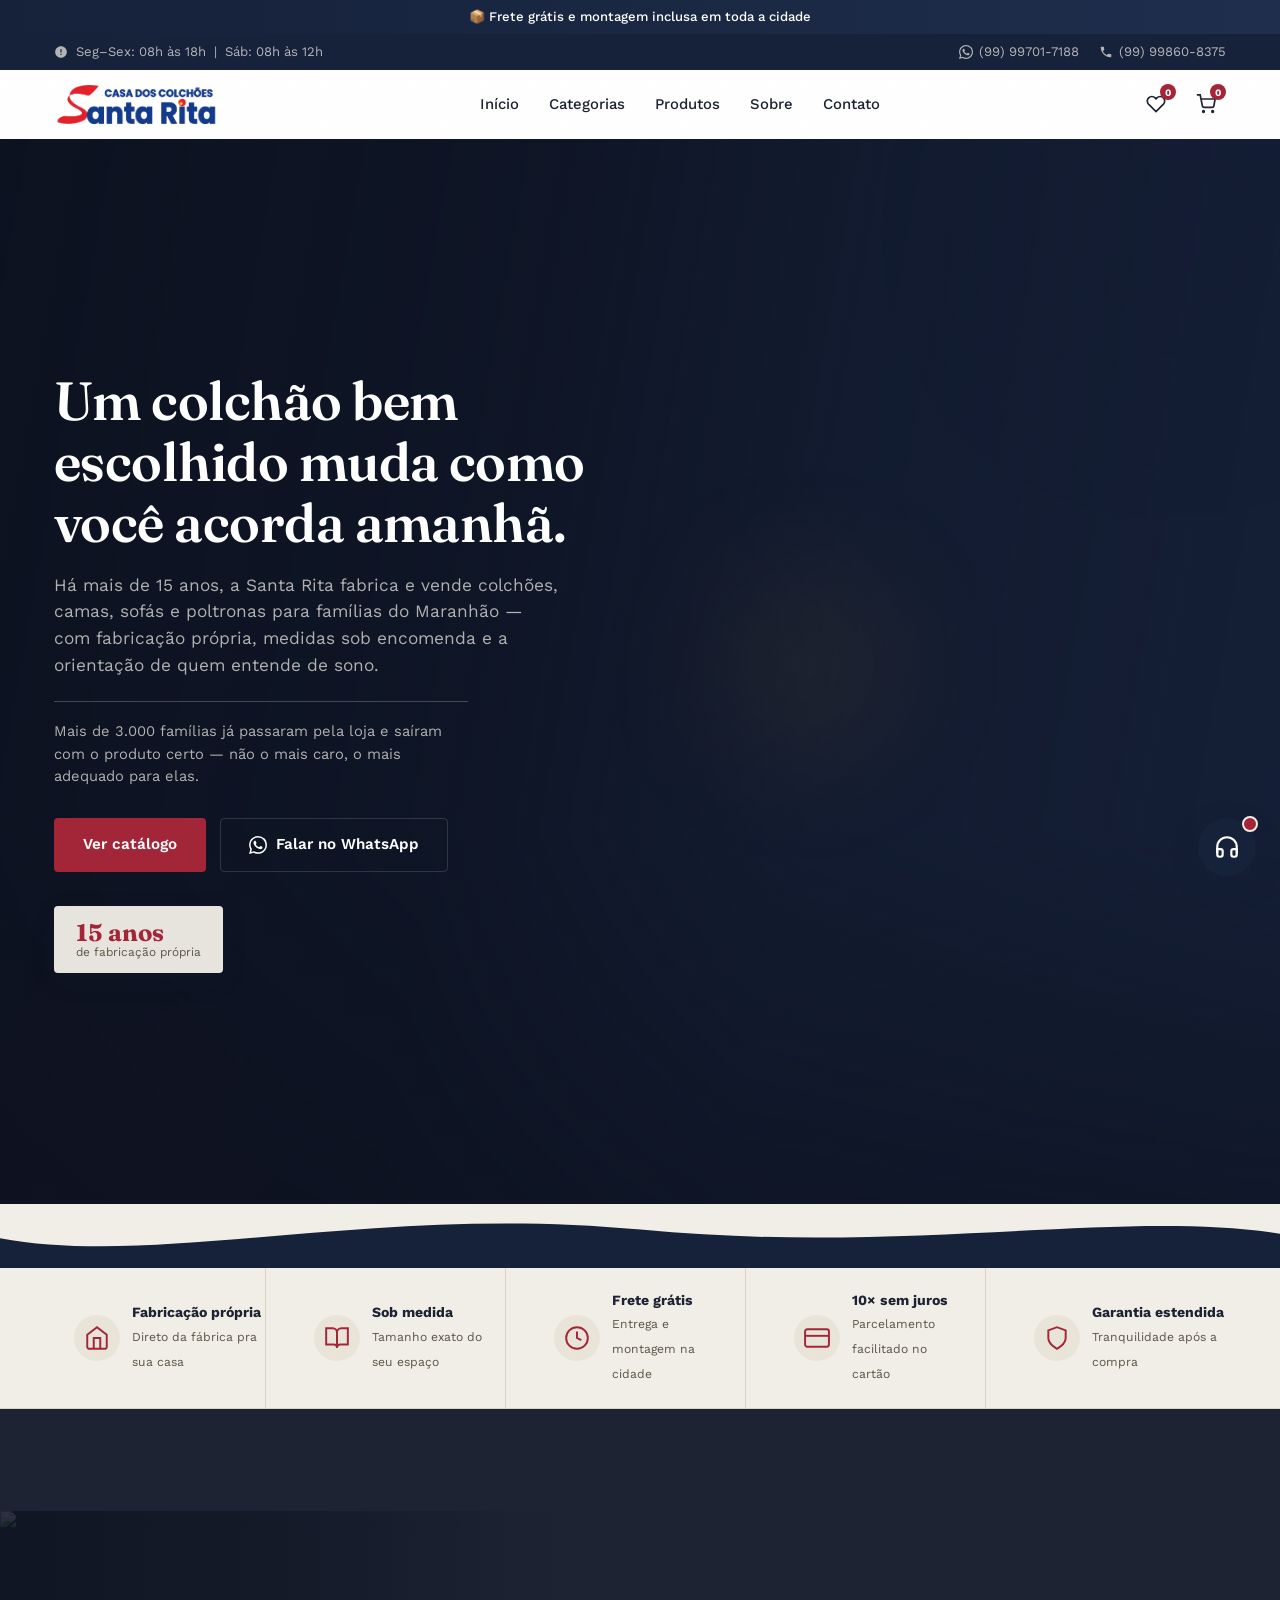
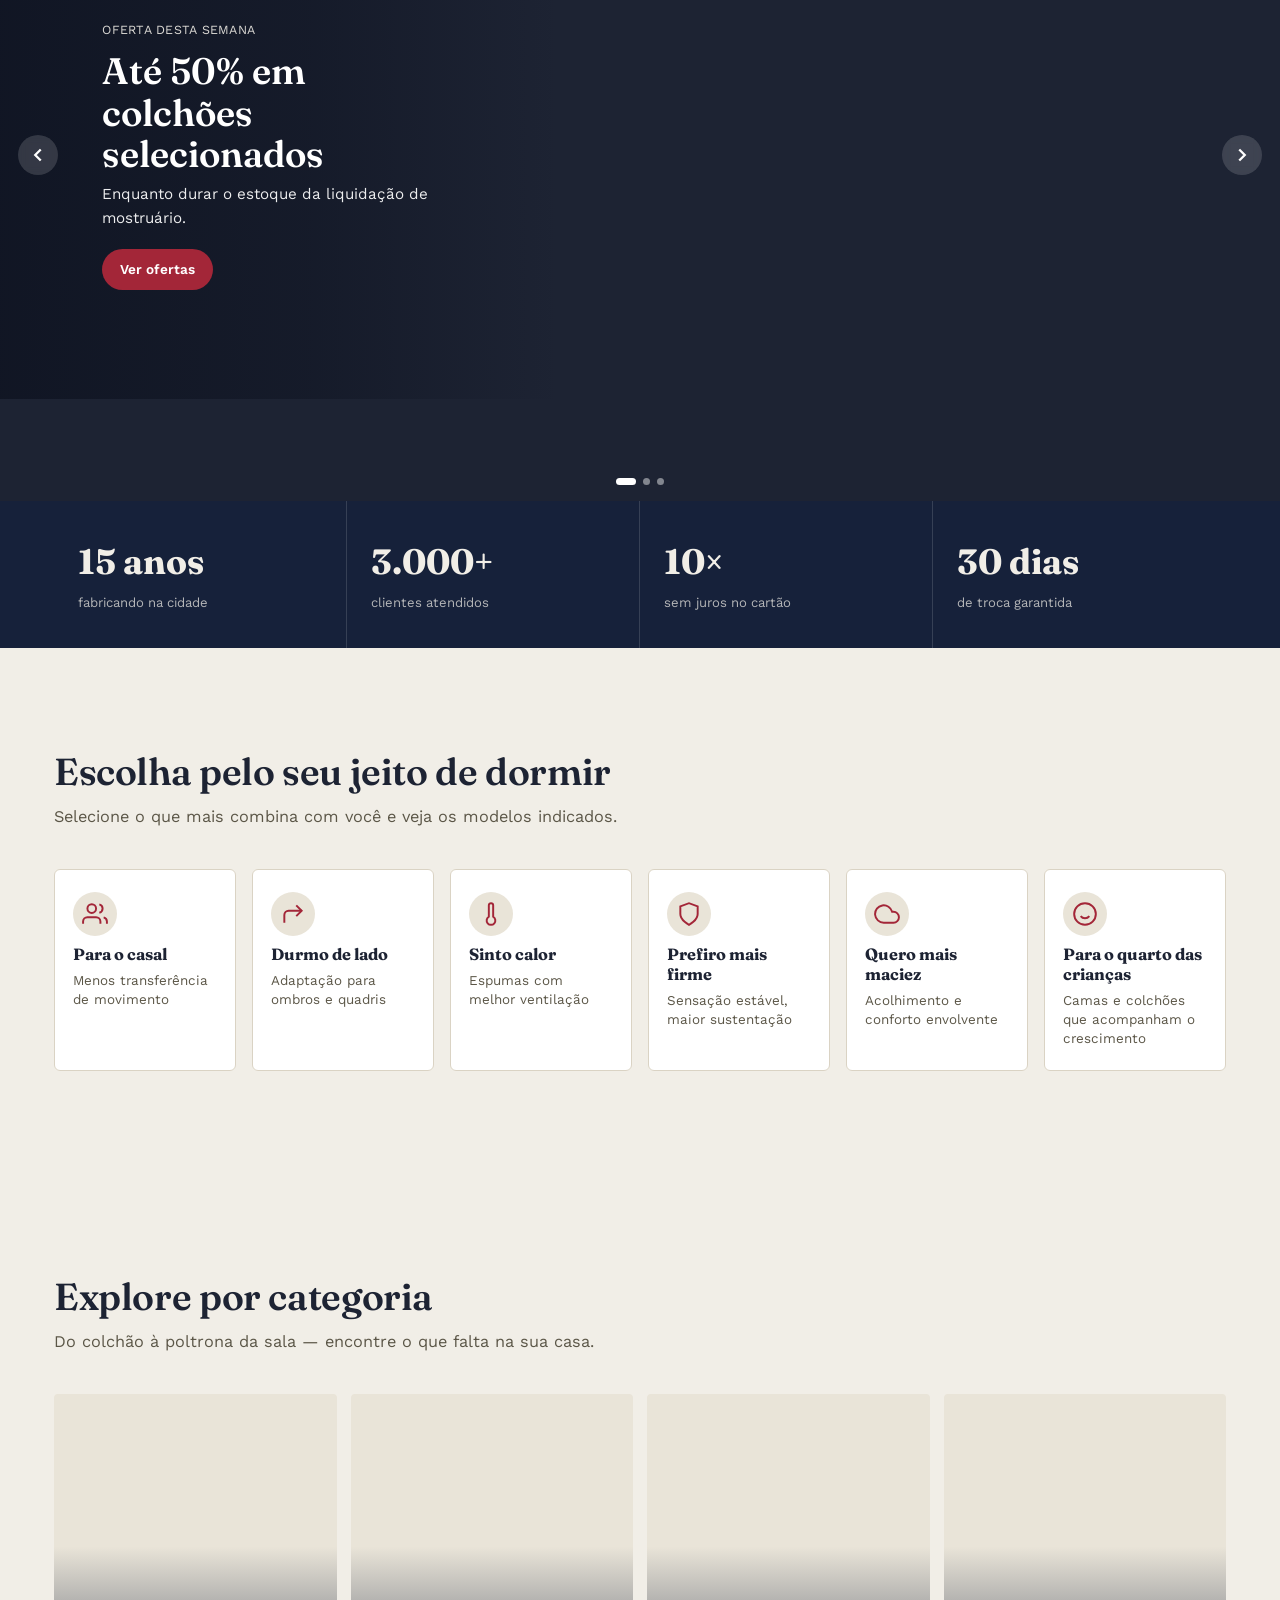
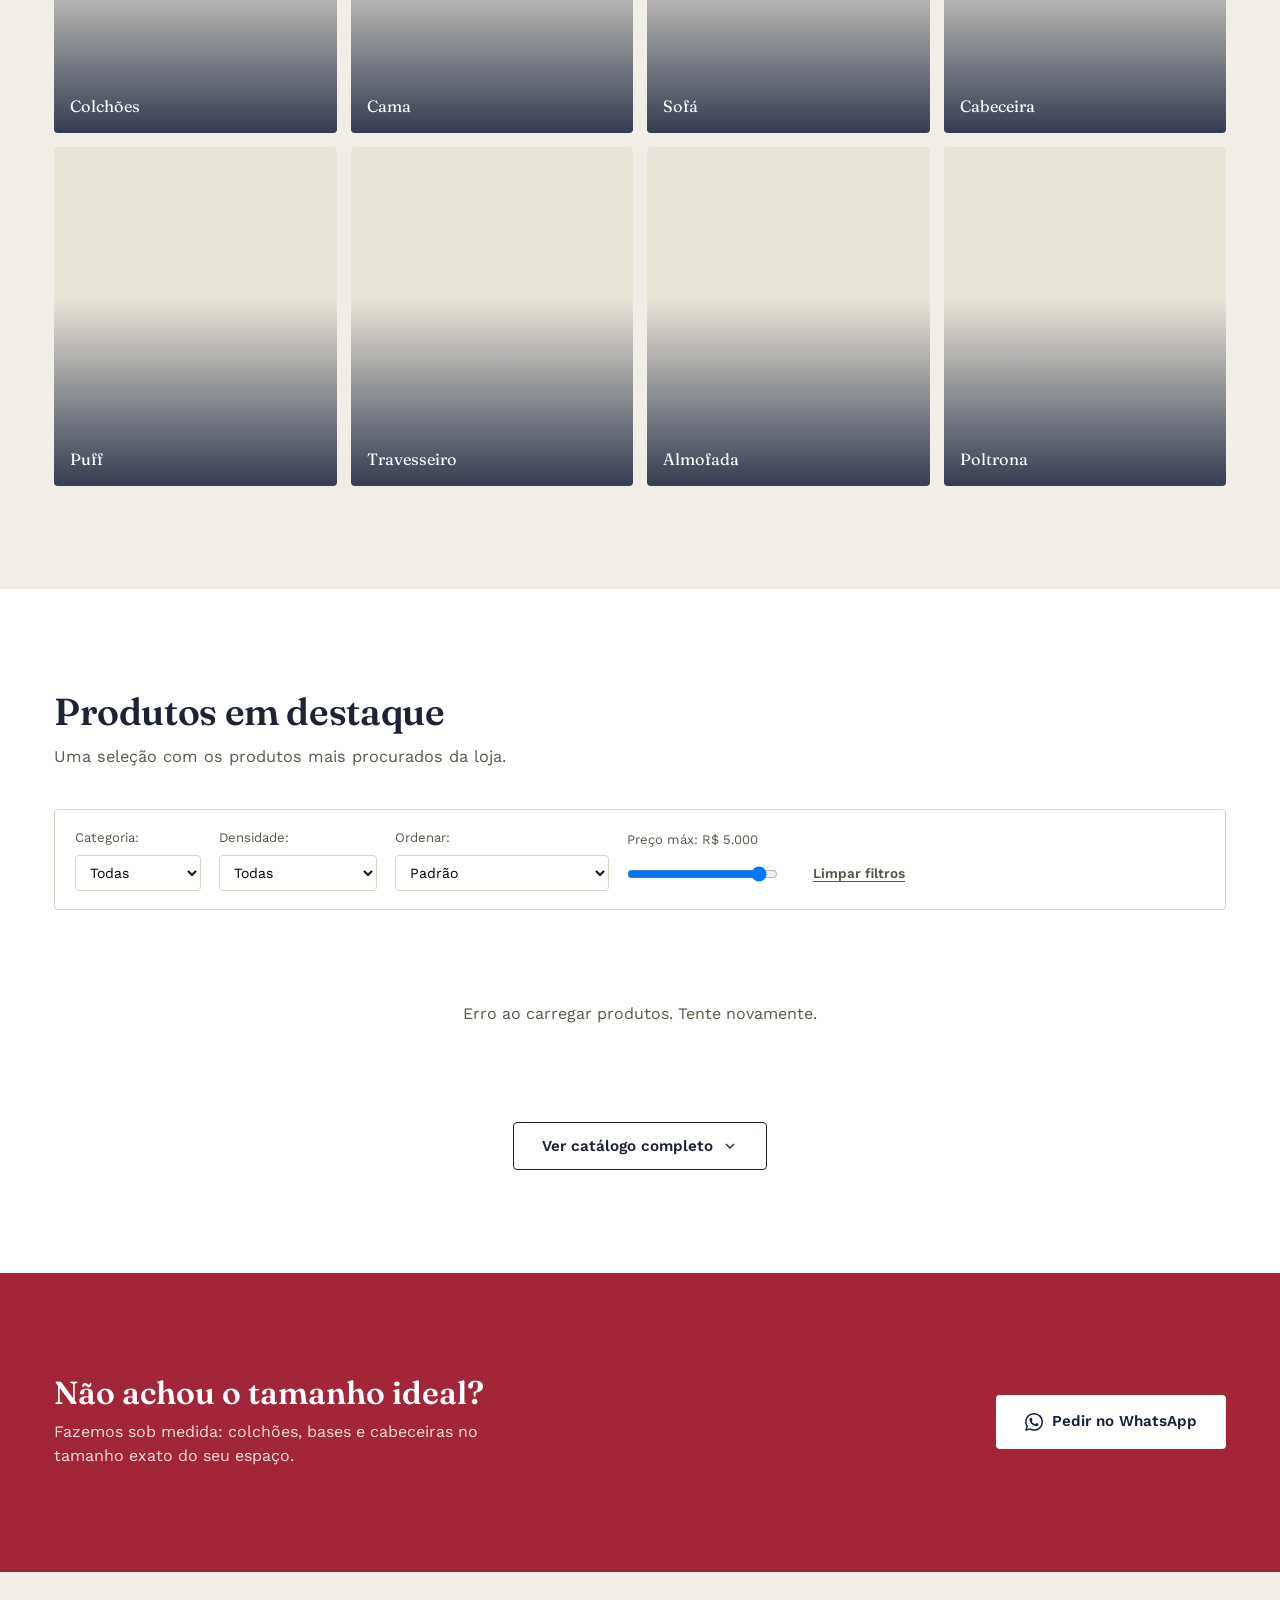
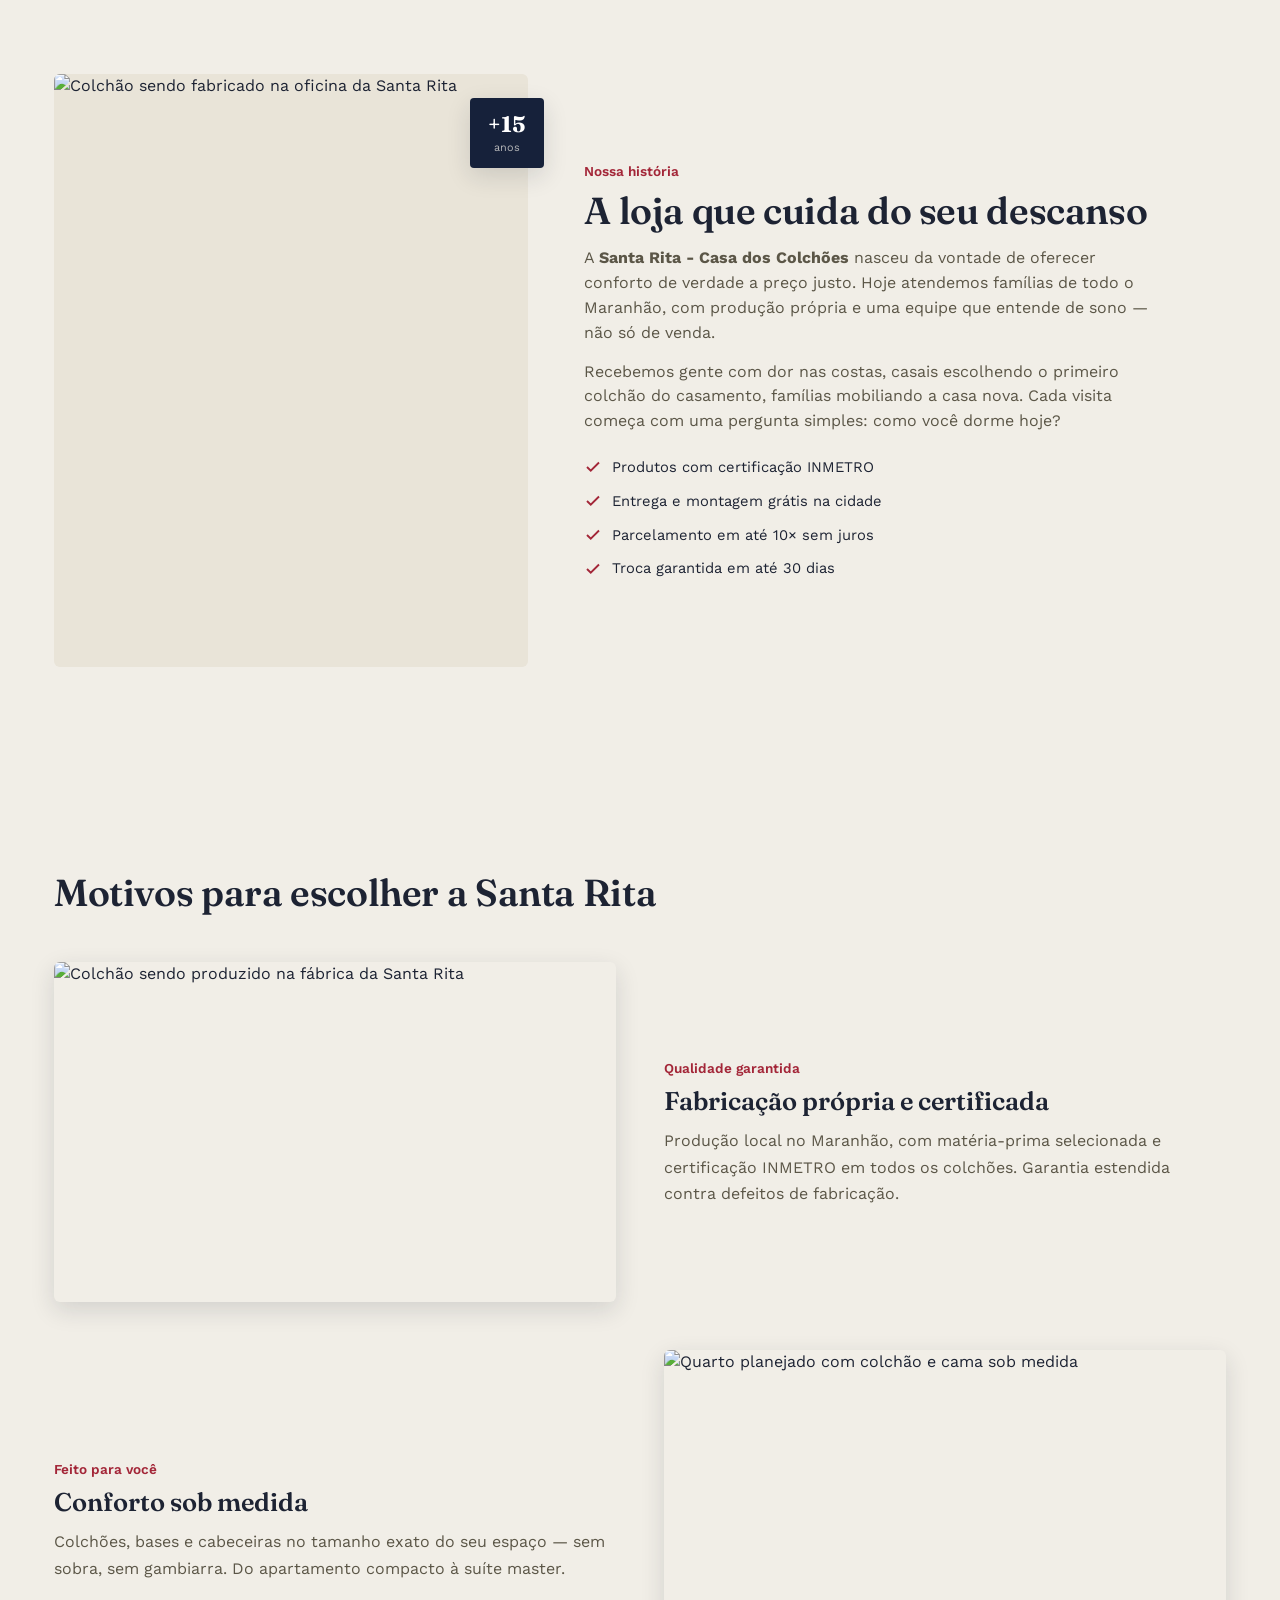
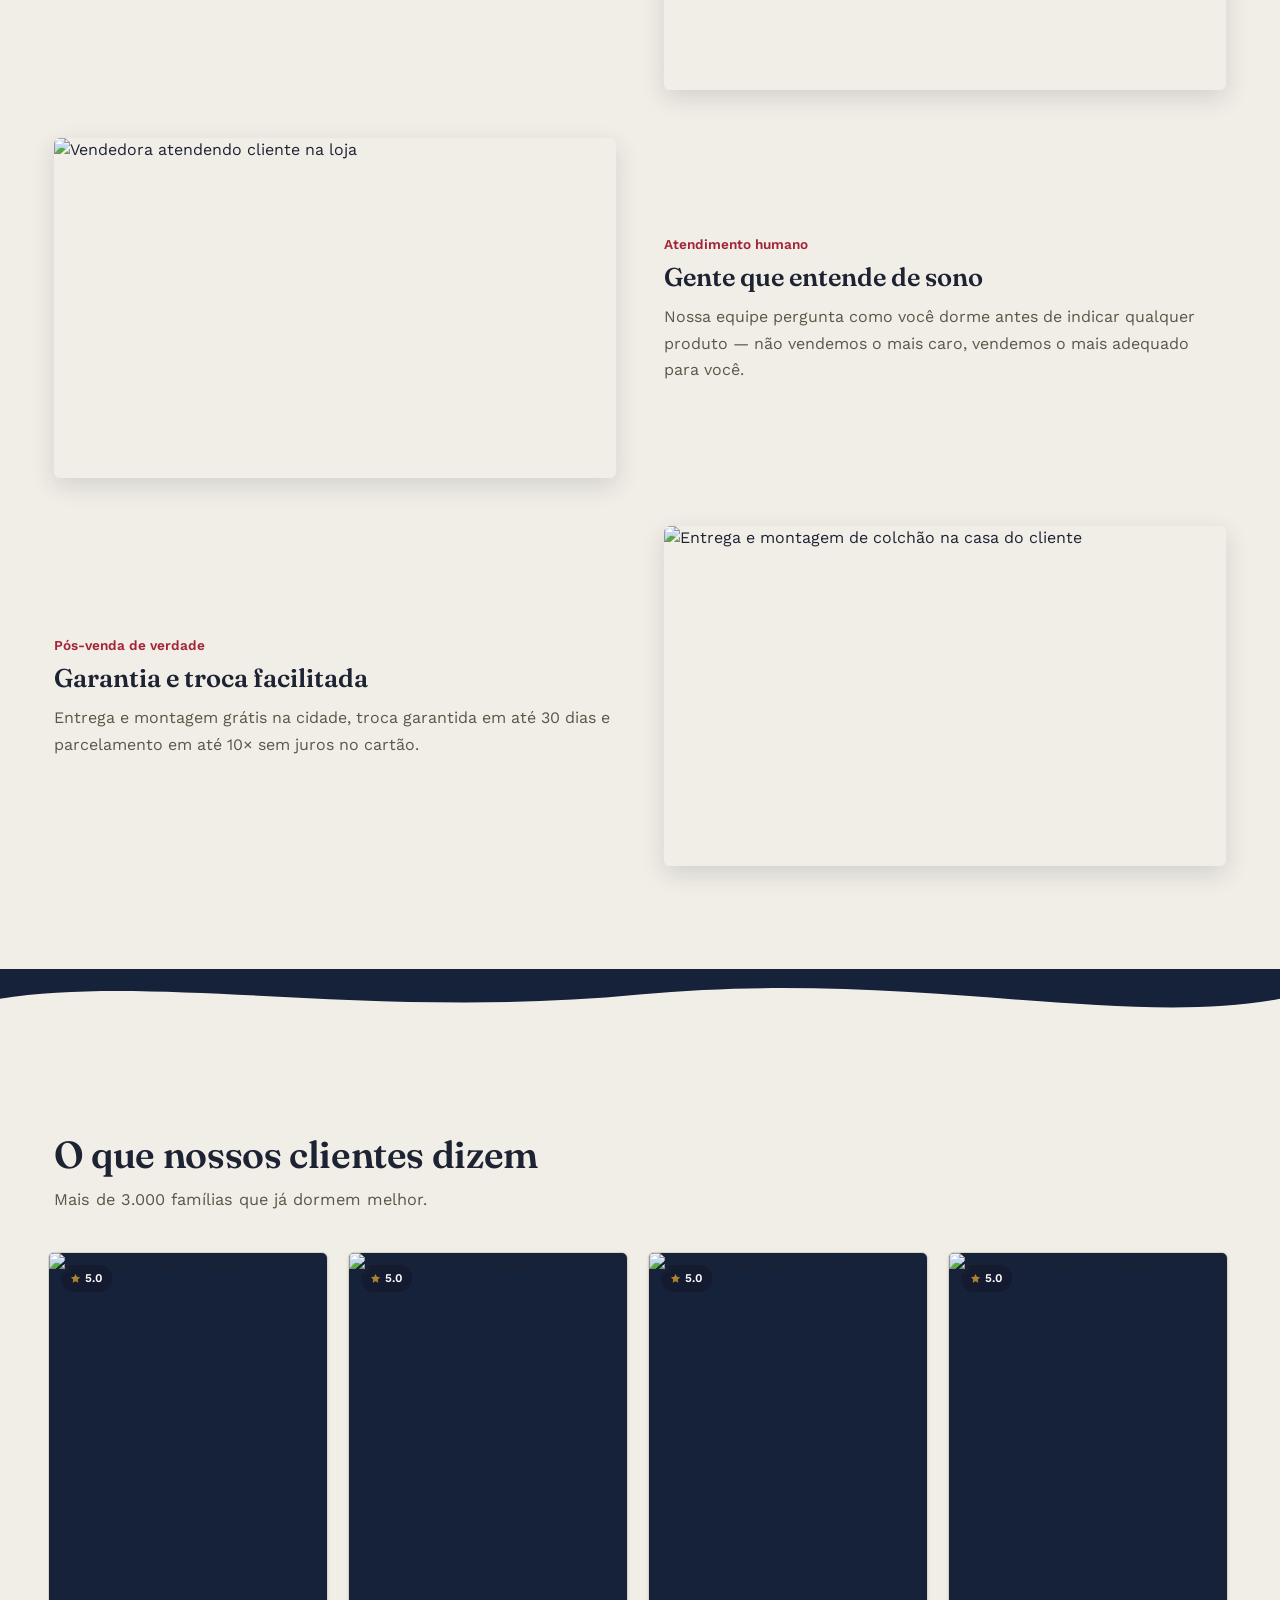
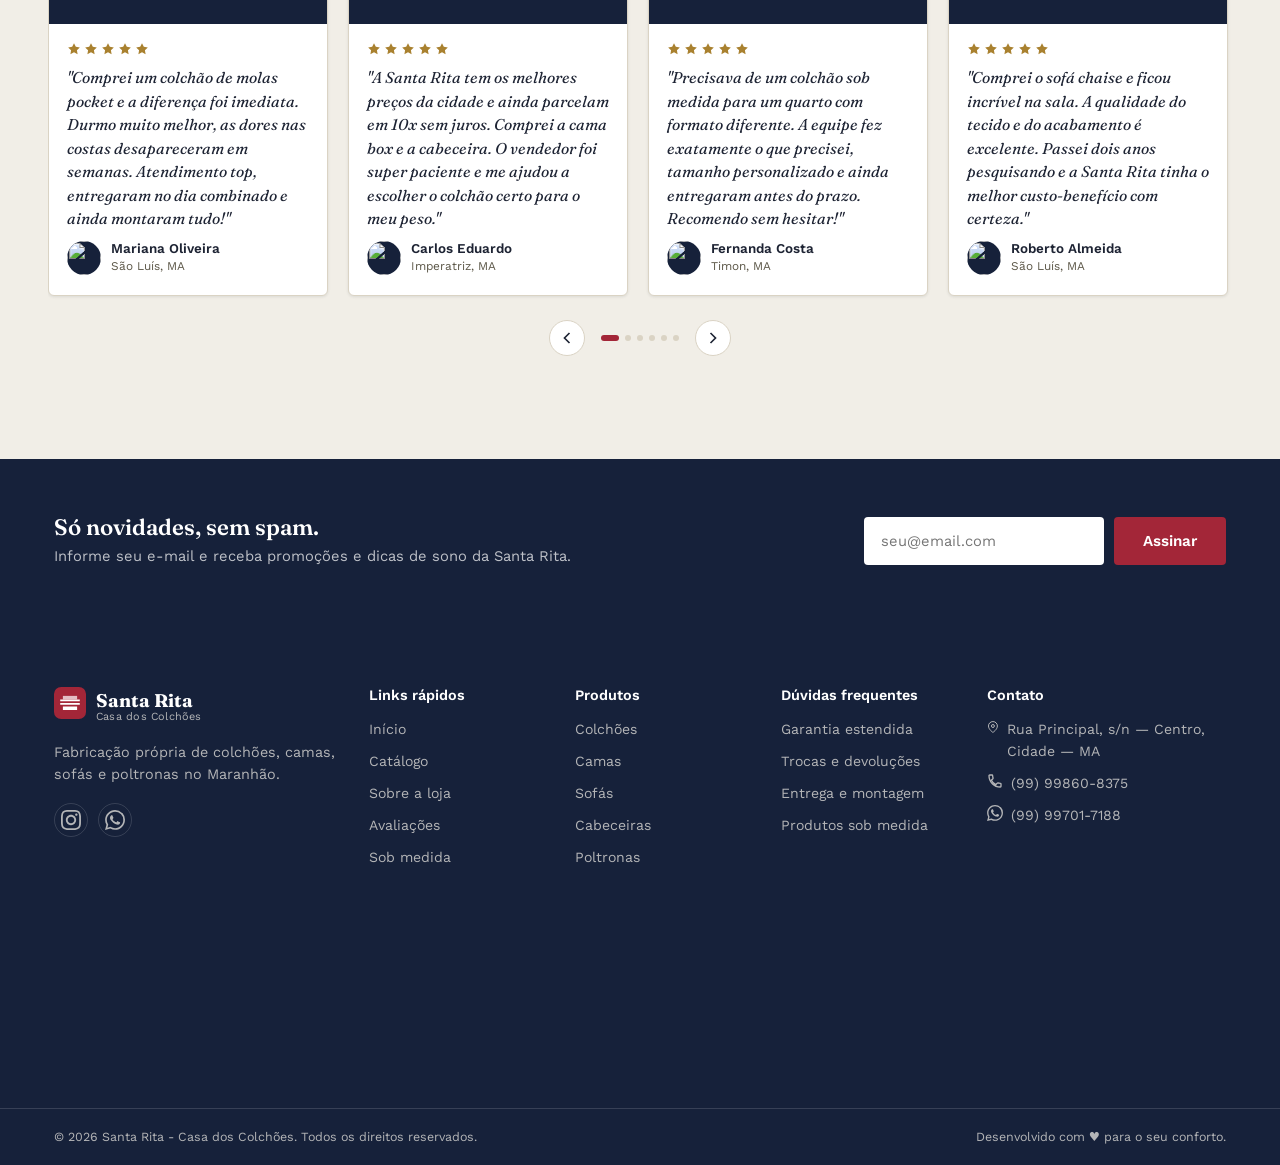
==== index.html @ b7aad2fb "v1.1" ====
<!DOCTYPE html>
<html lang="pt-BR">
<head>
  <meta charset="UTF-8" />
  <meta name="viewport" content="width=device-width, initial-scale=1.0" />
  <meta name="description" content="Santa Rita - Casa dos Colchões. Colchões, camas, sofás e poltronas com fabricação própria, sob medida e parcelamento em até 10x sem juros no Maranhão." />
  <title>Santa Rita - Casa dos Colchões</title>
  <link rel="preconnect" href="https://fonts.googleapis.com" />
  <link rel="preconnect" href="https://fonts.gstatic.com" crossorigin />
  <link href="https://fonts.googleapis.com/css2?family=Fraunces:opsz,wght@9..144,500;9..144,600;9..144,700&family=Work+Sans:wght@400;500;600;700&display=swap" rel="stylesheet" />
  <link rel="stylesheet" href="style.css" />
  <link rel="stylesheet" href="enhancements.css" />
  <link rel="icon" href="logo-aba.png" type="image/png" sizes="32x32">
</head>
<body>

  <!-- ===== FAIXA DE ANÚNCIO ROTATIVA ===== -->
  <div class="anuncio-bar" id="anuncio-bar" role="region" aria-label="Avisos e promoções">
    <div class="anuncio-bar__track" id="anuncio-track">
      <a href="#vitrine" class="anuncio-bar__item is-ativo">🔥 Liquidação de mostruário — até 50% OFF em peças selecionadas</a>
      <a href="#vitrine" class="anuncio-bar__item">📦 Frete grátis e montagem inclusa em toda a cidade</a>
      <a href="#vitrine" class="anuncio-bar__item">💳 Parcelamento em até 10× sem juros no cartão</a>
      <a href="#sobre" class="anuncio-bar__item">🛠️ Fabricação própria — feito sob medida para o seu espaço</a>
    </div>
  </div>

  <!-- ===== TOPBAR ===== -->
  <div class="topbar" role="banner" aria-label="Informações de atendimento">
    <div class="topbar__inner container">
      <span class="topbar__msg">
        <svg aria-hidden="true" width="14" height="14" viewBox="0 0 24 24" fill="currentColor"><path d="M12 2C6.48 2 2 6.48 2 12s4.48 10 10 10 10-4.48 10-10S17.52 2 12 2zm1 15h-2v-2h2v2zm0-4h-2V7h2v6z"/></svg>
        Seg–Sex: 08h às 18h &nbsp;|&nbsp; Sáb: 08h às 12h
      </span>
      <div class="topbar__contacts">
        <a href="https://wa.me/5599701-7188" class="topbar__phone" target="_blank" rel="noopener" aria-label="WhatsApp de vendas">
          <svg aria-hidden="true" width="14" height="14" viewBox="0 0 24 24" fill="currentColor"><path d="M17.472 14.382c-.297-.149-1.758-.867-2.03-.967-.273-.099-.471-.148-.67.15-.197.297-.767.966-.94 1.164-.173.199-.347.223-.644.075-.297-.15-1.255-.463-2.39-1.475-.883-.788-1.48-1.761-1.653-2.059-.173-.297-.018-.458.13-.606.134-.133.298-.347.446-.52.149-.174.198-.298.298-.497.099-.198.05-.371-.025-.52-.075-.149-.669-1.612-.916-2.207-.242-.579-.487-.5-.669-.51-.173-.008-.371-.01-.57-.01-.198 0-.52.074-.792.372-.272.297-1.04 1.016-1.04 2.479 0 1.462 1.065 2.875 1.213 3.074.149.198 2.096 3.2 5.077 4.487.709.306 1.262.489 1.694.625.712.227 1.36.195 1.871.118.571-.085 1.758-.719 2.006-1.413.248-.694.248-1.289.173-1.413-.074-.124-.272-.198-.57-.347m-5.421 7.403h-.004a9.87 9.87 0 01-5.031-1.378l-.361-.214-3.741.982.998-3.648-.235-.374a9.86 9.86 0 01-1.51-5.26c.001-5.45 4.436-9.884 9.888-9.884 2.64 0 5.122 1.03 6.988 2.898a9.825 9.825 0 012.893 6.994c-.003 5.45-4.437 9.884-9.885 9.884m8.413-18.297A11.815 11.815 0 0012.05 0C5.495 0 .16 5.335.157 11.892c0 2.096.547 4.142 1.588 5.945L.057 24l6.305-1.654a11.882 11.882 0 005.683 1.448h.005c6.554 0 11.89-5.335 11.893-11.893A11.821 11.821 0 0020.893 3.488"/></svg>
          (99) 99701-7188
        </a>
        <a href="tel:5599860-8375" class="topbar__phone" aria-label="Telefone da loja">
          <svg aria-hidden="true" width="14" height="14" viewBox="0 0 24 24" fill="currentColor"><path d="M6.62 10.79c1.44 2.83 3.76 5.14 6.59 6.59l2.2-2.2c.27-.27.67-.36 1.02-.24 1.12.37 2.33.57 3.57.57.55 0 1 .45 1 1V20c0 .55-.45 1-1 1-9.39 0-17-7.61-17-17 0-.55.45-1 1-1h3.5c.55 0 1 .45 1 1 0 1.25.2 2.45.57 3.57.11.35.03.74-.25 1.02l-2.2 2.2z"/></svg>
          (99) 99860-8375
        </a>
      </div>
    </div>
  </div>

  <!-- ===== HEADER ===== -->
  <header class="header" id="header" role="banner">
    <div class="header__inner container">
      <a href="#home" class="header__logo" aria-label="Santa Rita - Casa dos Colchões - Página inicial">
        <span class="logo__icon" aria-hidden="true">
          <img src="logo-nav.png" id="logo-nav">
        </span>
      </a>

      <nav class="header__nav" id="main-nav" aria-label="Navegação principal">
        <ul class="nav__list" role="list">
          <li><a href="#home" class="nav__link">Início</a></li>
          <li><a href="#categorias" class="nav__link">Categorias</a></li>
          <li><a href="#vitrine" class="nav__link">Produtos</a></li>
          <li><a href="#sobre" class="nav__link">Sobre</a></li>
          <li><a href="#contato" class="nav__link">Contato</a></li>
          <li id="nav-dashboard-item" style="display:none"><a href="dashboard.html" class="nav__link nav__link--dash">Dashboard</a></li>
        </ul>
      </nav>

      <div class="header__actions" role="toolbar" aria-label="Ações do usuário">
        
        <button class="action-btn" id="btn-favoritos" aria-label="Meus favoritos">
          <svg width="20" height="20" viewBox="0 0 24 24" fill="none" stroke="currentColor" stroke-width="2" aria-hidden="true"><path d="M20.84 4.61a5.5 5.5 0 0 0-7.78 0L12 5.67l-1.06-1.06a5.5 5.5 0 0 0-7.78 7.78l1.06 1.06L12 21.23l7.78-7.78 1.06-1.06a5.5 5.5 0 0 0 0-7.78z"/></svg>
          <span class="badge" id="badge-favoritos" aria-live="polite">0</span>
        </button>
        <button class="action-btn" id="btn-carrinho" aria-label="Carrinho de compras">
          <svg width="20" height="20" viewBox="0 0 24 24" fill="none" stroke="currentColor" stroke-width="2" aria-hidden="true"><circle cx="9" cy="21" r="1"/><circle cx="20" cy="21" r="1"/><path d="M1 1h4l2.68 13.39a2 2 0 0 0 2 1.61h9.72a2 2 0 0 0 2-1.61L23 6H6"/></svg>
          <span class="badge" id="badge-carrinho" aria-live="polite">0</span>
        </button>
        <button class="hamburger" id="hamburger" aria-label="Abrir menu" aria-expanded="false" aria-controls="main-nav">
          <span></span><span></span><span></span>
        </button>
      </div>
    </div>
  </header>

  <main id="main-content">

    <!-- ===== HERO ===== -->
    <section class="hero" id="home" aria-labelledby="hero-titulo">
      <div class="hero__bg" aria-hidden="true"></div>
      <div class="hero__inner">
        <div class="hero__txt">
          <h1 class="hero__titulo" id="hero-titulo">Um colchão bem escolhido muda como você acorda amanhã.</h1>
          <p class="hero__subtitulo">
            Há mais de 15 anos, a Santa Rita fabrica e vende colchões, camas, sofás e poltronas para famílias do Maranhão — com fabricação própria, medidas sob encomenda e a orientação de quem entende de sono.
          </p>
          <p class="hero__linha">
            Mais de 3.000 famílias já passaram pela loja e saíram com o produto certo — não o mais caro, o mais adequado para elas.
          </p>
          <div class="hero__ctas">
            <a href="#vitrine" class="btn btn--primario">Ver catálogo</a>
            <a href="https://wa.me/5599701-7188?text=Olá!%20Gostaria%20de%20saber%20mais%20sobre%20os%20produtos." class="btn btn--outline" target="_blank" rel="noopener">
              <svg width="18" height="18" viewBox="0 0 24 24" fill="currentColor" aria-hidden="true"><path d="M17.472 14.382c-.297-.149-1.758-.867-2.03-.967-.273-.099-.471-.148-.67.15-.197.297-.767.966-.94 1.164-.173.199-.347.223-.644.075-.297-.15-1.255-.463-2.39-1.475-.883-.788-1.48-1.761-1.653-2.059-.173-.297-.018-.458.13-.606.134-.133.298-.347.446-.52.149-.174.198-.298.298-.497.099-.198.05-.371-.025-.52-.075-.149-.669-1.612-.916-2.207-.242-.579-.487-.5-.669-.51-.173-.008-.371-.01-.57-.01-.198 0-.52.074-.792.372-.272.297-1.04 1.016-1.04 2.479 0 1.462 1.065 2.875 1.213 3.074.149.198 2.096 3.2 5.077 4.487.709.306 1.262.489 1.694.625.712.227 1.36.195 1.871.118.571-.085 1.758-.719 2.006-1.413.248-.694.248-1.289.173-1.413-.074-.124-.272-.198-.57-.347m-5.421 7.403h-.004a9.87 9.87 0 01-5.031-1.378l-.361-.214-3.741.982.998-3.648-.235-.374a9.86 9.86 0 01-1.51-5.26c.001-5.45 4.436-9.884 9.888-9.884 2.64 0 5.122 1.03 6.988 2.898a9.825 9.825 0 012.893 6.994c-.003 5.45-4.437 9.884-9.885 9.884m8.413-18.297A11.815 11.815 0 0012.05 0C5.495 0 .16 5.335.157 11.892c0 2.096.547 4.142 1.588 5.945L.057 24l6.305-1.654a11.882 11.882 0 005.683 1.448h.005c6.554 0 11.89-5.335 11.893-11.893A11.821 11.821 0 0020.893 3.488"/></svg>
              Falar no WhatsApp
            </a>
          </div>
          <div class="hero__selo">
            <strong>15 anos</strong>
            <span>de fabricação própria</span>
          </div>
        </div>
      </div>
    </section>

    <!-- Onda decorativa — transição suave para a faixa de selos -->
    <div class="sr-onda" aria-hidden="true">
      <svg viewBox="0 0 1200 60" preserveAspectRatio="none" xmlns="http://www.w3.org/2000/svg">
        <path class="sr-onda__camada2" d="M0,32 C150,60 350,0 600,24 C850,48 1050,4 1200,28 L1200,60 L0,60 Z"></path>
      </svg>
    </div>

    <!-- ===== SELOS DE CONFIANÇA ===== -->
    <div class="diferenciais selos-confianca" aria-label="Nossos diferenciais">
      <div class="container diferenciais__inner">
        <div class="diferencial">
          <span class="diferencial__badge"><svg class="diferencial__icon" width="26" height="26" viewBox="0 0 24 24" fill="none" stroke="currentColor" stroke-width="1.8" aria-hidden="true"><path d="M3 9l9-7 9 7v11a2 2 0 0 1-2 2H5a2 2 0 0 1-2-2z"/><polyline points="9 22 9 12 15 12 15 22"/></svg></span>
          <div class="diferencial__texto"><strong>Fabricação própria</strong><span>Direto da fábrica pra sua casa</span></div>
        </div>
        <div class="diferencial">
          <span class="diferencial__badge"><svg class="diferencial__icon" width="26" height="26" viewBox="0 0 24 24" fill="none" stroke="currentColor" stroke-width="1.8" aria-hidden="true"><path d="M2 3h6a4 4 0 0 1 4 4v14a3 3 0 0 0-3-3H2z"/><path d="M22 3h-6a4 4 0 0 0-4 4v14a3 3 0 0 1 3-3h7z"/></svg></span>
          <div class="diferencial__texto"><strong>Sob medida</strong><span>Tamanho exato do seu espaço</span></div>
        </div>
        <div class="diferencial">
          <span class="diferencial__badge"><svg class="diferencial__icon" width="26" height="26" viewBox="0 0 24 24" fill="none" stroke="currentColor" stroke-width="1.8" aria-hidden="true"><circle cx="12" cy="12" r="10"/><polyline points="12 6 12 12 16 14"/></svg></span>
          <div class="diferencial__texto"><strong>Frete grátis</strong><span>Entrega e montagem na cidade</span></div>
        </div>
        <div class="diferencial">
          <span class="diferencial__badge"><svg class="diferencial__icon" width="26" height="26" viewBox="0 0 24 24" fill="none" stroke="currentColor" stroke-width="1.8" aria-hidden="true"><rect x="1" y="4" width="22" height="16" rx="2"/><line x1="1" y1="10" x2="23" y2="10"/></svg></span>
          <div class="diferencial__texto"><strong>10× sem juros</strong><span>Parcelamento facilitado no cartão</span></div>
        </div>
        <div class="diferencial">
          <span class="diferencial__badge"><svg class="diferencial__icon" width="26" height="26" viewBox="0 0 24 24" fill="none" stroke="currentColor" stroke-width="1.8" aria-hidden="true"><path d="M12 22s8-4 8-10V5l-8-3-8 3v7c0 6 8 10 8 10z"/></svg></span>
          <div class="diferencial__texto"><strong>Garantia estendida</strong><span>Tranquilidade após a compra</span></div>
        </div>
      </div>
    </div>

    <!-- ===== CARROSSEL DE BANNERS PROMOCIONAIS ===== -->
    <section class="banner-promo" id="banner-promo" aria-label="Banners promocionais" aria-roledescription="carrossel">
      <div class="banner-promo__track-wrap">
        <div class="banner-promo__track" id="banner-promo-track">

          <a class="banner-slide"
             href="https://wa.me/5599701-7188?text=Quero%20aproveitar%20a%20promoção!"
             target="_blank" rel="noopener"
             aria-label="Promoção com até 50% off. Clique para falar no WhatsApp.">
            <img src="https://images.unsplash.com/photo-1607082348824-0a96f2a4b9da?w=1440&q=80" alt="Até 50% de desconto em colchões e camas selecionadas" loading="eager" />
            <div class="banner-slide__overlay">
              <span class="banner-slide__tag">Oferta desta semana</span>
              <h2 class="banner-slide__titulo">Até 50% em colchões selecionados</h2>
              <p class="banner-slide__sub">Enquanto durar o estoque da liquidação de mostruário.</p>
              <span class="banner-slide__cta">Ver ofertas</span>
            </div>
          </a>

          <a class="banner-slide" href="#vitrine" aria-label="Parcelamento em 10x sem juros — Clique para ver o catálogo.">
            <img src="https://images.unsplash.com/photo-1555041469-a586c61ea9bc?w=1440&q=80" alt="Parcelamento facilitado em 10x sem juros" loading="lazy" />
            <div class="banner-slide__overlay">
              <span class="banner-slide__tag">Facilita no bolso</span>
              <h2 class="banner-slide__titulo">10× sem juros em todo o catálogo</h2>
              <p class="banner-slide__sub">No cartão, sem entrada e sem acréscimo.</p>
              <span class="banner-slide__cta">Ver catálogo</span>
            </div>
          </a>

          <a class="banner-slide"
             href="https://wa.me/5599701-7188?text=Quero%20um%20produto%20sob%20medida!"
             target="_blank" rel="noopener"
             aria-label="Produtos sob medida — fale no WhatsApp.">
            <img src="https://images.unsplash.com/photo-1631049307264-da0ec9d70304?w=1440&q=80" alt="Produtos sob medida para o seu espaço" loading="lazy" />
            <div class="banner-slide__overlay">
              <span class="banner-slide__tag">Feito na medida</span>
              <h2 class="banner-slide__titulo">Colchões e bases sob encomenda</h2>
              <p class="banner-slide__sub">Mandamos fazer no tamanho exato — sem sobra, sem gambiarra.</p>
              <span class="banner-slide__cta">Pedir orçamento</span>
            </div>
          </a>

        </div>
      </div>

      <button class="banner-promo__arrow banner-promo__arrow--prev" id="banner-prev" aria-label="Banner anterior">
        <svg width="22" height="22" viewBox="0 0 24 24" fill="none" stroke="currentColor" stroke-width="2.5"><polyline points="15 18 9 12 15 6"/></svg>
      </button>
      <button class="banner-promo__arrow banner-promo__arrow--next" id="banner-next" aria-label="Próximo banner">
        <svg width="22" height="22" viewBox="0 0 24 24" fill="none" stroke="currentColor" stroke-width="2.5"><polyline points="9 18 15 12 9 6"/></svg>
      </button>

      <div class="banner-promo__dots" id="banner-dots" role="tablist" aria-label="Navegar pelos banners"></div>
    </section>

    <!-- ===== STATS STRIP ===== -->
    <div class="stats-strip" role="region" aria-label="Nossos números">
      <div class="container stats-strip__inner">
        <div class="stat">
          <strong class="stat__num">15 anos</strong>
          <span class="stat__label">fabricando na cidade</span>
        </div>
        <div class="stat">
          <strong class="stat__num">3.000+</strong>
          <span class="stat__label">clientes atendidos</span>
        </div>
        <div class="stat">
          <strong class="stat__num">10×</strong>
          <span class="stat__label">sem juros no cartão</span>
        </div>
        <div class="stat">
          <strong class="stat__num">30 dias</strong>
          <span class="stat__label">de troca garantida</span>
        </div>
      </div>
    </div>

    <!-- ===== ESCOLHA PELO SEU JEITO DE DORMIR ===== -->
    <section class="jeito-dormir" id="jeito-dormir" aria-labelledby="jeito-titulo">
      <div class="container">
        <header class="section-header">
          <h2 class="section-titulo" id="jeito-titulo">Escolha pelo seu jeito de dormir</h2>
          <p class="section-subtitulo">Selecione o que mais combina com você e veja os modelos indicados.</p>
        </header>
        <div class="jeito-dormir__grid sr-stagger">
          <button class="jeito-card sr-up" data-cat="colchao" data-dens="molas" style="--sr-i:0">
            <span class="jeito-card__icon"><svg width="26" height="26" viewBox="0 0 24 24" fill="none" stroke="currentColor" stroke-width="1.8"><path d="M17 21v-2a4 4 0 0 0-4-4H5a4 4 0 0 0-4 4v2"/><circle cx="9" cy="7" r="4"/><path d="M23 21v-2a4 4 0 0 0-3-3.87"/><path d="M16 3.13a4 4 0 0 1 0 7.75"/></svg></span>
            <strong>Para o casal</strong>
            <span>Menos transferência de movimento</span>
          </button>
          <button class="jeito-card sr-up" data-cat="colchao" data-dens="D33" style="--sr-i:1">
            <span class="jeito-card__icon"><svg width="26" height="26" viewBox="0 0 24 24" fill="none" stroke="currentColor" stroke-width="1.8"><polyline points="15 14 20 9 15 4"/><path d="M4 20v-7a4 4 0 0 1 4-4h12"/></svg></span>
            <strong>Durmo de lado</strong>
            <span>Adaptação para ombros e quadris</span>
          </button>
          <button class="jeito-card sr-up" data-cat="colchao" data-dens="D28" style="--sr-i:2">
            <span class="jeito-card__icon"><svg width="26" height="26" viewBox="0 0 24 24" fill="none" stroke="currentColor" stroke-width="1.8"><path d="M14 4v10.54a4 4 0 1 1-4 0V4a2 2 0 0 1 4 0z"/></svg></span>
            <strong>Sinto calor</strong>
            <span>Espumas com melhor ventilação</span>
          </button>
          <button class="jeito-card sr-up" data-cat="colchao" data-dens="D45" style="--sr-i:3">
            <span class="jeito-card__icon"><svg width="26" height="26" viewBox="0 0 24 24" fill="none" stroke="currentColor" stroke-width="1.8"><path d="M12 22s8-4 8-10V5l-8-3-8 3v7c0 6 8 10 8 10z"/></svg></span>
            <strong>Prefiro mais firme</strong>
            <span>Sensação estável, maior sustentação</span>
          </button>
          <button class="jeito-card sr-up" data-cat="colchao" data-dens="D28" style="--sr-i:4">
            <span class="jeito-card__icon"><svg width="26" height="26" viewBox="0 0 24 24" fill="none" stroke="currentColor" stroke-width="1.8"><path d="M18 10h-1.26A8 8 0 1 0 9 20h9a5 5 0 0 0 0-10z"/></svg></span>
            <strong>Quero mais maciez</strong>
            <span>Acolhimento e conforto envolvente</span>
          </button>
          <button class="jeito-card sr-up" data-cat="cama" style="--sr-i:5">
            <span class="jeito-card__icon"><svg width="26" height="26" viewBox="0 0 24 24" fill="none" stroke="currentColor" stroke-width="1.8"><circle cx="12" cy="12" r="10"/><path d="M8 14s1.5 2 4 2 4-2 4-2"/><line x1="9" y1="9" x2="9.01" y2="9"/><line x1="15" y1="9" x2="15.01" y2="9"/></svg></span>
            <strong>Para o quarto das crianças</strong>
            <span>Camas e colchões que acompanham o crescimento</span>
          </button>
        </div>
      </div>
    </section>

    <!-- ===== CATEGORIAS ===== -->
    <section class="categorias" id="categorias" aria-labelledby="cat-titulo">
      <div class="container">
        <header class="section-header">
          <h2 class="section-titulo" id="cat-titulo">Explore por categoria</h2>
          <p class="section-subtitulo">Do colchão à poltrona da sala — encontre o que falta na sua casa.</p>
        </header>
        <div class="categorias__grid" id="categorias-grid" role="list" aria-label="Categorias de produtos">
          <!-- Renderizado via JS -->
        </div>
      </div>
    </section>

    <!-- ===== VITRINE ===== -->
    <section class="vitrine" id="vitrine" aria-labelledby="vitrine-titulo">
      <div class="container">
        <header class="section-header">
          <h2 class="section-titulo" id="vitrine-titulo">Produtos em destaque</h2>
          <p class="section-subtitulo" id="vitrine-subtitulo">Uma seleção com os produtos mais procurados da loja.</p>
        </header>

        <div class="filtros" id="filtros" aria-label="Filtros de produtos" hidden>
          <div class="filtros__grupo">
            <label for="filtro-categoria" class="filtros__label">Categoria:</label>
            <select id="filtro-categoria" class="filtros__select">
              <option value="todos">Todas</option>
              <option value="colchao">Colchões</option>
              <option value="cama">Cama</option>
              <option value="sofa">Sofá</option>
              <option value="cabeceira">Cabeceiras</option>
              <option value="puff">Puff</option>
              <option value="travesseiro">Travesseiros</option>
              <option value="almofada">Almofadas</option>
              <option value="poltrona">Poltronas</option>
            </select>
          </div>
          <div class="filtros__grupo">
            <label for="filtro-densidade" class="filtros__label">Densidade:</label>
            <select id="filtro-densidade" class="filtros__select">
              <option value="todas">Todas</option>
              <option value="D28">D28</option>
              <option value="D33">D33</option>
              <option value="D45">D45</option>
              <option value="molas">Molas ensacadas</option>
            </select>
          </div>
          <div class="filtros__grupo">
            <label for="filtro-ordenacao" class="filtros__label">Ordenar:</label>
            <select id="filtro-ordenacao" class="filtros__select">
              <option value="padrao">Padrão</option>
              <option value="menor">Preço: menor para maior</option>
              <option value="maior">Preço: maior para menor</option>
            </select>
          </div>
          <div class="filtros__grupo">
            <label for="filtro-preco" class="filtros__label">Preço máx: <span id="filtro-preco-valor">R$ 5.000</span></label>
            <input type="range" id="filtro-preco" class="filtros__range" min="100" max="5000" value="5000" step="50" />
          </div>
          <button class="btn btn--ghost btn--sm" id="filtro-limpar">Limpar filtros</button>
        </div>

        <div class="vitrine__grid" id="vitrine-grid" role="list" aria-label="Grade de produtos">
          <!-- Renderizado via JS -->
        </div>

        <div class="vitrine__footer">
          <button class="btn btn--outline-dark" id="btn-ver-todos">
            Ver catálogo completo
            <svg width="16" height="16" viewBox="0 0 24 24" fill="none" stroke="currentColor" stroke-width="2" aria-hidden="true"><polyline points="6 9 12 15 18 9"/></svg>
          </button>
        </div>
      </div>
    </section>

    <!-- ===== CTA INTERMEDIÁRIO ===== -->
    <section class="cta-band" aria-labelledby="cta-titulo">
      <div class="container cta-band__inner">
        <div class="cta-band__txt">
          <h2 class="cta-band__titulo" id="cta-titulo">Não achou o tamanho ideal?</h2>
          <p class="cta-band__sub">Fazemos sob medida: colchões, bases e cabeceiras no tamanho exato do seu espaço.</p>
        </div>
        <a
          href="https://wa.me/5599701-7188?text=Olá!%20Gostaria%20de%20solicitar%20um%20produto%20sob%20medida."
          class="btn btn--branco"
          target="_blank"
          rel="noopener"
          aria-label="Solicitar produto sob medida via WhatsApp"
        >
          <svg width="18" height="18" viewBox="0 0 24 24" fill="currentColor" aria-hidden="true"><path d="M17.472 14.382c-.297-.149-1.758-.867-2.03-.967-.273-.099-.471-.148-.67.15-.197.297-.767.966-.94 1.164-.173.199-.347.223-.644.075-.297-.15-1.255-.463-2.39-1.475-.883-.788-1.48-1.761-1.653-2.059-.173-.297-.018-.458.13-.606.134-.133.298-.347.446-.52.149-.174.198-.298.298-.497.099-.198.05-.371-.025-.52-.075-.149-.669-1.612-.916-2.207-.242-.579-.487-.5-.669-.51-.173-.008-.371-.01-.57-.01-.198 0-.52.074-.792.372-.272.297-1.04 1.016-1.04 2.479 0 1.462 1.065 2.875 1.213 3.074.149.198 2.096 3.2 5.077 4.487.709.306 1.262.489 1.694.625.712.227 1.36.195 1.871.118.571-.085 1.758-.719 2.006-1.413.248-.694.248-1.289.173-1.413-.074-.124-.272-.198-.57-.347m-5.421 7.403h-.004a9.87 9.87 0 01-5.031-1.378l-.361-.214-3.741.982.998-3.648-.235-.374a9.86 9.86 0 01-1.51-5.26c.001-5.45 4.436-9.884 9.888-9.884 2.64 0 5.122 1.03 6.988 2.898a9.825 9.825 0 012.893 6.994c-.003 5.45-4.437 9.884-9.885 9.884m8.413-18.297A11.815 11.815 0 0012.05 0C5.495 0 .16 5.335.157 11.892c0 2.096.547 4.142 1.588 5.945L.057 24l6.305-1.654a11.882 11.882 0 005.683 1.448h.005c6.554 0 11.89-5.335 11.893-11.893A11.821 11.821 0 0020.893 3.488"/></svg>
          Pedir no WhatsApp
        </a>
      </div>
    </section>

    <!-- ===== SOBRE ===== -->
    <section class="sobre" id="sobre" aria-labelledby="sobre-titulo">
      <div class="container sobre__inner">
        <div class="sobre__img-wrap">
          <div class="sobre__foto">
            <img src="https://images.unsplash.com/photo-1631679706909-1844bbd07221?w=800&q=80" alt="Colchão sendo fabricado na oficina da Santa Rita" loading="lazy" />
          </div>
          <div class="sobre__anos-badge" aria-label="Mais de 15 anos de tradição">
            <strong>+15</strong>
            <span>anos</span>
          </div>
        </div>
        <div class="sobre__txt">
          <span class="sobre__eyebrow">Nossa história</span>
          <h2 class="section-titulo" id="sobre-titulo">A loja que cuida do seu descanso</h2>
          <p>
            A <strong>Santa Rita - Casa dos Colchões</strong> nasceu da vontade de oferecer conforto de verdade a preço justo. Hoje atendemos famílias de todo o Maranhão, com produção própria e uma equipe que entende de sono — não só de venda.
          </p>
          <p>
            Recebemos gente com dor nas costas, casais escolhendo o primeiro colchão do casamento, famílias mobiliando a casa nova. Cada visita começa com uma pergunta simples: como você dorme hoje?
          </p>
          <ul class="sobre__lista" role="list">
            <li>
              <svg width="18" height="18" viewBox="0 0 24 24" fill="none" stroke="currentColor" stroke-width="2.5" aria-hidden="true"><polyline points="20 6 9 17 4 12"/></svg>
              Produtos com certificação INMETRO
            </li>
            <li>
              <svg width="18" height="18" viewBox="0 0 24 24" fill="none" stroke="currentColor" stroke-width="2.5" aria-hidden="true"><polyline points="20 6 9 17 4 12"/></svg>
              Entrega e montagem grátis na cidade
            </li>
            <li>
              <svg width="18" height="18" viewBox="0 0 24 24" fill="none" stroke="currentColor" stroke-width="2.5" aria-hidden="true"><polyline points="20 6 9 17 4 12"/></svg>
              Parcelamento em até 10× sem juros
            </li>
            <li>
              <svg width="18" height="18" viewBox="0 0 24 24" fill="none" stroke="currentColor" stroke-width="2.5" aria-hidden="true"><polyline points="20 6 9 17 4 12"/></svg>
              Troca garantida em até 30 dias
            </li>
          </ul>
        </div>
      </div>
    </section>

    <!-- ===== MOTIVOS PARA ESCOLHER ===== -->
    <section class="motivos" aria-labelledby="motivos-titulo">
      <div class="container">
        <header class="section-header">
          <h2 class="section-titulo" id="motivos-titulo">Motivos para escolher a Santa Rita</h2>
        </header>

        <div class="motivo-bloco">
          <div class="motivo-bloco__img sr-left">
            <img src="https://images.unsplash.com/photo-1631679706909-1844bbd07221?w=900&q=80" alt="Colchão sendo produzido na fábrica da Santa Rita" loading="lazy" />
          </div>
          <div class="motivo-bloco__txt sr-right">
            <span class="sobre__eyebrow">Qualidade garantida</span>
            <h3>Fabricação própria e certificada</h3>
            <p>Produção local no Maranhão, com matéria-prima selecionada e certificação INMETRO em todos os colchões. Garantia estendida contra defeitos de fabricação.</p>
          </div>
        </div>

        <div class="motivo-bloco motivo-bloco--inverso">
          <div class="motivo-bloco__img sr-right">
            <img src="https://images.unsplash.com/photo-1616627561950-9f746e330187?w=900&q=80" alt="Quarto planejado com colchão e cama sob medida" loading="lazy" />
          </div>
          <div class="motivo-bloco__txt sr-left">
            <span class="sobre__eyebrow">Feito para você</span>
            <h3>Conforto sob medida</h3>
            <p>Colchões, bases e cabeceiras no tamanho exato do seu espaço — sem sobra, sem gambiarra. Do apartamento compacto à suíte master.</p>
          </div>
        </div>

        <div class="motivo-bloco">
          <div class="motivo-bloco__img sr-left">
            <img src="https://images.unsplash.com/photo-1600585152220-90363fe7e115?w=900&q=80" alt="Vendedora atendendo cliente na loja" loading="lazy" />
          </div>
          <div class="motivo-bloco__txt sr-right">
            <span class="sobre__eyebrow">Atendimento humano</span>
            <h3>Gente que entende de sono</h3>
            <p>Nossa equipe pergunta como você dorme antes de indicar qualquer produto — não vendemos o mais caro, vendemos o mais adequado para você.</p>
          </div>
        </div>

        <div class="motivo-bloco motivo-bloco--inverso">
          <div class="motivo-bloco__img sr-right">
            <img src="https://images.unsplash.com/photo-1560185127-6ed189bf02f4?w=900&q=80" alt="Entrega e montagem de colchão na casa do cliente" loading="lazy" />
          </div>
          <div class="motivo-bloco__txt sr-left">
            <span class="sobre__eyebrow">Pós-venda de verdade</span>
            <h3>Garantia e troca facilitada</h3>
            <p>Entrega e montagem grátis na cidade, troca garantida em até 30 dias e parcelamento em até 10× sem juros no cartão.</p>
          </div>
        </div>
      </div>
    </section>

    <!-- Onda decorativa — transição para a área de depoimentos -->
    <div class="sr-onda sr-onda--topo" aria-hidden="true">
      <svg viewBox="0 0 1200 60" preserveAspectRatio="none" xmlns="http://www.w3.org/2000/svg">
        <path class="sr-onda__camada2" d="M0,32 C150,4 350,60 600,36 C850,12 1050,56 1200,32 L1200,60 L0,60 Z"></path>
      </svg>
    </div>

    <!-- ===== DEPOIMENTOS ===== -->
    <section class="depoimentos" id="depoimentos" aria-labelledby="dep-titulo">
      <div class="container">
        <header class="section-header">
          <h2 class="section-titulo" id="dep-titulo">O que nossos clientes dizem</h2>
          <p class="section-subtitulo">Mais de 3.000 famílias que já dormem melhor.</p>
        </header>
        <div class="dep__track-wrap">
          <div class="dep__track" id="dep-track" role="list" aria-label="Depoimentos de clientes">
            <!-- Renderizado via JS -->
          </div>
          <div class="dep__controls" role="group" aria-label="Controles do carrossel de depoimentos">
            <button class="dep__btn" id="dep-prev" aria-label="Depoimento anterior">
              <svg width="20" height="20" viewBox="0 0 24 24" fill="none" stroke="currentColor" stroke-width="2"><polyline points="15 18 9 12 15 6"/></svg>
            </button>
            <div class="dep__dots" id="dep-dots" role="tablist" aria-label="Navegar pelos depoimentos"></div>
            <button class="dep__btn" id="dep-next" aria-label="Próximo depoimento">
              <svg width="20" height="20" viewBox="0 0 24 24" fill="none" stroke="currentColor" stroke-width="2"><polyline points="9 18 15 12 9 6"/></svg>
            </button>
          </div>
        </div>
      </div>
    </section>

  </main>

  <!-- ===== NEWSLETTER ===== -->
  <section class="newsletter" aria-labelledby="newsletter-titulo">
    <div class="container newsletter__inner sr-up">
      <div class="newsletter__txt">
        <h2 id="newsletter-titulo">Só novidades, sem spam.</h2>
        <p>Informe seu e-mail e receba promoções e dicas de sono da Santa Rita.</p>
      </div>
      <form class="newsletter__form" id="form-newsletter" novalidate>
        <input type="email" id="newsletter-email" placeholder="seu@email.com" aria-label="Seu e-mail" required />
        <button type="submit" class="btn btn--primario">Assinar</button>
      </form>
    </div>
  </section>

  <!-- ===== FOOTER ===== -->
  <footer class="footer" id="contato" role="contentinfo">
    <div class="container footer__grid">
      <div class="footer__col footer__col--brand">
        <a href="#home" class="footer__logo" aria-label="Santa Rita - Casa dos Colchões">
          <span class="logo__icon" aria-hidden="true">
            <svg width="32" height="32" viewBox="0 0 36 36" fill="none"><rect width="36" height="36" rx="8" fill="#A32638"/><path d="M7 14h22v2H7zM7 18h22v2H7zM10 22h16v4H10z" fill="white"/><path d="M10 10h16v4H10z" fill="white" opacity=".7"/></svg>
          </span>
          <span class="logo__text">
            <strong>Santa Rita</strong>
            <small>Casa dos Colchões</small>
          </span>
        </a>
        <p class="footer__tagline">Fabricação própria de colchões, camas, sofás e poltronas no Maranhão.</p>
        <div class="footer__socials">
          <a href="https://instagram.com/santaritacasadoscolchoes" class="social-link" target="_blank" rel="noopener" aria-label="Instagram da Santa Rita - Casa dos Colchões">
            <svg width="20" height="20" viewBox="0 0 24 24" fill="currentColor" aria-hidden="true"><path d="M12 2.163c3.204 0 3.584.012 4.85.07 3.252.148 4.771 1.691 4.919 4.919.058 1.265.069 1.645.069 4.849 0 3.205-.012 3.584-.069 4.849-.149 3.225-1.664 4.771-4.919 4.919-1.266.058-1.644.07-4.85.07-3.204 0-3.584-.012-4.849-.07-3.26-.149-4.771-1.699-4.919-4.92-.058-1.265-.07-1.644-.07-4.849 0-3.204.013-3.583.07-4.849.149-3.227 1.664-4.771 4.919-4.919 1.266-.057 1.645-.069 4.849-.069zm0-2.163c-3.259 0-3.667.014-4.947.072-4.358.2-6.78 2.618-6.98 6.98-.059 1.281-.073 1.689-.073 4.948 0 3.259.014 3.668.072 4.948.2 4.358 2.618 6.78 6.98 6.98 1.281.058 1.689.072 4.948.072 3.259 0 3.668-.014 4.948-.072 4.354-.2 6.782-2.618 6.979-6.98.059-1.28.073-1.689.073-4.948 0-3.259-.014-3.667-.072-4.947-.196-4.354-2.617-6.78-6.979-6.98-1.281-.059-1.69-.073-4.949-.073zm0 5.838c-3.403 0-6.162 2.759-6.162 6.162s2.759 6.163 6.162 6.163 6.162-2.759 6.162-6.163c0-3.403-2.759-6.162-6.162-6.162zm0 10.162c-2.209 0-4-1.79-4-4 0-2.209 1.791-4 4-4s4 1.791 4 4c0 2.21-1.791 4-4 4zm6.406-11.845c-.796 0-1.441.645-1.441 1.44s.645 1.44 1.441 1.44c.795 0 1.439-.645 1.439-1.44s-.644-1.44-1.439-1.44z"/></svg>
          </a>
          <a href="https://wa.me/5599701-7188" class="social-link" target="_blank" rel="noopener" aria-label="WhatsApp da Santa Rita">
            <svg width="20" height="20" viewBox="0 0 24 24" fill="currentColor" aria-hidden="true"><path d="M17.472 14.382c-.297-.149-1.758-.867-2.03-.967-.273-.099-.471-.148-.67.15-.197.297-.767.966-.94 1.164-.173.199-.347.223-.644.075-.297-.15-1.255-.463-2.39-1.475-.883-.788-1.48-1.761-1.653-2.059-.173-.297-.018-.458.13-.606.134-.133.298-.347.446-.52.149-.174.198-.298.298-.497.099-.198.05-.371-.025-.52-.075-.149-.669-1.612-.916-2.207-.242-.579-.487-.5-.669-.51-.173-.008-.371-.01-.57-.01-.198 0-.52.074-.792.372-.272.297-1.04 1.016-1.04 2.479 0 1.462 1.065 2.875 1.213 3.074.149.198 2.096 3.2 5.077 4.487.709.306 1.262.489 1.694.625.712.227 1.36.195 1.871.118.571-.085 1.758-.719 2.006-1.413.248-.694.248-1.289.173-1.413-.074-.124-.272-.198-.57-.347m-5.421 7.403h-.004a9.87 9.87 0 01-5.031-1.378l-.361-.214-3.741.982.998-3.648-.235-.374a9.86 9.86 0 01-1.51-5.26c.001-5.45 4.436-9.884 9.888-9.884 2.64 0 5.122 1.03 6.988 2.898a9.825 9.825 0 012.893 6.994c-.003 5.45-4.437 9.884-9.885 9.884m8.413-18.297A11.815 11.815 0 0012.05 0C5.495 0 .16 5.335.157 11.892c0 2.096.547 4.142 1.588 5.945L.057 24l6.305-1.654a11.882 11.882 0 005.683 1.448h.005c6.554 0 11.89-5.335 11.893-11.893A11.821 11.821 0 0020.893 3.488"/></svg>
          </a>
        </div>
      </div>

      <nav class="footer__col" aria-label="Links rápidos">
        <h3 class="footer__heading">Links rápidos</h3>
        <ul class="footer__list" role="list">
          <li><a href="#home" class="footer__link">Início</a></li>
          <li><a href="#vitrine" class="footer__link">Catálogo</a></li>
          <li><a href="#sobre" class="footer__link">Sobre a loja</a></li>
          <li><a href="#depoimentos" class="footer__link">Avaliações</a></li>
          <li><a href="https://wa.me/5599701-7188?text=Olá!%20Gostaria%20de%20fazer%20um%20pedido%20sob%20medida." class="footer__link" target="_blank" rel="noopener">Sob medida</a></li>
        </ul>
      </nav>

      <div class="footer__col" aria-label="Categorias de produtos">
        <h3 class="footer__heading">Produtos</h3>
        <ul class="footer__list" role="list">
          <li><a href="#vitrine" class="footer__link" data-cat="colchao">Colchões</a></li>
          <li><a href="#vitrine" class="footer__link" data-cat="cama">Camas</a></li>
          <li><a href="#vitrine" class="footer__link" data-cat="sofa">Sofás</a></li>
          <li><a href="#vitrine" class="footer__link" data-cat="cabeceira">Cabeceiras</a></li>
          <li><a href="#vitrine" class="footer__link" data-cat="poltrona">Poltronas</a></li>
        </ul>
      </div>

      <div class="footer__col" aria-label="Dúvidas frequentes">
        <h3 class="footer__heading">Dúvidas frequentes</h3>
        <ul class="footer__list" role="list">
          <li><a href="#" class="footer__link" data-faq="garantia">Garantia estendida</a></li>
          <li><a href="#" class="footer__link" data-faq="troca">Trocas e devoluções</a></li>
          <li><a href="#" class="footer__link" data-faq="entrega">Entrega e montagem</a></li>
          <li><a href="#" class="footer__link" data-faq="medida">Produtos sob medida</a></li>
        </ul>
      </div>

      <address class="footer__col" aria-label="Contato e localização">
        <h3 class="footer__heading">Contato</h3>
        <ul class="footer__list footer__list--contact" role="list">
          <li>
            <svg width="16" height="16" viewBox="0 0 24 24" fill="none" stroke="currentColor" stroke-width="2" aria-hidden="true"><path d="M21 10c0 7-9 13-9 13s-9-6-9-13a9 9 0 0 1 18 0z"/><circle cx="12" cy="10" r="3"/></svg>
            Rua Principal, s/n — Centro, Cidade — MA
          </li>
          <li>
            <svg width="16" height="16" viewBox="0 0 24 24" fill="none" stroke="currentColor" stroke-width="2" aria-hidden="true"><path d="M6.62 10.79c1.44 2.83 3.76 5.14 6.59 6.59l2.2-2.2c.27-.27.67-.36 1.02-.24 1.12.37 2.33.57 3.57.57.55 0 1 .45 1 1V20c0 .55-.45 1-1 1-9.39 0-17-7.61-17-17 0-.55.45-1 1-1h3.5c.55 0 1 .45 1 1 0 1.25.2 2.45.57 3.57.11.35.03.74-.25 1.02l-2.2 2.2z"/></svg>
            <a href="tel:5599860-8375" class="footer__link">(99) 99860-8375</a>
          </li>
          <li>
            <svg width="16" height="16" viewBox="0 0 24 24" fill="currentColor" aria-hidden="true"><path d="M17.472 14.382c-.297-.149-1.758-.867-2.03-.967-.273-.099-.471-.148-.67.15-.197.297-.767.966-.94 1.164-.173.199-.347.223-.644.075-.297-.15-1.255-.463-2.39-1.475-.883-.788-1.48-1.761-1.653-2.059-.173-.297-.018-.458.13-.606.134-.133.298-.347.446-.52.149-.174.198-.298.298-.497.099-.198.05-.371-.025-.52-.075-.149-.669-1.612-.916-2.207-.242-.579-.487-.5-.669-.51-.173-.008-.371-.01-.57-.01-.198 0-.52.074-.792.372-.272.297-1.04 1.016-1.04 2.479 0 1.462 1.065 2.875 1.213 3.074.149.198 2.096 3.2 5.077 4.487.709.306 1.262.489 1.694.625.712.227 1.36.195 1.871.118.571-.085 1.758-.719 2.006-1.413.248-.694.248-1.289.173-1.413-.074-.124-.272-.198-.57-.347m-5.421 7.403h-.004a9.87 9.87 0 01-5.031-1.378l-.361-.214-3.741.982.998-3.648-.235-.374a9.86 9.86 0 01-1.51-5.26c.001-5.45 4.436-9.884 9.888-9.884 2.64 0 5.122 1.03 6.988 2.898a9.825 9.825 0 012.893 6.994c-.003 5.45-4.437 9.884-9.885 9.884m8.413-18.297A11.815 11.815 0 0012.05 0C5.495 0 .16 5.335.157 11.892c0 2.096.547 4.142 1.588 5.945L.057 24l6.305-1.654a11.882 11.882 0 005.683 1.448h.005c6.554 0 11.89-5.335 11.893-11.893A11.821 11.821 0 0020.893 3.488"/></svg>
            <a href="https://wa.me/5599701-7188" class="footer__link" target="_blank" rel="noopener">(99) 99701-7188</a>
          </li>
        </ul>

        <div class="footer__mapa">
          <iframe
            src="https://www.google.com/maps/embed?pb=!1m18!1m12!1m3!1d3986.0!2d-44.3028!3d-2.5297!2m3!1f0!2f0!3f0!3m2!1i1024!2i768!4f13.1!3m3!1m2!1s0x0%3A0x0!2zMsKwMzEnNDYuOSJTIDQ0wrAxOCcxMC4xIlc!5e0!3m2!1spt-BR!2sbr!4v1700000000000!5m2!1spt-BR!2sbr"
            width="100%"
            height="220"
            style="border:0;border-radius:6px;"
            allowfullscreen=""
            loading="lazy"
            referrerpolicy="no-referrer-when-downgrade"
            title="Localização da Santa Rita - Casa dos Colchões no Google Maps"
            aria-label="Mapa interativo com a localização da loja"
          ></iframe>
        </div>
      </address>
    </div>

    <div class="footer__bottom">
      <div class="container footer__bottom-inner">
        <p>&copy; <span id="ano-footer"></span> Santa Rita - Casa dos Colchões. Todos os direitos reservados.</p>
        <p>Desenvolvido com <span aria-label="amor">♥</span> para o seu conforto.</p>
      </div>
    </div>
  </footer>

  <!-- ===== MODAL LOGIN ===== -->
  <div class="modal-overlay" id="modal-login" role="dialog" aria-modal="true" aria-labelledby="modal-login-titulo" hidden>
    <div class="modal">
      <button class="modal__fechar" data-modal="modal-login" aria-label="Fechar modal de login">
        <svg width="20" height="20" viewBox="0 0 24 24" fill="none" stroke="currentColor" stroke-width="2" aria-hidden="true"><line x1="18" y1="6" x2="6" y2="18"/><line x1="6" y1="6" x2="18" y2="18"/></svg>
      </button>

      <div class="modal__logo" aria-hidden="true">
        <svg width="40" height="40" viewBox="0 0 36 36" fill="none"><rect width="36" height="36" rx="8" fill="#A32638"/><path d="M7 14h22v2H7zM7 18h22v2H7zM10 22h16v4H10z" fill="white"/><path d="M10 10h16v4H10z" fill="white" opacity=".7"/></svg>
      </div>
      <h2 class="modal__titulo" id="modal-login-titulo">Minha conta</h2>

      <div class="modal__tabs" role="tablist" aria-label="Escolher entre entrar e criar conta">
        <button class="modal__tab modal__tab--ativo" id="tab-login" role="tab" aria-selected="true" aria-controls="painel-login">Entrar</button>
        <button class="modal__tab" id="tab-cadastro" role="tab" aria-selected="false" aria-controls="painel-cadastro">Criar conta</button>
      </div>

      <div id="painel-login" class="modal__painel" role="tabpanel" aria-labelledby="tab-login">
        <form class="modal__form" id="form-login" novalidate>
          <div class="field">
            <label for="login-email" class="field__label">E-mail</label>
            <input type="email" id="login-email" class="field__input" placeholder="seu@email.com" autocomplete="email" required />
          </div>
          <div class="field">
            <label for="login-senha" class="field__label">Senha</label>
            <input type="password" id="login-senha" class="field__input" placeholder="••••••••" autocomplete="current-password" required />
          </div>
          <a href="#" class="modal__esqueceu">Esqueceu a senha?</a>
          <button type="submit" class="btn btn--primario btn--full">Entrar</button>
        </form>
      </div>

      <div id="painel-cadastro" class="modal__painel" role="tabpanel" aria-labelledby="tab-cadastro" hidden>
        <form class="modal__form" id="form-cadastro" novalidate>
          <div class="field">
            <label for="cad-nome" class="field__label">Nome completo</label>
            <input type="text" id="cad-nome" class="field__input" placeholder="Seu nome" autocomplete="name" required />
          </div>
          <div class="field">
            <label for="cad-email" class="field__label">E-mail</label>
            <input type="email" id="cad-email" class="field__input" placeholder="seu@email.com" autocomplete="email" required />
          </div>
          <div class="field">
            <label for="cad-telefone" class="field__label">Telefone/WhatsApp</label>
            <input type="tel" id="cad-telefone" class="field__input" placeholder="(99) 99999-9999" autocomplete="tel" />
          </div>
          <div class="field">
            <label for="cad-senha" class="field__label">Senha</label>
            <input type="password" id="cad-senha" class="field__input" placeholder="Mín. 8 caracteres" autocomplete="new-password" required />
          </div>
          <button type="submit" class="btn btn--primario btn--full">Criar conta</button>
        </form>
      </div>
    </div>
  </div>

  <!-- ===== MODAL PRODUTO ===== -->
  <div class="modal-overlay" id="modal-produto" role="dialog" aria-modal="true" aria-labelledby="modal-produto-titulo" hidden>
    <div class="modal modal--produto">
      <button class="modal__fechar" data-modal="modal-produto" aria-label="Fechar detalhes do produto">
        <svg width="20" height="20" viewBox="0 0 24 24" fill="none" stroke="currentColor" stroke-width="2" aria-hidden="true"><line x1="18" y1="6" x2="6" y2="18"/><line x1="6" y1="6" x2="18" y2="18"/></svg>
      </button>
      <div id="modal-produto-conteudo">
        <!-- Preenchido dinamicamente via JS -->
      </div>
    </div>
  </div>

  <!-- ===== TOAST ===== -->
  <div class="toast-container" id="toast-container" aria-live="polite" aria-atomic="true"></div>

  <!-- O botão flutuante de suporte (headset) é injetado automaticamente
       pelo enhancements.js no canto direito da tela, com atalhos para
       perguntas rápidas, WhatsApp e Instagram. -->
  <script src="https://cdn.jsdelivr.net/npm/@supabase/supabase-js@2"></script>
  <script src="supabase.js"></script>
  <script src="script.js"></script>
  <script src="enhancements.js"></script>
</body>
</html>
---- style.css ----
/* ================================================
   SANTA RITA — CASA DOS COLCHÕES
   style.css — sistema de base do site
   Tipografia: Fraunces (display) + Work Sans (corpo)
   ================================================ */

*, *::before, *::after { box-sizing: border-box; margin: 0; padding: 0; }

:root {
  /* ===== PALETA ===== */
  --tinta:          #1D2333;   /* texto principal / profundidade */
  --marinho:        #16213A;   /* faixas escuras */
  --marinho-2:      #1E2E4C;
  --vermelho:       #A32638;   /* vermelho-tijolo da marca */
  --vermelho-escuro:#7E1C2A;
  --papel:          #F1EEE7;   /* fundo neutro quente */
  --papel-2:        #E9E4D8;
  --branco:         #FFFFFF;
  --latao:          #A9812F;   /* detalhe raro */
  --linha:          #DAD3C4;   /* bordas finas sobre papel */
  --linha-escura:   rgba(255,255,255,.14);
  --texto-suave:    #5B5647;
  --texto-claro:    rgba(241,238,231,.72);

  /* aliases usados por outras páginas/JS legado */
  --azul-santa-rita: var(--marinho);
  --primary-red: var(--vermelho);
  --primary-red-hover: var(--vermelho-escuro);
  --primary-red-light: #F6E7E7;
  --branco-puro: var(--branco);
  --fundo-cinza-claro: var(--papel);
  --fundo-page: var(--papel);
  --fundo-stats: var(--marinho);
  --fundo-vitrine: var(--branco);
  --fundo-cta: var(--marinho);
  --texto-principal: var(--tinta);
  --texto-secundario: var(--texto-suave);
  --texto-muted: #8B8574;
  --borda: var(--linha);

  /* ===== TIPOGRAFIA ===== */
  --fonte-display: 'Fraunces', Georgia, serif;
  --fonte-corpo:   'Work Sans', system-ui, -apple-system, sans-serif;

  /* ===== LAYOUT ===== */
  --raio:      4px;
  --raio-lg:   6px;
  --container: 1220px;
  --espaco-secao: clamp(56px, 8vw, 108px);

  /* ===== SOMBRA (uso raro, só em elevação real: modal, drawer) ===== */
  --sombra-sm: 0 1px 3px rgba(29,35,51,.10);
  --sombra-md: 0 8px 24px rgba(29,35,51,.14);
  --sombra-lg: 0 20px 48px rgba(29,35,51,.22);

  --transicao: all .22s cubic-bezier(.4,0,.2,1);
}

html { scroll-behavior: smooth; font-size: 16px; }

@media (prefers-reduced-motion: reduce) {
  html { scroll-behavior: auto; }
  *, *::before, *::after { animation-duration: .01ms !important; animation-iteration-count: 1 !important; transition-duration: .01ms !important; }
}

body {
  font-family: var(--fonte-corpo);
  color: var(--tinta);
  background: var(--papel);
  line-height: 1.55;
  -webkit-font-smoothing: antialiased;
  overflow-x: hidden;
  /* rodapé sempre no fim da tela, mesmo em páginas curtas (login/cadastro) */
  min-height: 100vh;
  min-height: 100dvh;
  display: flex;
  flex-direction: column;
}
body > main, body > .auth-main { flex: 1 0 auto; }
body > .footer { margin-top: auto; }

img { max-width: 100%; display: block; }
a { color: inherit; text-decoration: none; }
button { font-family: inherit; cursor: pointer; background: none; border: none; color: inherit; }
ul[role="list"] { list-style: none; }
address { font-style: normal; }
input, select { font-family: inherit; }

:focus-visible {
  outline: 2px solid var(--vermelho);
  outline-offset: 2px;
}

.container { max-width: var(--container); margin-inline: auto; padding-inline: 24px; }

h1, h2, h3, h4 { font-family: var(--fonte-display); font-weight: 600; line-height: 1.14; color: var(--tinta); }

.section-header { max-width: 620px; margin-bottom: 40px; }
.section-titulo { font-size: clamp(1.65rem, 3vw, 2.35rem); letter-spacing: -.01em; }
.section-subtitulo { margin-top: 10px; color: var(--texto-suave); font-size: 1.02rem; max-width: 60ch; }

section { padding-block: var(--espaco-secao); }

/* ================================================
   BOTÕES
   ================================================ */
.btn {
  display: inline-flex;
  align-items: center;
  justify-content: center;
  gap: 9px;
  padding: 14px 28px;
  font-size: .95rem;
  font-weight: 600;
  border-radius: var(--raio);
  border: 1px solid transparent;
  transition: var(--transicao);
  white-space: nowrap;
}
.btn--primario { background: var(--vermelho); color: var(--branco); }
.btn--primario:hover { background: var(--vermelho-escuro); }
.btn--outline { border-color: var(--linha-escura); color: var(--branco); }
.btn--outline:hover { background: rgba(255,255,255,.1); }
.btn--outline-dark { border-color: var(--tinta); color: var(--tinta); background: transparent; }
.btn--outline-dark:hover { background: var(--tinta); color: var(--branco); }
.btn--branco { background: var(--branco); color: var(--marinho); }
.btn--branco:hover { background: var(--papel); }
.btn--ghost { color: var(--texto-suave); text-decoration: underline; text-underline-offset: 3px; padding: 8px 4px; }
.btn--full { width: 100%; }
.btn--sm { padding: 9px 16px; font-size: .85rem; }
.btn:disabled { opacity: .6; cursor: not-allowed; }

/* ================================================
   TOPBAR
   ================================================ */
.topbar { background: var(--marinho); color: var(--texto-claro); font-size: .82rem; }
.topbar__inner { display: flex; align-items: center; justify-content: space-between; gap: 16px; padding-block: 8px; flex-wrap: wrap; }
.topbar__msg { display: flex; align-items: center; gap: 8px; }
.topbar__contacts { display: flex; gap: 20px; }
.topbar__phone { display: flex; align-items: center; gap: 6px; color: var(--texto-claro); transition: var(--transicao); }
.topbar__phone:hover { color: var(--branco); }

/* ================================================
   HEADER
   ================================================ */
.header { background: var(--branco); position: sticky; top: 0; z-index: 60; border-bottom: 1px solid transparent; transition: var(--transicao); }
.header--scrolled { border-bottom-color: var(--linha); box-shadow: var(--sombra-sm); }
.header__inner { display: flex; align-items: center; justify-content: space-between; gap: 24px; padding-block: 14px; }

.header__logo { display: flex; align-items: center; gap: 10px; flex-shrink: 0; width: 170px;}
.logo__text { display: flex; flex-direction: column; line-height: 1.1; }
.logo__text strong { font-family: var(--fonte-display); font-size: 1.15rem; }
.logo__text small { font-size: .68rem; color: var(--texto-suave); letter-spacing: .02em; }

.nav__list { display: flex; align-items: center; gap: 30px; }
.nav__link { font-size: .93rem; font-weight: 500; padding-block: 4px; border-bottom: 2px solid transparent; transition: var(--transicao); }
.nav__link:hover { border-color: var(--vermelho); }
.nav__link--dash { color: var(--vermelho); }

.header__actions { display: flex; align-items: center; gap: 10px; }
.action-btn { position: relative; width: 40px; height: 40px; display: flex; align-items: center; justify-content: center; border-radius: 50%; color: var(--tinta); transition: var(--transicao); }
.action-btn:hover { background: var(--papel); }
.badge { position: absolute; top: 0; right: 0; min-width: 16px; height: 16px; padding: 0 3px; background: var(--vermelho); color: var(--branco); font-size: .62rem; font-weight: 700; border-radius: 8px; display: flex; align-items: center; justify-content: center; }

.header-user { display: flex; align-items: center; gap: 10px; }
.header-user__avatar { width: 34px; height: 34px; border-radius: 50%; background: var(--marinho); color: var(--branco); display: flex; align-items: center; justify-content: center; font-weight: 700; font-size: .85rem; flex-shrink: 0; }
.header-user__nome { display: flex; flex-direction: column; line-height: 1.15; }
.header-user__nome strong { font-size: .84rem; }
.header-user__nome small { font-size: .68rem; color: var(--texto-suave); }
.btn--logout { font-size: .74rem; color: var(--vermelho); text-decoration: underline; text-underline-offset: 2px; margin-left: 4px; }

.hamburger { display: none; flex-direction: column; gap: 5px; width: 26px; }
.hamburger span { height: 2px; background: var(--tinta); border-radius: 2px; transition: var(--transicao); }
.hamburger.ativo span:nth-child(1) { transform: translateY(7px) rotate(45deg); }
.hamburger.ativo span:nth-child(2) { opacity: 0; }
.hamburger.ativo span:nth-child(3) { transform: translateY(-7px) rotate(-45deg); }

@media (max-width: 900px) {
  .hamburger { display: flex; }
  .header__nav { position: fixed; inset: 0 0 0 30%; background: var(--branco); transform: translateX(100%); transition: transform .3s ease; z-index: 70; padding: 90px 28px 28px; box-shadow: var(--sombra-lg); }
  .header__nav.aberto { transform: translateX(0); }
  .nav__list { flex-direction: column; align-items: flex-start; gap: 22px; }
  .nav__link { font-size: 1.1rem; }
}

/* ================================================
   HERO — imagem cheia de fundo, texto sobreposto
   ================================================ */
.hero {
  position: relative; overflow: hidden; background: var(--marinho);
  min-height: min(88vh, 780px); display: flex; align-items: center;
}
.hero__bg {
  position: absolute; inset: 0; z-index: 0;
  background-image: url("https://images.unsplash.com/photo-1616486338812-3dadae4b4ace?w=2000&q=85");
  background-size: cover; background-position: center 35%;
}
.hero__bg::after {
  /* Camada escura em degradê — garante contraste do texto sobre qualquer foto */
  content: ''; position: absolute; inset: 0;
  background:
    linear-gradient(100deg, rgba(12,17,30,.92) 0%, rgba(12,17,30,.72) 38%, rgba(12,17,30,.34) 62%, rgba(12,17,30,.12) 100%),
    linear-gradient(0deg, rgba(12,17,30,.55) 0%, transparent 35%);
}
.hero__inner {
  position: relative; z-index: 1;
  max-width: var(--container); margin-inline: auto; padding: clamp(64px, 11vw, 128px) 24px;
  width: 100%;
}
.hero__txt { max-width: 640px; }
.hero__foto { display: none; } /* substituída pelo fundo cheio (.hero__bg) */
.hero__selo {
  position: relative; display: inline-flex; flex-direction: column; margin-top: 34px;
  background: rgba(241,238,231,.96); color: var(--tinta); backdrop-filter: blur(6px);
  padding: 14px 22px; border-radius: var(--raio); box-shadow: var(--sombra-md);
  font-family: var(--fonte-display); line-height: 1.1;
}
.hero__selo strong { display: block; font-size: 1.5rem; color: var(--vermelho); }
.hero__selo span { font-family: var(--fonte-corpo); font-size: .74rem; color: var(--texto-suave); }

.hero__titulo { font-size: clamp(2.1rem, 4.2vw, 3.4rem); color: var(--branco); letter-spacing: -.01em; }
.hero__subtitulo { margin-top: 18px; color: var(--texto-claro); font-size: 1.08rem; max-width: 46ch; }
.hero__linha { margin-top: 22px; padding-top: 18px; border-top: 1px solid rgba(255,255,255,.22); color: var(--texto-claro); font-size: .92rem; max-width: 46ch; }
.hero__ctas { margin-top: 30px; display: flex; gap: 14px; flex-wrap: wrap; }

@media (max-width: 860px) {
  .hero { min-height: auto; }
  .hero__bg { background-position: center 30%; }
  .hero__selo { margin-top: 24px; }
}

/* ================================================
   DIFERENCIAIS — grade única, sempre alinhada
   ================================================ */
.diferenciais { background: var(--papel); border-bottom: 1px solid var(--linha); }
.diferenciais__inner {
  display: grid;
  grid-template-columns: repeat(5, 1fr);
}
.diferencial {
  display: flex; align-items: center; gap: 12px; padding: 22px 20px;
  border-right: 1px solid var(--linha); min-width: 0;
}
.diferencial:last-child { border-right: none; }
.diferencial__icon { color: var(--vermelho); flex-shrink: 0; }
.diferencial__texto strong { display: block; font-size: .88rem; white-space: nowrap; }
.diferencial__texto span { font-size: .76rem; color: var(--texto-suave); }

@media (max-width: 980px) {
  .diferenciais__inner { grid-template-columns: repeat(3, 1fr); }
  .diferencial { border-bottom: 1px solid var(--linha); }
  .diferencial:nth-child(3n) { border-right: none; }
}
@media (max-width: 620px) {
  .diferenciais__inner { grid-template-columns: repeat(2, 1fr); }
  .diferencial:nth-child(3n) { border-right: 1px solid var(--linha); }
  .diferencial:nth-child(2n) { border-right: none; }
  .diferencial__texto strong { white-space: normal; }
}

/* ================================================
   BANNER PROMOCIONAL
   ================================================ */
.banner-promo { position: relative; background: var(--tinta); }
.banner-promo__track-wrap { overflow: hidden; }
.banner-promo__track { display: flex; transition: transform .5s cubic-bezier(.4,0,.2,1); }
.banner-slide { position: relative; flex: 0 0 100%; aspect-ratio: 21/8; min-height: 220px; }
.banner-slide img { width: 100%; height: 100%; object-fit: cover; filter: saturate(1.02); }
.banner-slide__overlay {
  position: absolute; inset: 0; display: flex; flex-direction: column; justify-content: center; gap: 8px;
  padding: 0 8%; max-width: 560px;
  background: linear-gradient(90deg, rgba(15,20,34,.88) 0%, rgba(15,20,34,.55) 55%, transparent 100%);
}
/* Especificidade explícita: evita que a cor padrão de h1-h4 (var(--tinta))
   sobrescreva o branco herdado do overlay — era essa a causa do título
   aparecer escuro e ilegível em cima da foto. */
.banner-slide__tag { font-size: .78rem; color: var(--papel) !important; opacity: .9; letter-spacing: .02em; text-transform: uppercase; }
.banner-slide__titulo { font-family: var(--fonte-display); font-size: clamp(1.5rem, 3vw, 2.3rem); color: var(--branco) !important; margin-top: 2px; }
.banner-slide__sub { font-size: .95rem; opacity: .92; max-width: 38ch; color: var(--branco) !important; }
.banner-slide__cta {
  margin-top: 10px; font-size: .85rem; font-weight: 600; color: var(--branco) !important;
  display: inline-flex; align-items: center; gap: 6px; width: fit-content;
  padding: 10px 18px; border-radius: 999px; background: var(--vermelho);
  transition: var(--transicao);
}
.banner-slide:hover .banner-slide__cta { background: var(--vermelho-escuro, #7c1c29); transform: translateX(2px); }

.banner-promo__arrow {
  position: absolute; top: 50%; translate: 0 -50%; width: 40px; height: 40px; border-radius: 50%;
  background: rgba(255,255,255,.15); color: var(--branco); display: flex; align-items: center; justify-content: center;
  backdrop-filter: blur(4px); transition: var(--transicao);
}
.banner-promo__arrow:hover { background: rgba(255,255,255,.28); }
.banner-promo__arrow--prev { left: 18px; }
.banner-promo__arrow--next { right: 18px; }
.banner-promo__dots { position: absolute; bottom: 16px; left: 50%; translate: -50% 0; display: flex; gap: 7px; }
.banner-promo__dots button { width: 7px; height: 7px; border-radius: 50%; background: rgba(255,255,255,.45); }
.banner-promo__dots button.ativo { background: var(--branco); width: 20px; border-radius: 4px; }

@media (max-width: 700px) {
  .banner-slide { aspect-ratio: 4/5; }
  .banner-slide__overlay { background: linear-gradient(0deg, rgba(20,25,40,.88) 30%, rgba(20,25,40,.1) 100%); align-items: flex-start; justify-content: flex-end; padding: 0 24px 32px; max-width: none; }
}

/* ================================================
   ESTATÍSTICAS — faixa marinho
   ================================================ */
.stats-strip { background: var(--marinho); color: var(--branco); }
.stats-strip__inner { display: flex; flex-wrap: wrap; }
.stat { flex: 1 1 200px; padding: 34px 24px; border-right: 1px solid var(--linha-escura); }
.stat:last-child { border-right: none; }
.stat__num { display: block; font-family: var(--fonte-display); font-size: clamp(1.6rem, 3vw, 2.2rem); color: var(--papel); }
.stat__label { font-size: .82rem; color: var(--texto-claro); }

@media (max-width: 700px) {
  .stat { flex: 1 1 50%; border-right: none; border-bottom: 1px solid var(--linha-escura); }
}

/* ================================================
   CATEGORIAS — faixa de fotos com rótulo
   ================================================ */
.categorias { background: var(--papel); }
.categorias__grid {
  display: grid; grid-template-columns: repeat(4, 1fr); gap: 14px;
}
.cat-card {
  position: relative; aspect-ratio: 3/3.6; border-radius: var(--raio);
  background-color: var(--papel-2); background-size: cover; background-position: center;
  cursor: pointer; overflow: hidden; transition: var(--transicao);
}
.cat-card::after {
  content: ''; position: absolute; inset: 0;
  background: linear-gradient(180deg, transparent 45%, rgba(22,33,58,.86) 100%);
}
.cat-card__nome {
  position: absolute; left: 16px; right: 16px; bottom: 14px; z-index: 1;
  color: var(--branco); font-family: var(--fonte-display); font-size: 1.02rem;
}
.cat-card:hover { transform: translateY(-4px); box-shadow: var(--sombra-md); }
.cat-card.ativa { outline: 2px solid var(--vermelho); outline-offset: 2px; }

@media (max-width: 900px) { .categorias__grid { grid-template-columns: repeat(3, 1fr); } }
@media (max-width: 640px) {
  .categorias__grid { display: flex; overflow-x: auto; scroll-snap-type: x mandatory; gap: 12px; margin-inline: -24px; padding-inline: 24px; }
  .cat-card { flex: 0 0 46%; scroll-snap-align: start; aspect-ratio: 3/3.8; }
}

/* ================================================
   VITRINE / PRODUTOS
   ================================================ */
.vitrine { background: var(--branco); }

.filtros { display: flex; flex-wrap: wrap; gap: 18px; align-items: flex-end; margin-bottom: 32px; padding: 18px 20px; border: 1px solid var(--linha); border-radius: var(--raio); }
.filtros__grupo { display: flex; flex-direction: column; gap: 6px; font-size: .82rem; }
.filtros__label { color: var(--texto-suave); }
.filtros__select, .filtros__range { font-size: .88rem; padding: 8px 10px; border: 1px solid var(--linha); border-radius: 4px; background: var(--branco); }

.vitrine__grid { display: grid; grid-template-columns: repeat(4, 1fr); gap: 20px 22px; }

.produto-card { border: 1px solid var(--linha); border-radius: var(--raio); overflow: hidden; cursor: pointer; transition: var(--transicao); background: var(--branco); }
.produto-card:hover { border-color: var(--tinta); transform: translateY(-3px); box-shadow: var(--sombra-md); }
.produto-card__img-wrap { position: relative; aspect-ratio: 4/3; overflow: hidden; background: var(--papel); }
.produto-card__img-wrap img { width: 100%; height: 100%; object-fit: cover; transition: transform .4s ease; }
.produto-card:hover .produto-card__img-wrap img { transform: scale(1.045); }
.produto-card__tag { position: absolute; top: 10px; left: 10px; background: var(--vermelho); color: var(--branco); font-size: .68rem; font-weight: 700; padding: 4px 9px; border-radius: 3px; }
.produto-card__fav { position: absolute; top: 8px; right: 8px; width: 32px; height: 32px; border-radius: 50%; background: rgba(255,255,255,.92); color: var(--tinta); display: flex; align-items: center; justify-content: center; transition: var(--transicao); }
.produto-card__fav.ativo, .produto-card__fav:hover { color: var(--vermelho); }

.produto-card__corpo { padding: 16px 16px 18px; }
.produto-card__cat { font-size: .72rem; color: var(--texto-suave); text-transform: none; letter-spacing: 0; }
.produto-card__titulo { font-family: var(--fonte-display); font-size: 1.05rem; margin-top: 3px; font-weight: 600; }
.produto-card__precos { margin-top: 10px; }
.produto-card__avista { font-family: var(--fonte-display); font-size: 1.2rem; color: var(--vermelho); }
.produto-card__parcelado { font-size: .76rem; color: var(--texto-suave); margin-top: 2px; }
.produto-card__ver { margin-top: 10px; display: flex; align-items: center; gap: 5px; font-size: .78rem; color: var(--tinta); opacity: 0; transform: translateX(-4px); transition: var(--transicao); }
.produto-card:hover .produto-card__ver { opacity: 1; transform: translateX(0); }

.vitrine-vazia { grid-column: 1/-1; text-align: center; padding: 60px 20px; color: var(--texto-suave); }
.vitrine-vazia svg { margin-bottom: 14px; color: var(--linha); }
.vitrine__footer { text-align: center; margin-top: 36px; }
.skeleton { background: linear-gradient(90deg, var(--papel) 25%, var(--papel-2) 37%, var(--papel) 63%); background-size: 400% 100%; animation: skeleton-loading 1.4s ease infinite; }
@keyframes skeleton-loading { 0% { background-position: 100% 50%; } 100% { background-position: 0 50%; } }

@media (max-width: 980px) { .vitrine__grid { grid-template-columns: repeat(3, 1fr); } }
@media (max-width: 700px) { .vitrine__grid { grid-template-columns: repeat(2, 1fr); gap: 14px; } .produto-card__corpo { padding: 12px; } }

/* ================================================
   CTA BAND
   ================================================ */
.cta-band { background: var(--vermelho); color: var(--branco); }
.cta-band__inner { display: flex; align-items: center; justify-content: space-between; gap: 30px; flex-wrap: wrap; }
.cta-band__titulo { color: var(--branco); font-size: clamp(1.5rem, 2.6vw, 2rem); }
.cta-band__sub { margin-top: 8px; color: rgba(255,255,255,.85); max-width: 48ch; }

/* ================================================
   SOBRE
   ================================================ */
.sobre { background: var(--papel); }
.sobre__inner { display: grid; grid-template-columns: .85fr 1.15fr; gap: 56px; align-items: center; }
.sobre__img-wrap { position: relative; }
.sobre__img-placeholder, .sobre__foto { aspect-ratio: 4/5; border-radius: var(--raio-lg); overflow: hidden; background: var(--papel-2); display: flex; align-items: center; justify-content: center; }
.sobre__foto img { width: 100%; height: 100%; object-fit: cover; }
.sobre__anos-badge { position: absolute; right: -16px; top: 24px; background: var(--marinho); color: var(--branco); padding: 14px 18px; border-radius: var(--raio); text-align: center; line-height: 1.1; box-shadow: var(--sombra-md); }
.sobre__anos-badge strong { display: block; font-family: var(--fonte-display); font-size: 1.4rem; }
.sobre__anos-badge span { font-size: .68rem; color: var(--texto-claro); }
.sobre__eyebrow { display: block; margin-bottom: 8px; font-size: .85rem; color: var(--vermelho); font-weight: 600; }
.sobre__txt p { margin-top: 14px; color: var(--texto-suave); max-width: 58ch; }
.sobre__lista { margin-top: 22px; display: grid; gap: 11px; }
.sobre__lista li { display: flex; align-items: center; gap: 10px; font-size: .92rem; }
.sobre__lista svg { color: var(--vermelho); flex-shrink: 0; }

@media (max-width: 860px) {
  .sobre__inner { grid-template-columns: 1fr; }
  .sobre__anos-badge { right: 12px; }
}

/* ================================================
   DEPOIMENTOS — carrossel de fotos/vídeos de clientes
   (scroll nativo com snap — substitui o cálculo manual de
   translateX, que ficava dessincronizado com o breakpoint
   do CSS e fazia cards "sumirem" no meio do carrossel)
   ================================================ */
.depoimentos { background: var(--papel); }
.dep__track-wrap { position: relative; }
.dep__track {
  display: flex; gap: 20px; overflow-x: auto; scroll-snap-type: x mandatory;
  padding: 6px 6px 18px; margin: -6px -6px 0; scrollbar-width: none;
}
.dep__track::-webkit-scrollbar { display: none; }

.dep-card {
  flex: 0 0 260px; scroll-snap-align: start; display: flex; flex-direction: column;
  border-radius: var(--raio-lg); background: var(--branco); border: 1px solid var(--linha);
  overflow: hidden; box-shadow: var(--sombra-sm, 0 2px 10px rgba(29,35,51,.05));
}
.dep-card__midia {
  position: relative; aspect-ratio: 3/4; background: var(--marinho); overflow: hidden;
}
.dep-card__midia img, .dep-card__midia video {
  width: 100%; height: 100%; object-fit: cover; display: block;
}
.dep-card__play {
  position: absolute; inset: 0; display: flex; align-items: center; justify-content: center;
  background: linear-gradient(0deg, rgba(12,17,30,.55) 0%, transparent 45%);
}
.dep-card__play svg {
  width: 46px; height: 46px; padding: 12px; border-radius: 50%;
  background: rgba(255,255,255,.92); color: var(--vermelho); box-shadow: 0 6px 18px rgba(0,0,0,.25);
  transition: transform .25s ease;
}
.dep-card:hover .dep-card__play svg { transform: scale(1.08); }
.dep-card__nota {
  position: absolute; top: 12px; left: 12px; display: flex; align-items: center; gap: 4px;
  background: rgba(20,25,40,.55); backdrop-filter: blur(3px); color: var(--branco);
  font-size: .74rem; font-weight: 600; padding: 4px 9px; border-radius: 999px;
}
.dep-card__nota svg { width: 11px; height: 11px; fill: var(--latao); }

.dep-card__corpo { padding: 18px 18px 20px; display: flex; flex-direction: column; gap: 10px; flex: 1; }
.dep-card__estrelas { display: flex; gap: 3px; color: var(--latao); }
.dep-card__estrela { width: 14px; height: 14px; fill: currentColor; }
.dep-card__texto { font-family: var(--fonte-display); font-size: .98rem; font-style: italic; color: var(--tinta); line-height: 1.5; flex: 1; }
.dep-card__autor { display: flex; align-items: center; gap: 10px; margin-top: auto; }
.dep-card__avatar { width: 34px; height: 34px; border-radius: 50%; background: var(--marinho); color: var(--branco); display: flex; align-items: center; justify-content: center; font-family: var(--fonte-display); font-size: .85rem; flex-shrink: 0; overflow: hidden; }
.dep-card__nome { font-weight: 600; font-size: .84rem; line-height: 1.2; }
.dep-card__cidade { font-size: .74rem; color: var(--texto-suave); }

.dep__controls { display: flex; align-items: center; justify-content: center; gap: 16px; margin-top: 6px; }
.dep__btn { width: 36px; height: 36px; border-radius: 50%; border: 1px solid var(--linha); display: flex; align-items: center; justify-content: center; transition: var(--transicao); background: var(--branco); }
.dep__btn:hover { background: var(--tinta); color: var(--branco); border-color: var(--tinta); }
.dep__dots { display: flex; gap: 6px; }
.dep__dot { width: 6px; height: 6px; border-radius: 50%; background: var(--linha); border: 0; padding: 0; }
.dep__dot.ativo { background: var(--vermelho); width: 18px; border-radius: 3px; }

@media (min-width: 620px) { .dep-card { flex: 0 0 280px; } }

/* ================================================
   FOOTER
   ================================================ */
.footer { background: var(--marinho); color: var(--texto-claro); }
.footer__grid { display: grid; grid-template-columns: 1.3fr .8fr .8fr .8fr 1.1fr; gap: 32px; padding-block: 64px 40px; }
.footer__logo { display: flex; align-items: center; gap: 10px; }
.footer__logo .logo__text strong { color: var(--branco); }
.footer__logo .logo__text small { color: var(--texto-claro); }
.footer__tagline { margin-top: 14px; font-size: .9rem; max-width: 32ch; }
.footer__socials { display: flex; gap: 10px; margin-top: 18px; }
.social-link { width: 34px; height: 34px; border-radius: 50%; border: 1px solid var(--linha-escura); display: flex; align-items: center; justify-content: center; transition: var(--transicao); }
.social-link:hover { background: var(--branco); color: var(--marinho); }
.footer__heading { color: var(--branco); font-size: .9rem; margin-bottom: 16px; font-family: var(--fonte-corpo); font-weight: 600; }
.footer__list { display: grid; gap: 10px; font-size: .88rem; }
.footer__link { color: var(--texto-claro); transition: var(--transicao); }
.footer__link:hover { color: var(--branco); }
.footer__list--contact li { display: flex; align-items: flex-start; gap: 8px; }
.footer__mapa { margin-top: 14px; }
.footer__bottom { border-top: 1px solid var(--linha-escura); }
.footer__bottom-inner { display: flex; justify-content: space-between; flex-wrap: wrap; gap: 8px; padding-block: 18px; font-size: .78rem; color: var(--texto-claro); }
.footer--compact .footer__bottom-inner {  text-align: center; flex-direction: column; }

@media (max-width: 900px) { .footer__grid { grid-template-columns: 1fr 1fr; } }
@media (max-width: 560px) { .footer__grid { grid-template-columns: 1fr; padding-block: 44px 24px; } }

/* ================================================
   MODAIS
   ================================================ */
.modal-overlay { position: fixed; inset: 0; background: rgba(22,33,58,.55); backdrop-filter: blur(2px); display: flex; align-items: center; justify-content: center; padding: 20px; z-index: 200; }
.modal-overlay[hidden] { display: none; }
.modal { position: relative; background: var(--branco); border-radius: var(--raio-lg); padding: 36px 32px; width: 100%; max-width: 420px; max-height: 90vh; overflow-y: auto; box-shadow: var(--sombra-lg); }
.modal--produto { max-width: 880px; padding: 0; }
.modal__fechar { position: absolute; top: 14px; right: 14px; width: 32px; height: 32px; border-radius: 50%; display: flex; align-items: center; justify-content: center; color: var(--texto-suave); z-index: 2; }
.modal__fechar:hover { background: var(--papel); color: var(--tinta); }
.modal__logo { text-align: center; margin-bottom: 10px; }
.modal__titulo { text-align: center; font-size: 1.35rem; margin-bottom: 22px; }
.modal__tabs { display: flex; border-bottom: 1px solid var(--linha); margin-bottom: 22px; }
.modal__tab { flex: 1; padding: 10px; font-size: .88rem; font-weight: 600; color: var(--texto-suave); border-bottom: 2px solid transparent; margin-bottom: -1px; }
.modal__tab--ativo { color: var(--vermelho); border-color: var(--vermelho); }
.modal__form { display: grid; gap: 16px; }
.modal__esqueceu { font-size: .82rem; color: var(--texto-suave); text-align: right; margin-top: -8px; text-decoration: underline; text-underline-offset: 2px; }

/* ================================================
   CAMPOS DE FORMULÁRIO (compartilhado com login/cadastro)
   ================================================ */
.field { display: flex; flex-direction: column; gap: 7px; }
.field__label-row { display: flex; justify-content: space-between; align-items: center; }
.field__label { font-size: .84rem; font-weight: 600; color: var(--tinta); }
.field__link { font-size: .78rem; color: var(--vermelho); text-decoration: underline; text-underline-offset: 2px; }
.field__wrap { position: relative; }
.field__input {
  width: 100%; padding: 12px 14px; font-size: .94rem; border: 1px solid var(--linha); border-radius: var(--raio);
  background: var(--branco); transition: var(--transicao);
}
.field__input:focus { border-color: var(--tinta); }
.field__input--icon { padding-left: 40px; }
.field__icon { position: absolute; left: 13px; top: 50%; translate: 0 -50%; color: var(--texto-suave); }
.field__toggle-pw { position: absolute; right: 12px; top: 50%; translate: 0 -50%; color: var(--texto-suave); }
.field__hint { font-size: .76rem; color: var(--texto-suave); }
.field__erro { font-size: .76rem; color: var(--vermelho); }

/* ================================================
   TOASTS
   ================================================ */
.toast-container { position: fixed; bottom: 24px; right: 24px; display: flex; flex-direction: column; gap: 10px; z-index: 300; max-width: 340px; }
.toast { background: var(--tinta); color: var(--branco); padding: 14px 18px; border-radius: var(--raio); font-size: .88rem; box-shadow: var(--sombra-md); animation: toast-in .25s ease; }
.toast--sucesso { background: #1F6B45; }
.toast--erro { background: var(--vermelho-escuro); }
.toast--info { background: var(--marinho); }
@keyframes toast-in { from { opacity: 0; transform: translateY(10px); } to { opacity: 1; transform: translateY(0); } }

@media (max-width: 500px) { .toast-container { left: 16px; right: 16px; bottom: 16px; max-width: none; } }

/* ================================================
   SUPORTE FLUTUANTE (widget de atendimento)
   Fica no lado direito da tela — o WhatsApp isolado do
   lado esquerdo foi substituído por esse ícone de suporte,
   que abre um mini-chat com atalhos.
   Marcação e comportamento em enhancements.css/.js
   ================================================ */

/* ================================================
   REVEAL / ANIMAÇÃO DE ENTRADA (sutil, uma vez)
   ================================================ */
.reveal { opacity: 0; transform: translateY(14px); transition: opacity .5s ease, transform .5s ease; }
.reveal.visivel { opacity: 1; transform: translateY(0); }

/* ================================================
   AUTH (login / cadastro) — base
   ================================================ */
.auth-page { background: var(--papel); }
.auth-main { padding-block: 40px; }
.auth-split {
  max-width: 1080px; margin-inline: auto; border-radius: 20px; display: grid; grid-template-columns: 1fr 1.05fr;
  border: 1px solid var(--linha); border-radius: 20px; overflow: hidden; background: var(--branco); min-height: 560px;
}
.auth-split__visual { background: var(--marinho); color: var(--branco); padding: 52px 44px; display: flex; flex-direction: column; justify-content: center; }
.auth-visual__badge { margin-bottom: 22px; padding-bottom: 60px;}
.auth-visual__titulo { font-size: 1.7rem; color: var(--branco); }
.auth-visual__sub { margin-top: 12px; color: var(--texto-claro); max-width: 34ch; }
.auth-visual__lista { margin-top: 26px; display: grid; gap: 12px; }
.auth-visual__lista li { display: flex; align-items: center; gap: 10px; font-size: .88rem; color: var(--texto-claro); }
.auth-visual__lista svg { color: var(--latao); flex-shrink: 0; }

.auth-split__form { padding: 52px 44px; display: flex; align-items: center; background-color: #DAD3C4; }
.auth-form-wrap { width: 100%; max-width: 360px; margin-inline: auto; }
.auth-form__header { margin-bottom: 26px; }
.auth-form__logo { margin-bottom: 14px; width: 200px; }
.auth-form__titulo { font-size: 1.5rem; }
.auth-form__sub { margin-top: 6px; color: var(--texto-suave); font-size: .92rem; }
.auth-form { display: grid; gap: 18px; }
.auth-form__msg { font-size: .84rem; padding: 10px 12px; border-radius: var(--raio); }
.auth-form__msg--erro { background: #FBEAEA; color: var(--vermelho-escuro); }
.auth-form__msg--sucesso { background: #E7F3EC; color: #1F6B45; }
.auth-form__redirecionar { text-align: center; margin-top: 22px; font-size: .88rem; color: var(--texto-suave); }
.auth-form__link { color: var(--vermelho); font-weight: 600; }

.auth-demo { margin-top: 4px; }
.auth-demo__titulo { font-size: .78rem; color: var(--texto-suave); margin-bottom: 8px; }
.auth-demo__chips { display: flex; gap: 8px; flex-wrap: wrap; }
.demo-chip { font-size: .78rem; padding: 6px 12px; border: 1px solid var(--linha); border-radius: 20px; transition: var(--transicao); }
.demo-chip:hover { border-color: var(--tinta); }

@media (max-width: 860px) {
  .auth-split { grid-template-columns: 1fr; }
  .auth-split__visual { display: none; }
  .auth-split__form { padding: 40px 24px; }
}

/* ================================================
   RESPONSIVO GERAL
   ================================================ */
@media (max-width: 900px) {
  .header__nav:not(.aberto) { display: none; }
}
---- enhancements.css ----
/* ================================================
   SANTA RITA — ENHANCEMENTS
   Camada de refinamento visual: scrollbar, profundidade,
   animações de scroll e microinterações.
   Não substitui style.css — apenas complementa.
   ================================================ */

/* ===== 1. BARRA DE ROLAGEM AZUL ===== */
html { scrollbar-width: thin; scrollbar-color: var(--marinho, #16213A) var(--papel, #F1EEE7); }
::-webkit-scrollbar { width: 11px; height: 11px; }
::-webkit-scrollbar-track { background: var(--papel, #F1EEE7); }
::-webkit-scrollbar-thumb {
  background: linear-gradient(180deg, var(--marinho-2, #1E2E4C), var(--marinho, #16213A));
  border-radius: 20px;
  border: 2px solid var(--papel, #F1EEE7);
}
::-webkit-scrollbar-thumb:hover { background: var(--vermelho, #A32638); }

/* Seleção de texto na cor da marca */
::selection { background: var(--marinho, #16213A); color: #fff; }

/* Barra de progresso de leitura, no topo */
#sr-progress {
  position: fixed; top: 0; left: 0; height: 3px; width: 0%;
  background: linear-gradient(90deg, var(--marinho, #16213A), var(--vermelho, #A32638));
  z-index: 9999; transition: width .12s ease-out;
}

/* ===== 2. PROFUNDIDADE DE FUNDO (hero / topo) ===== */
.hero, .auth-split__visual, .prod-hero, .banner-topo {
  position: relative;
  overflow: hidden;
}
.sr-blob {
  position: absolute;
  border-radius: 50%;
  filter: blur(60px);
  opacity: .35;
  pointer-events: none;
  z-index: 0;
  will-change: transform;
}
.sr-blob--1 { width: 340px; height: 340px; background: var(--marinho, #16213A); top: -80px; right: -60px; }
.sr-blob--2 { width: 260px; height: 260px; background: var(--vermelho, #A32638); bottom: -80px; left: -40px; opacity: .18; }
.sr-blob--3 { width: 200px; height: 200px; background: var(--latao, #A9812F); top: 40%; left: 55%; opacity: .14; }

@keyframes sr-float {
  0%, 100% { transform: translate(0, 0) scale(1); }
  50% { transform: translate(18px, -22px) scale(1.06); }
}
.sr-blob--1 { animation: sr-float 14s ease-in-out infinite; }
.sr-blob--2 { animation: sr-float 18s ease-in-out infinite reverse; }
.sr-blob--3 { animation: sr-float 11s ease-in-out infinite; }

@media (prefers-reduced-motion: reduce) {
  .sr-blob { animation: none !important; }
}

/* Garante que o conteúdo real fique acima dos blobs */
.hero__inner, .auth-split__visual-inner, .prod-hero__conteudo { position: relative; z-index: 1; }

/* Textura sutil de grão para tirar a "cara de IA" chapada */
body::before {
  content: "";
  position: fixed; inset: 0; z-index: 2147483000; pointer-events: none;
  opacity: .025; mix-blend-mode: multiply;
  background-image: url("data:image/svg+xml,%3Csvg xmlns='http://www.w3.org/2000/svg' width='120' height='120'%3E%3Cfilter id='n'%3E%3CfeTurbulence type='fractalNoise' baseFrequency='0.9' numOctaves='2' stitchTiles='stitch'/%3E%3C/filter%3E%3Crect width='100%25' height='100%25' filter='url(%23n)'/%3E%3C/svg%3E");
}

/* ===== 3. ANIMAÇÕES DE ENTRADA AO ROLAR ===== */
.sr-up, .sr-fade, .sr-left, .sr-right, .sr-scale {
  opacity: 0;
  transition: opacity .7s cubic-bezier(.16,1,.3,1), transform .7s cubic-bezier(.16,1,.3,1);
  will-change: transform, opacity;
}
.sr-up    { transform: translateY(28px); }
.sr-left  { transform: translateX(-32px); }
.sr-right { transform: translateX(32px); }
.sr-scale { transform: scale(.94); }
.sr-fade  { }

.sr-up.sr-visivel, .sr-fade.sr-visivel, .sr-left.sr-visivel,
.sr-right.sr-visivel, .sr-scale.sr-visivel {
  opacity: 1; transform: none;
}

/* Atraso em cascata para grupos de cards/itens */
.sr-stagger > * { transition-delay: calc(var(--sr-i, 0) * 90ms); }

@media (prefers-reduced-motion: reduce) {
  .sr-up, .sr-fade, .sr-left, .sr-right, .sr-scale { opacity: 1 !important; transform: none !important; transition: none !important; }
}

/* ===== 4. MICROINTERAÇÕES — cards, botões, imagens ===== */
.produto-card, .cat-card, .card, .dash-card, .stat-card {
  transition: transform .35s cubic-bezier(.22,1,.36,1), box-shadow .35s ease;
}
.produto-card:hover, .cat-card:hover, .card:hover {
  transform: translateY(-6px);
  box-shadow: 0 18px 34px rgba(29,35,51,.16);
}

.btn { position: relative; overflow: hidden; }
.btn::after {
  content: "";
  position: absolute; top: 50%; left: 50%; width: 0; height: 0;
  background: rgba(255,255,255,.35); border-radius: 50%;
  transform: translate(-50%, -50%);
  transition: width .5s ease, height .5s ease, opacity .5s ease;
  opacity: 0; pointer-events: none;
}
.btn:active::after { width: 260px; height: 260px; opacity: 1; transition: 0s; }

img { transition: filter .4s ease; }

/* Header ganha sombra suave só depois de rolar (mais "vivo") */
.header.sr-scrolled { box-shadow: 0 6px 20px rgba(29,35,51,.08); }

/* Números/estatísticas contando — leve destaque ao entrar em tela */
.sr-count.sr-visivel { animation: sr-pop .5s ease; }
@keyframes sr-pop { 0% { transform: scale(.85); } 60% { transform: scale(1.04); } 100% { transform: scale(1); } }

/* ===== 5. FAIXA DE ANÚNCIO ROTATIVA ===== */
.anuncio-bar {
  background: linear-gradient(90deg, var(--marinho, #16213A), var(--marinho-2, #1E2E4C));
  color: #fff; text-align: center; font-size: .82rem; font-weight: 500;
  height: 34px; position: relative; overflow: hidden;
}
.anuncio-bar__track { position: relative; height: 100%; }
.anuncio-bar__item {
  position: absolute; inset: 0; display: flex; align-items: center; justify-content: center;
  color: #fff; text-decoration: none; opacity: 0; transform: translateY(8px);
  transition: opacity .5s ease, transform .5s ease; padding-inline: 12px;
}
.anuncio-bar__item.is-ativo { opacity: 1; transform: translateY(0); }
.anuncio-bar__item:hover { text-decoration: underline; }

/* ===== 6. SELOS DE CONFIANÇA (badges circulares) ===== */
.selos-confianca .diferenciais__inner { gap: 28px; }
.diferencial__badge {
  display: flex; align-items: center; justify-content: center;
  width: 46px; height: 46px; border-radius: 50%;
  background: var(--papel-2, #E9E4D8); color: var(--marinho, #16213A);
  flex-shrink: 0; transition: transform .3s ease, background .3s ease;
}
.diferencial:hover .diferencial__badge { background: var(--marinho, #16213A); color: #fff; transform: scale(1.08); }

/* ===== 7. ESCOLHA PELO SEU JEITO DE DORMIR ===== */
.jeito-dormir { padding-block: var(--espaco-secao); background: var(--papel, #F1EEE7); }
.jeito-dormir__grid {
  display: grid; grid-template-columns: repeat(auto-fit, minmax(180px, 1fr)); gap: 16px; margin-top: 32px;
}
.jeito-card {
  display: flex; flex-direction: column; align-items: flex-start; gap: 8px;
  background: var(--branco, #fff); border: 1px solid var(--linha, #DAD3C4); border-radius: var(--raio-lg, 6px);
  padding: 22px 18px; text-align: left; cursor: pointer; font-family: inherit;
  transition: transform .3s cubic-bezier(.22,1,.36,1), box-shadow .3s ease, border-color .3s ease;
}
.jeito-card:hover, .jeito-card:focus-visible {
  transform: translateY(-5px); border-color: var(--marinho, #16213A);
  box-shadow: 0 16px 30px rgba(29,35,51,.14); outline: none;
}
.jeito-card__icon {
  width: 44px; height: 44px; border-radius: 50%; display: flex; align-items: center; justify-content: center;
  background: var(--papel-2, #E9E4D8); color: var(--vermelho, #A32638);
}
.jeito-card strong { font-family: var(--fonte-display); font-size: 1.02rem; color: var(--tinta, #1D2333); }
.jeito-card > span:last-child { font-size: .84rem; color: var(--texto-suave, #5B5647); line-height: 1.4; }
.jeito-card.jeito-card--ativo { border-color: var(--vermelho, #A32638); box-shadow: 0 10px 24px rgba(163,38,56,.18); }

/* ===== 8. MOTIVOS PARA ESCOLHER (zig-zag) ===== */
.motivos { padding-block: var(--espaco-secao); }
.motivo-bloco {
  display: grid; grid-template-columns: 1fr 1fr; gap: 48px; align-items: center;
  margin-top: 48px;
}
.motivo-bloco--inverso .motivo-bloco__img { order: 2; }
.motivo-bloco--inverso .motivo-bloco__txt { order: 1; }
.motivo-bloco__img { border-radius: var(--raio-lg, 6px); overflow: hidden; box-shadow: var(--sombra-md); }
.motivo-bloco__img img { width: 100%; height: 340px; object-fit: cover; display: block; }
.motivo-bloco__txt h3 { font-family: var(--fonte-display); font-size: clamp(1.3rem, 2vw, 1.7rem); margin: 8px 0 12px; color: var(--tinta); }
.motivo-bloco__txt p { color: var(--texto-suave); line-height: 1.65; }
@media (max-width: 760px) {
  .motivo-bloco, .motivo-bloco--inverso { grid-template-columns: 1fr; }
  .motivo-bloco--inverso .motivo-bloco__img, .motivo-bloco--inverso .motivo-bloco__txt { order: initial; }
  .motivo-bloco__img img { height: 220px; }
}

/* ===== 9. NEWSLETTER ===== */
.newsletter { background: var(--marinho, #16213A); padding-block: 56px; }
.newsletter__inner {
  display: flex; flex-wrap: wrap; align-items: center; justify-content: space-between; gap: 24px;
}
.newsletter__txt h2 { font-family: var(--fonte-display); color: #fff; font-size: 1.4rem; margin-bottom: 4px; }
.newsletter__txt p { color: rgba(255,255,255,.72); font-size: .92rem; }
.newsletter__form { display: flex; gap: 10px; flex-wrap: wrap; }
.newsletter__form input {
  min-width: 240px; padding: 12px 16px; border-radius: var(--raio, 4px); border: 1px solid transparent;
  font-family: inherit; font-size: .92rem;
}
.newsletter__form input:focus { outline: 2px solid var(--vermelho, #A32638); }

/* ===== 10. AVATAR COM FOTO NOS DEPOIMENTOS ===== */
.dep-card__avatar { overflow: hidden; }
.dep-card__avatar img { width: 100%; height: 100%; object-fit: cover; border-radius: 50%; }

/* ================================================
   11. WIDGET DE SUPORTE (substitui o botão isolado de WhatsApp)
   Botão flutuante no canto direito com ícone de headset.
   Ao clicar, abre um mini-chat com perguntas prontas e
   atalhos para WhatsApp/Instagram.
   ================================================ */
.suporte-fab {
  position: fixed; right: 24px; bottom: 24px; z-index: 200;
  width: 58px; height: 58px; border-radius: 50%;
  background: var(--marinho, #16213A); color: #fff;
  display: flex; align-items: center; justify-content: center;
  box-shadow: 0 10px 26px rgba(22,33,58,.35); border: 0; cursor: pointer;
  transition: transform .25s ease, background .25s ease;
}
.suporte-fab:hover { transform: scale(1.06); background: var(--vermelho, #A32638); }
.suporte-fab::before {
  /* pulso suave para chamar atenção sem ser irritante */
  content: ''; position: absolute; inset: 0; border-radius: 50%;
  border: 2px solid var(--vermelho, #A32638); opacity: 0;
  animation: suporte-pulso 2.8s ease-out infinite;
}
@keyframes suporte-pulso {
  0% { transform: scale(1); opacity: .55; }
  100% { transform: scale(1.55); opacity: 0; }
}
.suporte-fab__badge {
  position: absolute; top: -2px; right: -2px; width: 16px; height: 16px; border-radius: 50%;
  background: var(--vermelho, #A32638); border: 2px solid var(--papel, #F1EEE7);
}

.suporte-painel {
  position: fixed; right: 24px; bottom: 92px; z-index: 200;
  width: min(340px, calc(100vw - 32px)); max-height: min(480px, calc(100vh - 140px));
  background: #fff; border-radius: 16px; box-shadow: 0 24px 60px rgba(20,25,40,.28);
  display: flex; flex-direction: column; overflow: hidden;
  opacity: 0; transform: translateY(16px) scale(.97); pointer-events: none;
  transition: opacity .22s ease, transform .22s ease;
}
.suporte-painel.aberto { opacity: 1; transform: translateY(0) scale(1); pointer-events: auto; }

.suporte-painel__header {
  background: var(--marinho, #16213A); color: #fff; padding: 16px 18px;
  display: flex; align-items: center; gap: 10px;
}
.suporte-painel__header svg { flex-shrink: 0; }
.suporte-painel__header strong { display: block; font-family: var(--fonte-display); font-size: .98rem; }
.suporte-painel__header span { display: block; font-size: .76rem; opacity: .78; }
.suporte-painel__fechar {
  margin-left: auto; width: 26px; height: 26px; border-radius: 50%; display: flex; align-items: center; justify-content: center;
  background: rgba(255,255,255,.14); color: #fff; flex-shrink: 0;
}
.suporte-painel__fechar:hover { background: rgba(255,255,255,.26); }

.suporte-painel__corpo { padding: 16px 18px; overflow-y: auto; display: flex; flex-direction: column; gap: 14px; }
.suporte-painel__msg {
  background: var(--papel-2, #E9E4D8); color: var(--tinta, #1D2333); border-radius: 12px 12px 12px 2px;
  padding: 10px 14px; font-size: .86rem; line-height: 1.45; max-width: 92%;
}
.suporte-painel__grupo-titulo { font-size: .72rem; text-transform: uppercase; letter-spacing: .04em; color: var(--texto-suave, #5B5647); margin-bottom: 6px; }
.suporte-painel__opcoes { display: flex; flex-direction: column; gap: 8px; }
.suporte-opcao {
  text-align: left; padding: 10px 12px; border-radius: 10px; border: 1px solid var(--linha, #DAD3C4);
  background: #fff; font-size: .86rem; color: var(--tinta, #1D2333);
  display: flex; align-items: center; gap: 10px; transition: var(--transicao, .2s ease);
}
.suporte-opcao:hover { border-color: var(--marinho, #16213A); background: var(--papel, #F1EEE7); }
.suporte-opcao svg { flex-shrink: 0; color: var(--vermelho, #A32638); }

.suporte-painel__canais { display: flex; gap: 10px; padding: 14px 18px; border-top: 1px solid var(--linha, #DAD3C4); }
.suporte-canal {
  flex: 1; display: flex; flex-direction: column; align-items: center; gap: 6px;
  padding: 10px 8px; border-radius: 10px; font-size: .78rem; font-weight: 600;
  color: #fff; transition: var(--transicao, .2s ease);
}
.suporte-canal--whats { background: #25D366; }
.suporte-canal--insta { background: linear-gradient(135deg, #F58529, #DD2A7B 45%, #8134AF 75%, #515BD4); }
.suporte-canal:hover { filter: brightness(1.06); transform: translateY(-2px); }

@media (max-width: 480px) {
  .suporte-fab { right: 16px; bottom: 16px; width: 52px; height: 52px; }
  .suporte-painel { right: 16px; bottom: 82px; }
}

/* ================================================
   12. ONDAS DECORATIVAS (tema colchão/conforto)
   Divisores de seção com ondulação animada suave —
   remete ao "acomodar-se" e ao conforto do sono.
   ================================================ */
.sr-onda {
  position: relative; width: 100%; overflow: hidden; line-height: 0;
  background: var(--papel, #F1EEE7);
}
.sr-onda svg { display: block; width: calc(100% + 1.3px); height: 64px; }
.sr-onda--topo { transform: rotate(180deg); margin-bottom: -1px; }
.sr-onda .sr-onda__camada1 { fill: rgba(22,33,58,.06); animation: sr-onda-desliza 22s linear infinite; }
.sr-onda .sr-onda__camada2 { fill: var(--marinho, #16213A); }

@keyframes sr-onda-desliza {
  from { transform: translateX(0); }
  to   { transform: translateX(-50%); }
}
@media (prefers-reduced-motion: reduce) {
  .sr-onda .sr-onda__camada1 { animation: none; }
}

/* Respiração suave nos ícones de conforto (badges/diferenciais/jeito-dormir) —
   um "inflar/desinflar" bem sutil que remete ao acolchoado. */
@keyframes sr-respirar {
  0%, 100% { transform: scale(1); }
  50% { transform: scale(1.05); }
}
.diferencial__badge, .jeito-card__icon {
  animation: sr-respirar 5s ease-in-out infinite;
}
.diferencial:nth-child(2) .diferencial__badge  { animation-delay: .3s; }
.diferencial:nth-child(3) .diferencial__badge  { animation-delay: .6s; }
.diferencial:nth-child(4) .diferencial__badge  { animation-delay: .9s; }
.diferencial:nth-child(5) .diferencial__badge  { animation-delay: 1.2s; }
@media (prefers-reduced-motion: reduce) {
  .diferencial__badge, .jeito-card__icon { animation: none; }
}
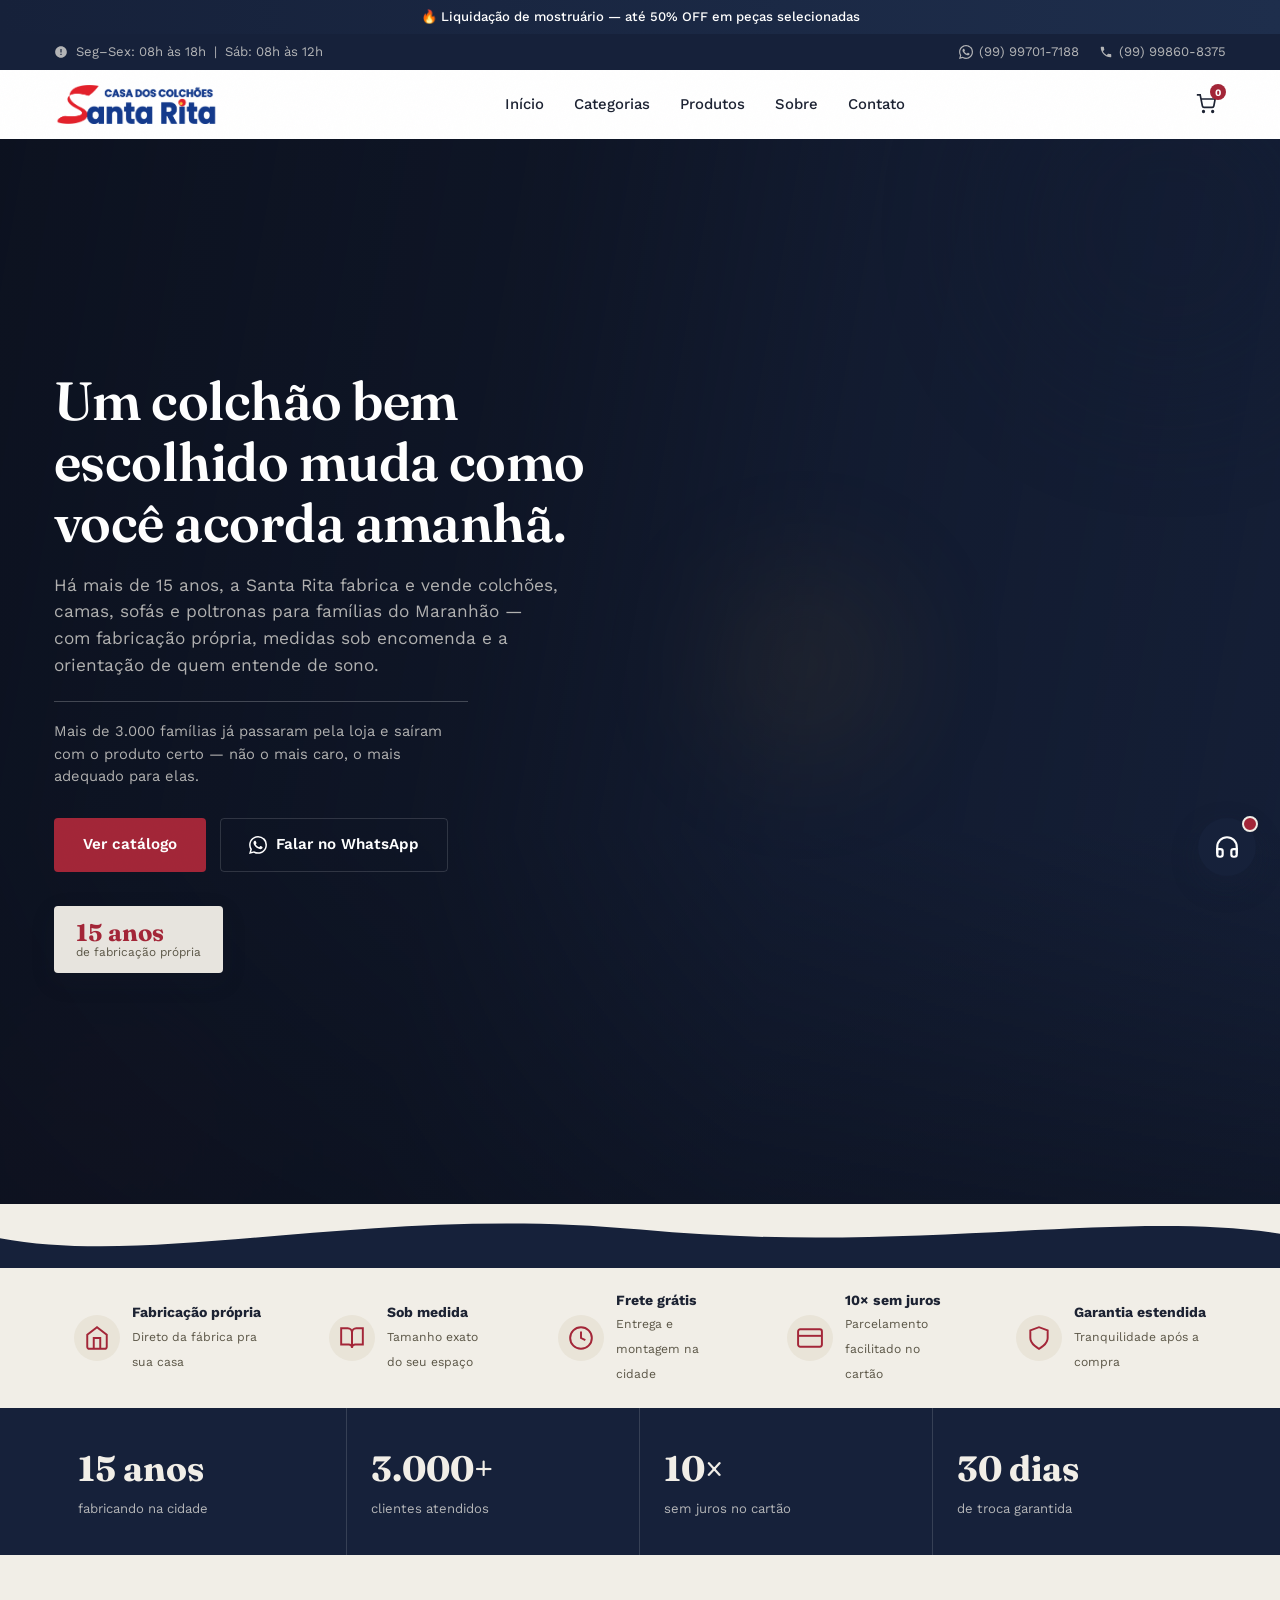
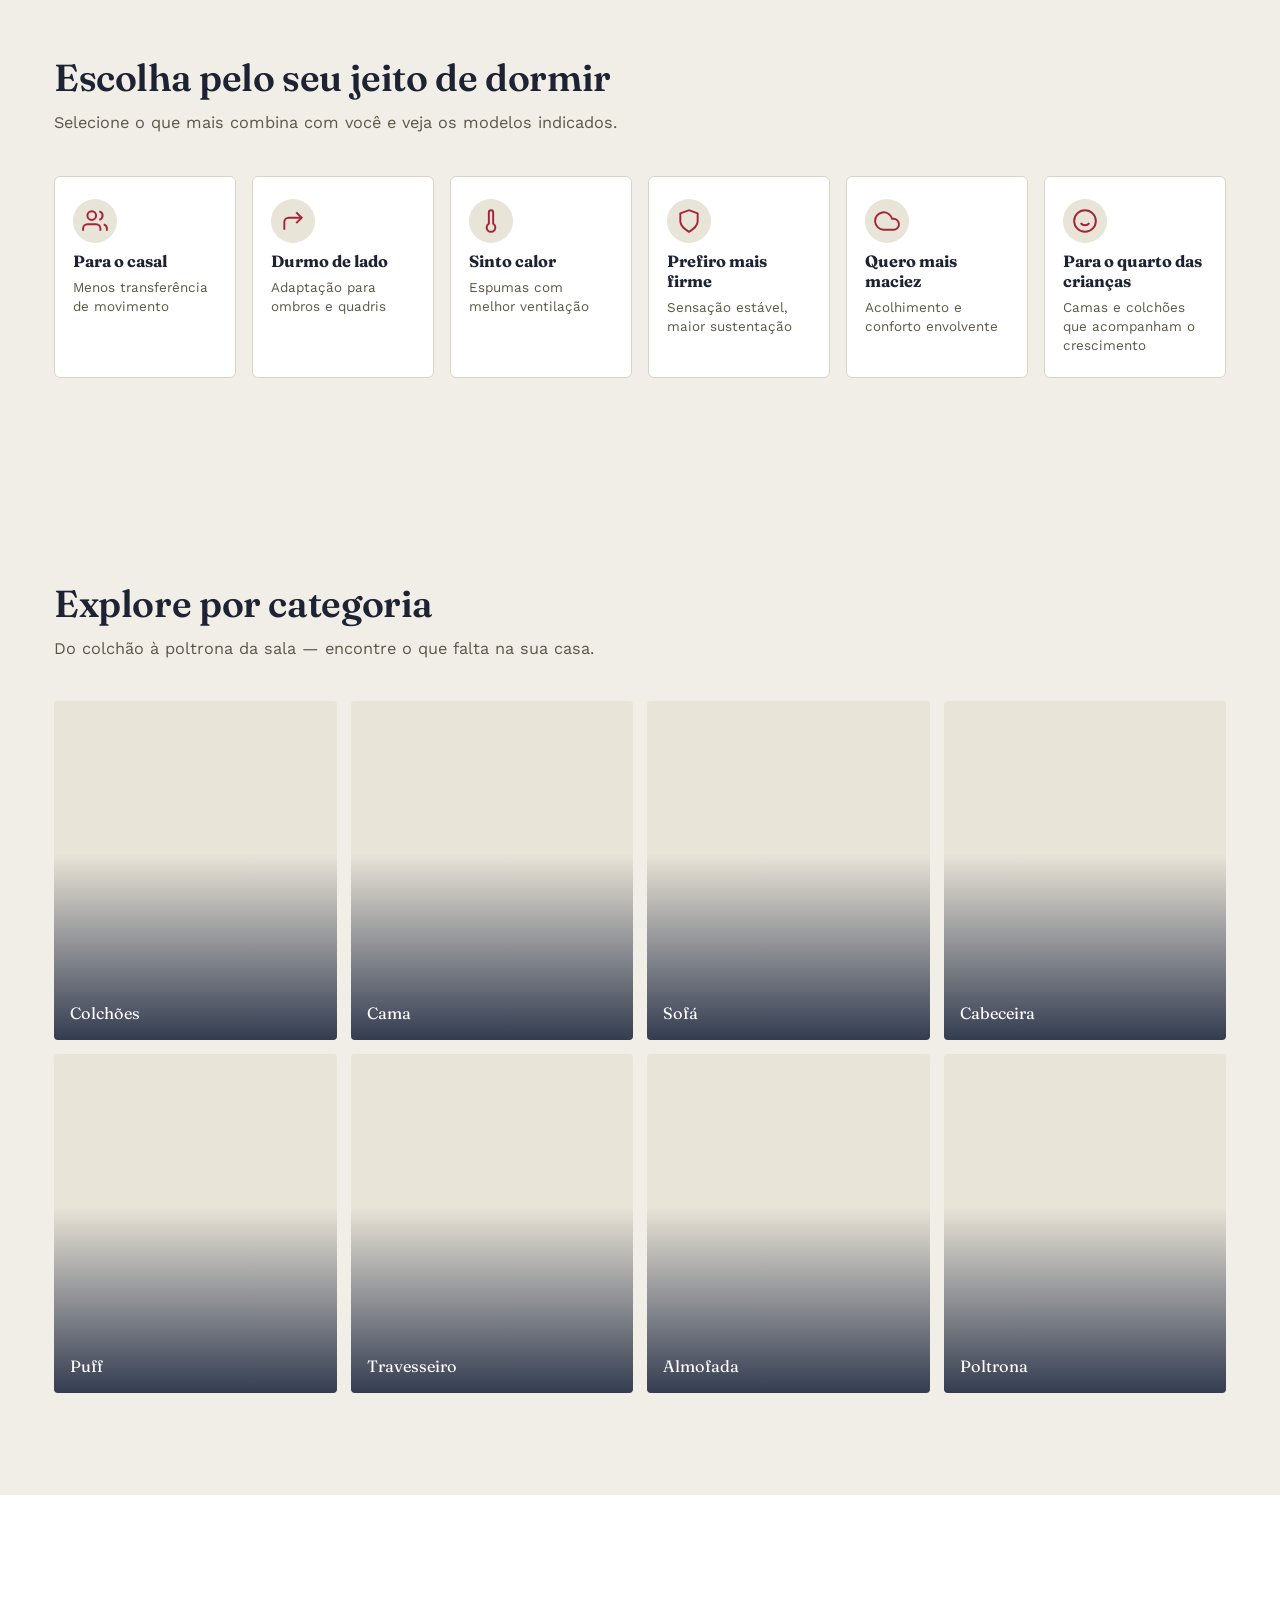
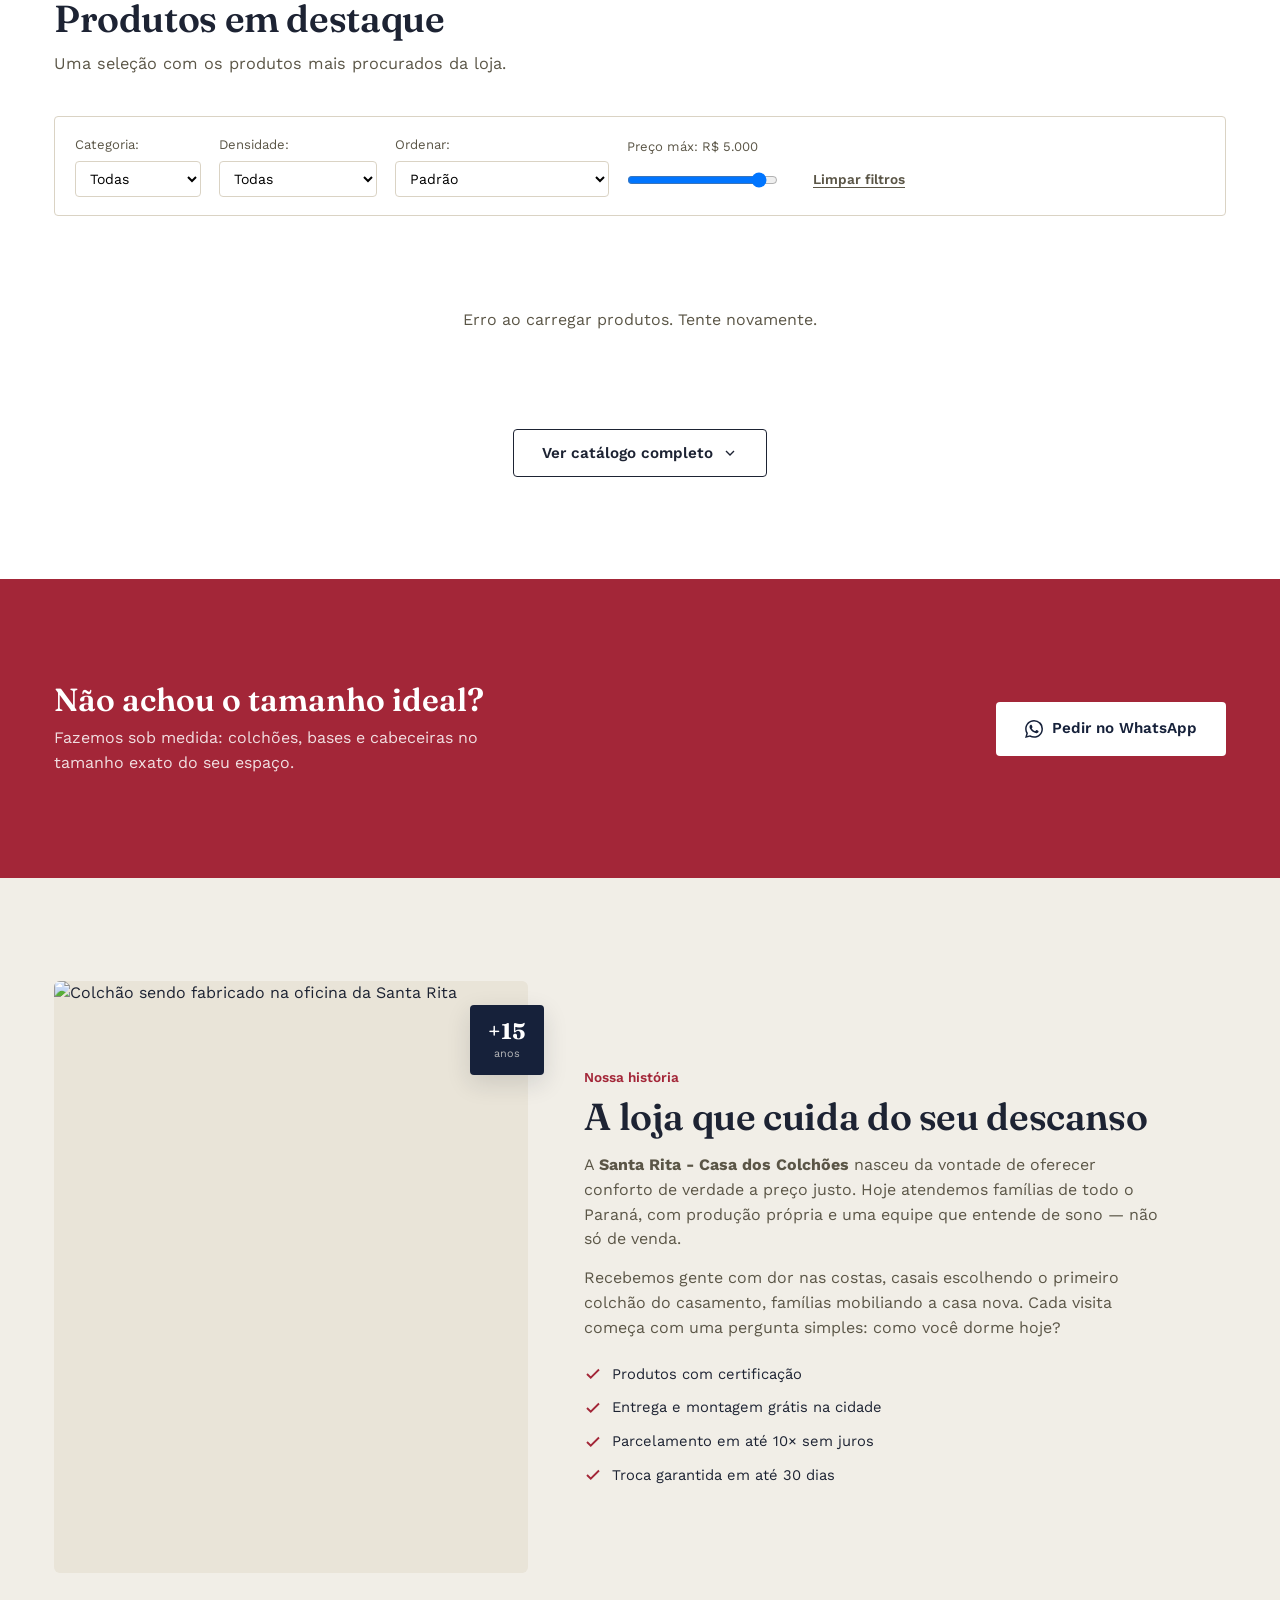
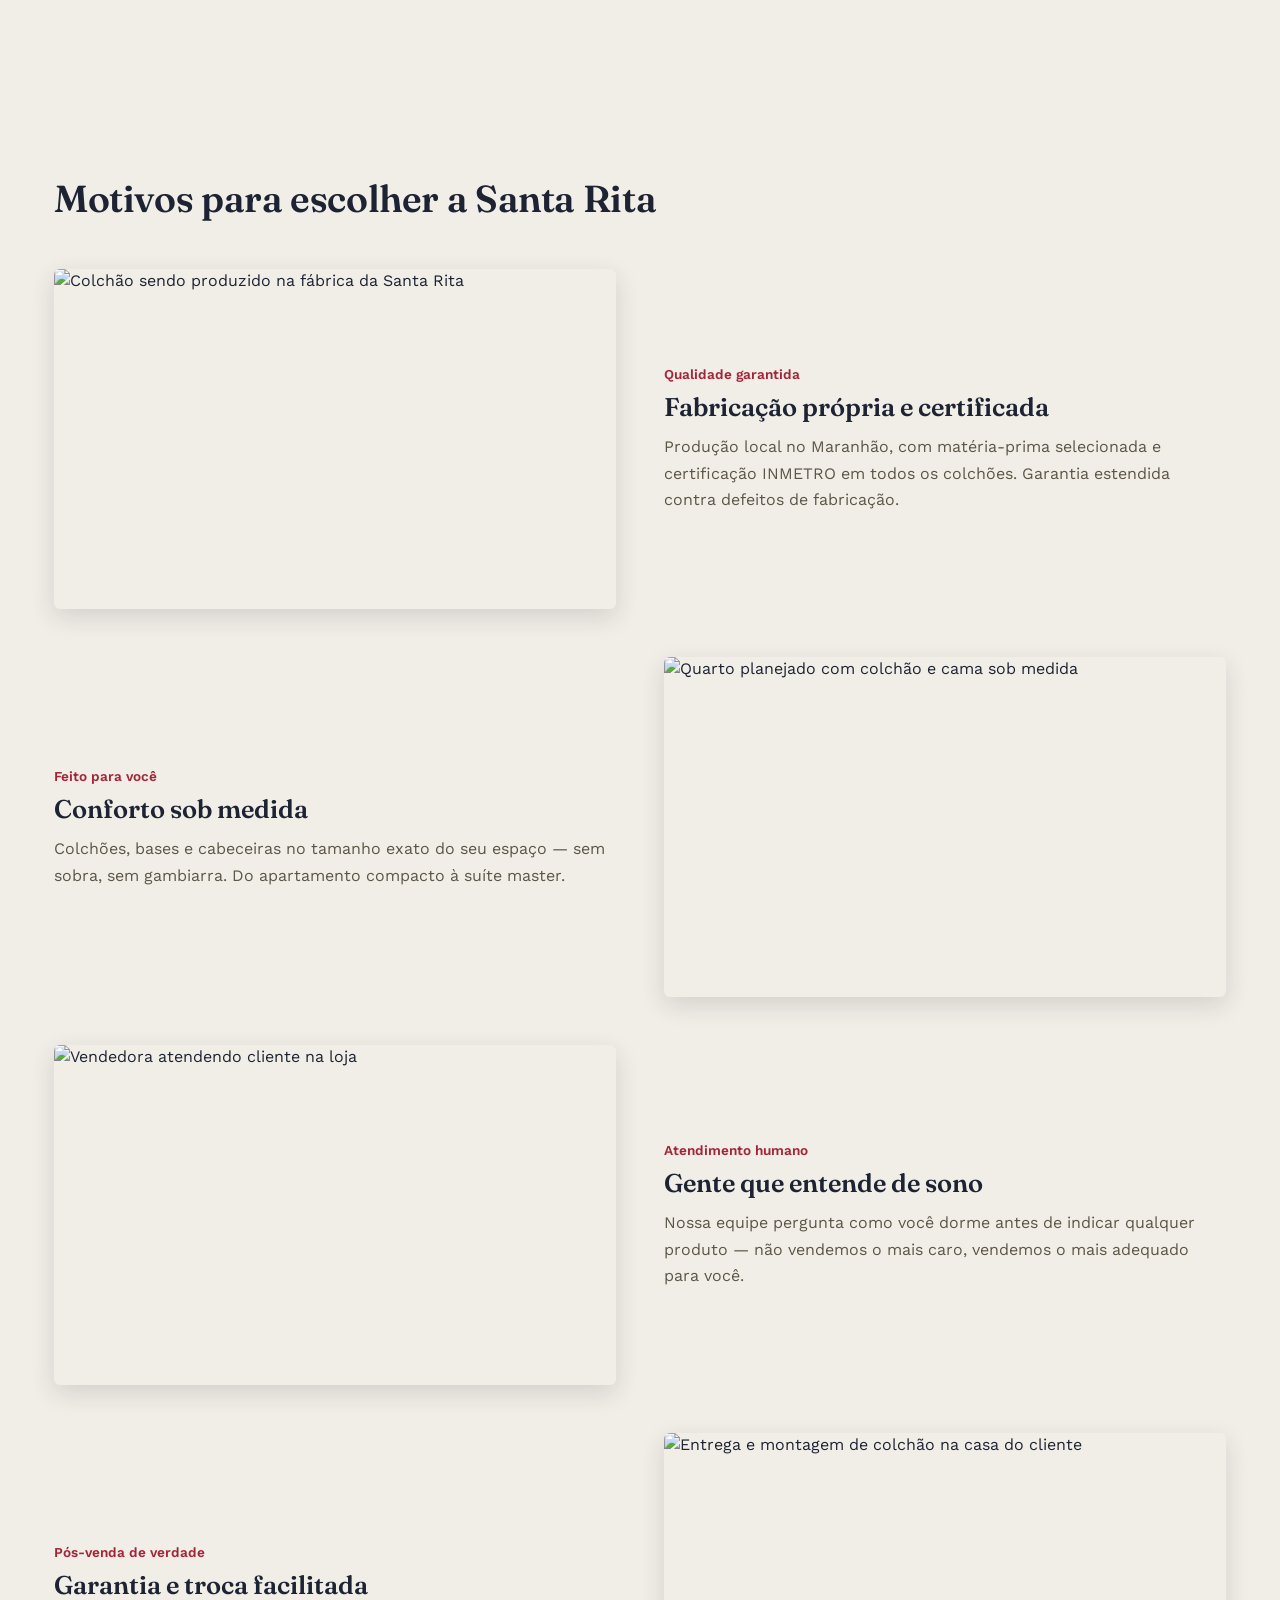
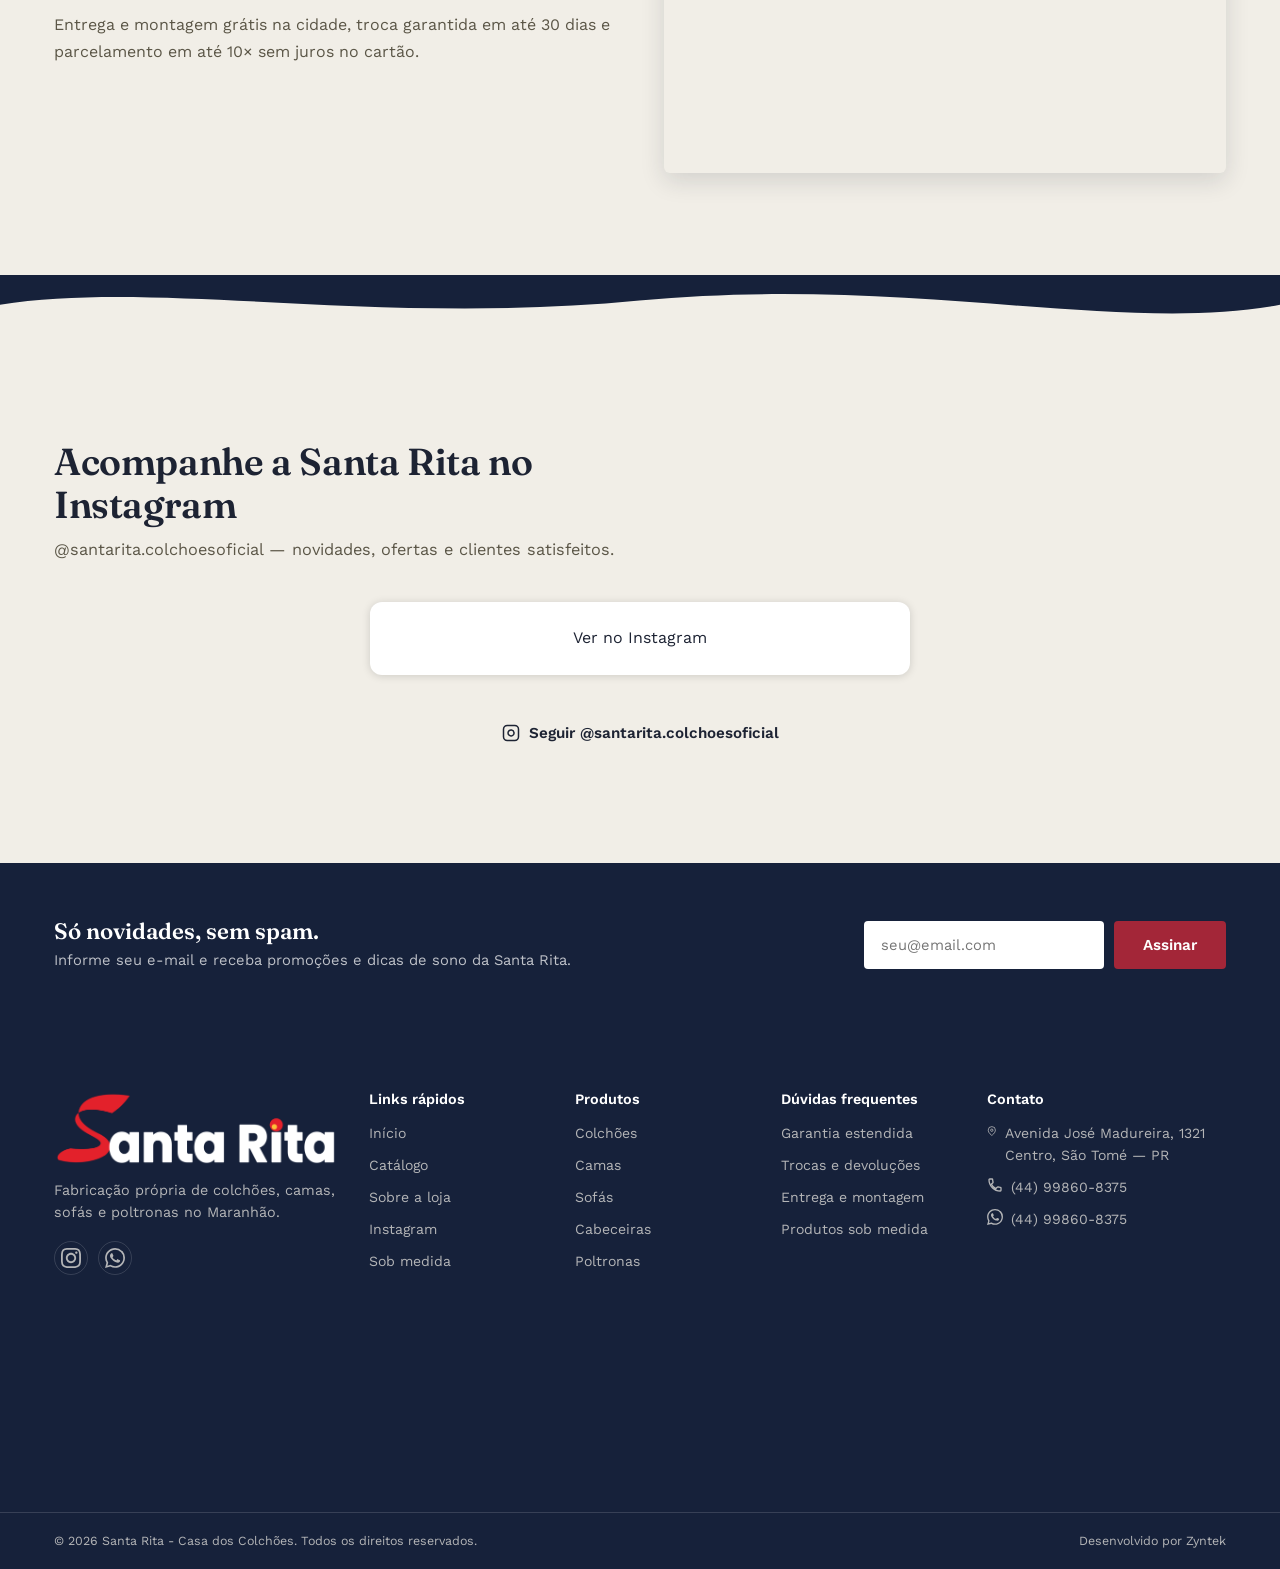
==== commit e5d261c4: "v1.4" ====
--- a/index.html
+++ b/index.html
@@ -66,10 +66,7 @@
 
       <div class="header__actions" role="toolbar" aria-label="Ações do usuário">
         
-        <button class="action-btn" id="btn-favoritos" aria-label="Meus favoritos">
-          <svg width="20" height="20" viewBox="0 0 24 24" fill="none" stroke="currentColor" stroke-width="2" aria-hidden="true"><path d="M20.84 4.61a5.5 5.5 0 0 0-7.78 0L12 5.67l-1.06-1.06a5.5 5.5 0 0 0-7.78 7.78l1.06 1.06L12 21.23l7.78-7.78 1.06-1.06a5.5 5.5 0 0 0 0-7.78z"/></svg>
-          <span class="badge" id="badge-favoritos" aria-live="polite">0</span>
-        </button>
+        
         <button class="action-btn" id="btn-carrinho" aria-label="Carrinho de compras">
           <svg width="20" height="20" viewBox="0 0 24 24" fill="none" stroke="currentColor" stroke-width="2" aria-hidden="true"><circle cx="9" cy="21" r="1"/><circle cx="20" cy="21" r="1"/><path d="M1 1h4l2.68 13.39a2 2 0 0 0 2 1.61h9.72a2 2 0 0 0 2-1.61L23 6H6"/></svg>
           <span class="badge" id="badge-carrinho" aria-live="polite">0</span>
@@ -97,7 +94,7 @@
           </p>
           <div class="hero__ctas">
             <a href="#vitrine" class="btn btn--primario">Ver catálogo</a>
-            <a href="https://wa.me/5599701-7188?text=Olá!%20Gostaria%20de%20saber%20mais%20sobre%20os%20produtos." class="btn btn--outline" target="_blank" rel="noopener">
+            <a href="https://wa.me/44998608375?text=Olá!%20Gostaria%20de%20saber%20mais%20sobre%20os%20produtos." class="btn btn--outline" target="_blank" rel="noopener">
               <svg width="18" height="18" viewBox="0 0 24 24" fill="currentColor" aria-hidden="true"><path d="M17.472 14.382c-.297-.149-1.758-.867-2.03-.967-.273-.099-.471-.148-.67.15-.197.297-.767.966-.94 1.164-.173.199-.347.223-.644.075-.297-.15-1.255-.463-2.39-1.475-.883-.788-1.48-1.761-1.653-2.059-.173-.297-.018-.458.13-.606.134-.133.298-.347.446-.52.149-.174.198-.298.298-.497.099-.198.05-.371-.025-.52-.075-.149-.669-1.612-.916-2.207-.242-.579-.487-.5-.669-.51-.173-.008-.371-.01-.57-.01-.198 0-.52.074-.792.372-.272.297-1.04 1.016-1.04 2.479 0 1.462 1.065 2.875 1.213 3.074.149.198 2.096 3.2 5.077 4.487.709.306 1.262.489 1.694.625.712.227 1.36.195 1.871.118.571-.085 1.758-.719 2.006-1.413.248-.694.248-1.289.173-1.413-.074-.124-.272-.198-.57-.347m-5.421 7.403h-.004a9.87 9.87 0 01-5.031-1.378l-.361-.214-3.741.982.998-3.648-.235-.374a9.86 9.86 0 01-1.51-5.26c.001-5.45 4.436-9.884 9.888-9.884 2.64 0 5.122 1.03 6.988 2.898a9.825 9.825 0 012.893 6.994c-.003 5.45-4.437 9.884-9.885 9.884m8.413-18.297A11.815 11.815 0 0012.05 0C5.495 0 .16 5.335.157 11.892c0 2.096.547 4.142 1.588 5.945L.057 24l6.305-1.654a11.882 11.882 0 005.683 1.448h.005c6.554 0 11.89-5.335 11.893-11.893A11.821 11.821 0 0020.893 3.488"/></svg>
               Falar no WhatsApp
             </a>
@@ -142,60 +139,6 @@
         </div>
       </div>
     </div>
-
-    <!-- ===== CARROSSEL DE BANNERS PROMOCIONAIS ===== -->
-    <section class="banner-promo" id="banner-promo" aria-label="Banners promocionais" aria-roledescription="carrossel">
-      <div class="banner-promo__track-wrap">
-        <div class="banner-promo__track" id="banner-promo-track">
-
-          <a class="banner-slide"
-             href="https://wa.me/5599701-7188?text=Quero%20aproveitar%20a%20promoção!"
-             target="_blank" rel="noopener"
-             aria-label="Promoção com até 50% off. Clique para falar no WhatsApp.">
-            <img src="https://images.unsplash.com/photo-1607082348824-0a96f2a4b9da?w=1440&q=80" alt="Até 50% de desconto em colchões e camas selecionadas" loading="eager" />
-            <div class="banner-slide__overlay">
-              <span class="banner-slide__tag">Oferta desta semana</span>
-              <h2 class="banner-slide__titulo">Até 50% em colchões selecionados</h2>
-              <p class="banner-slide__sub">Enquanto durar o estoque da liquidação de mostruário.</p>
-              <span class="banner-slide__cta">Ver ofertas</span>
-            </div>
-          </a>
-
-          <a class="banner-slide" href="#vitrine" aria-label="Parcelamento em 10x sem juros — Clique para ver o catálogo.">
-            <img src="https://images.unsplash.com/photo-1555041469-a586c61ea9bc?w=1440&q=80" alt="Parcelamento facilitado em 10x sem juros" loading="lazy" />
-            <div class="banner-slide__overlay">
-              <span class="banner-slide__tag">Facilita no bolso</span>
-              <h2 class="banner-slide__titulo">10× sem juros em todo o catálogo</h2>
-              <p class="banner-slide__sub">No cartão, sem entrada e sem acréscimo.</p>
-              <span class="banner-slide__cta">Ver catálogo</span>
-            </div>
-          </a>
-
-          <a class="banner-slide"
-             href="https://wa.me/5599701-7188?text=Quero%20um%20produto%20sob%20medida!"
-             target="_blank" rel="noopener"
-             aria-label="Produtos sob medida — fale no WhatsApp.">
-            <img src="https://images.unsplash.com/photo-1631049307264-da0ec9d70304?w=1440&q=80" alt="Produtos sob medida para o seu espaço" loading="lazy" />
-            <div class="banner-slide__overlay">
-              <span class="banner-slide__tag">Feito na medida</span>
-              <h2 class="banner-slide__titulo">Colchões e bases sob encomenda</h2>
-              <p class="banner-slide__sub">Mandamos fazer no tamanho exato — sem sobra, sem gambiarra.</p>
-              <span class="banner-slide__cta">Pedir orçamento</span>
-            </div>
-          </a>
-
-        </div>
-      </div>
-
-      <button class="banner-promo__arrow banner-promo__arrow--prev" id="banner-prev" aria-label="Banner anterior">
-        <svg width="22" height="22" viewBox="0 0 24 24" fill="none" stroke="currentColor" stroke-width="2.5"><polyline points="15 18 9 12 15 6"/></svg>
-      </button>
-      <button class="banner-promo__arrow banner-promo__arrow--next" id="banner-next" aria-label="Próximo banner">
-        <svg width="22" height="22" viewBox="0 0 24 24" fill="none" stroke="currentColor" stroke-width="2.5"><polyline points="9 18 15 12 9 6"/></svg>
-      </button>
-
-      <div class="banner-promo__dots" id="banner-dots" role="tablist" aria-label="Navegar pelos banners"></div>
-    </section>
 
     <!-- ===== STATS STRIP ===== -->
     <div class="stats-strip" role="region" aria-label="Nossos números">
@@ -371,7 +314,7 @@
           <span class="sobre__eyebrow">Nossa história</span>
           <h2 class="section-titulo" id="sobre-titulo">A loja que cuida do seu descanso</h2>
           <p>
-            A <strong>Santa Rita - Casa dos Colchões</strong> nasceu da vontade de oferecer conforto de verdade a preço justo. Hoje atendemos famílias de todo o Maranhão, com produção própria e uma equipe que entende de sono — não só de venda.
+            A <strong>Santa Rita - Casa dos Colchões</strong> nasceu da vontade de oferecer conforto de verdade a preço justo. Hoje atendemos famílias de todo o Paraná, com produção própria e uma equipe que entende de sono — não só de venda.
           </p>
           <p>
             Recebemos gente com dor nas costas, casais escolhendo o primeiro colchão do casamento, famílias mobiliando a casa nova. Cada visita começa com uma pergunta simples: como você dorme hoje?
@@ -379,7 +322,7 @@
           <ul class="sobre__lista" role="list">
             <li>
               <svg width="18" height="18" viewBox="0 0 24 24" fill="none" stroke="currentColor" stroke-width="2.5" aria-hidden="true"><polyline points="20 6 9 17 4 12"/></svg>
-              Produtos com certificação INMETRO
+              Produtos com certificação
             </li>
             <li>
               <svg width="18" height="18" viewBox="0 0 24 24" fill="none" stroke="currentColor" stroke-width="2.5" aria-hidden="true"><polyline points="20 6 9 17 4 12"/></svg>
@@ -458,26 +401,21 @@
       </svg>
     </div>
 
-    <!-- ===== DEPOIMENTOS ===== -->
-    <section class="depoimentos" id="depoimentos" aria-labelledby="dep-titulo">
+    <!-- ===== FEED DO INSTAGRAM ===== -->
+    <section class="depoimentos insta-sec" id="depoimentos" aria-labelledby="insta-titulo">
       <div class="container">
         <header class="section-header">
-          <h2 class="section-titulo" id="dep-titulo">O que nossos clientes dizem</h2>
-          <p class="section-subtitulo">Mais de 3.000 famílias que já dormem melhor.</p>
+          <h2 class="section-titulo" id="insta-titulo">Acompanhe a Santa Rita no Instagram</h2>
+          <p class="section-subtitulo">@santarita.colchoesoficial — novidades, ofertas e clientes satisfeitos.</p>
         </header>
-        <div class="dep__track-wrap">
-          <div class="dep__track" id="dep-track" role="list" aria-label="Depoimentos de clientes">
-            <!-- Renderizado via JS -->
-          </div>
-          <div class="dep__controls" role="group" aria-label="Controles do carrossel de depoimentos">
-            <button class="dep__btn" id="dep-prev" aria-label="Depoimento anterior">
-              <svg width="20" height="20" viewBox="0 0 24 24" fill="none" stroke="currentColor" stroke-width="2"><polyline points="15 18 9 12 15 6"/></svg>
-            </button>
-            <div class="dep__dots" id="dep-dots" role="tablist" aria-label="Navegar pelos depoimentos"></div>
-            <button class="dep__btn" id="dep-next" aria-label="Próximo depoimento">
-              <svg width="20" height="20" viewBox="0 0 24 24" fill="none" stroke="currentColor" stroke-width="2"><polyline points="9 18 15 12 9 6"/></svg>
-            </button>
-          </div>
+        <div class="insta-feed" id="insta-feed" aria-live="polite">
+          <!-- Posts renderizados via JS (lista INSTAGRAM_POSTS em script.js) -->
+        </div>
+        <div class="insta-cta">
+          <a href="https://www.instagram.com/santarita.colchoesoficial/" class="btn btn--primary" target="_blank" rel="noopener" aria-label="Seguir a Santa Rita no Instagram">
+            <svg width="18" height="18" viewBox="0 0 24 24" fill="none" stroke="currentColor" stroke-width="2" aria-hidden="true"><rect x="2" y="2" width="20" height="20" rx="5"/><path d="M16 11.37A4 4 0 1 1 12.63 8 4 4 0 0 1 16 11.37z"/><line x1="17.5" y1="6.5" x2="17.51" y2="6.5"/></svg>
+            Seguir @santarita.colchoesoficial
+          </a>
         </div>
       </div>
     </section>
@@ -502,21 +440,17 @@
   <footer class="footer" id="contato" role="contentinfo">
     <div class="container footer__grid">
       <div class="footer__col footer__col--brand">
-        <a href="#home" class="footer__logo" aria-label="Santa Rita - Casa dos Colchões">
-          <span class="logo__icon" aria-hidden="true">
-            <svg width="32" height="32" viewBox="0 0 36 36" fill="none"><rect width="36" height="36" rx="8" fill="#A32638"/><path d="M7 14h22v2H7zM7 18h22v2H7zM10 22h16v4H10z" fill="white"/><path d="M10 10h16v4H10z" fill="white" opacity=".7"/></svg>
-          </span>
-          <span class="logo__text">
-            <strong>Santa Rita</strong>
-            <small>Casa dos Colchões</small>
+        <a href="#home" class="footer__logo" >
+          <span  >
+            <img src="logo-santa-rita-compact-transparente.png">
           </span>
         </a>
         <p class="footer__tagline">Fabricação própria de colchões, camas, sofás e poltronas no Maranhão.</p>
         <div class="footer__socials">
-          <a href="https://instagram.com/santaritacasadoscolchoes" class="social-link" target="_blank" rel="noopener" aria-label="Instagram da Santa Rita - Casa dos Colchões">
+          <a href="https://instagram.com/santarita.colchoesoficial" class="social-link" target="_blank" rel="noopener" aria-label="Instagram da Santa Rita - Casa dos Colchões">
             <svg width="20" height="20" viewBox="0 0 24 24" fill="currentColor" aria-hidden="true"><path d="M12 2.163c3.204 0 3.584.012 4.85.07 3.252.148 4.771 1.691 4.919 4.919.058 1.265.069 1.645.069 4.849 0 3.205-.012 3.584-.069 4.849-.149 3.225-1.664 4.771-4.919 4.919-1.266.058-1.644.07-4.85.07-3.204 0-3.584-.012-4.849-.07-3.26-.149-4.771-1.699-4.919-4.92-.058-1.265-.07-1.644-.07-4.849 0-3.204.013-3.583.07-4.849.149-3.227 1.664-4.771 4.919-4.919 1.266-.057 1.645-.069 4.849-.069zm0-2.163c-3.259 0-3.667.014-4.947.072-4.358.2-6.78 2.618-6.98 6.98-.059 1.281-.073 1.689-.073 4.948 0 3.259.014 3.668.072 4.948.2 4.358 2.618 6.78 6.98 6.98 1.281.058 1.689.072 4.948.072 3.259 0 3.668-.014 4.948-.072 4.354-.2 6.782-2.618 6.979-6.98.059-1.28.073-1.689.073-4.948 0-3.259-.014-3.667-.072-4.947-.196-4.354-2.617-6.78-6.979-6.98-1.281-.059-1.69-.073-4.949-.073zm0 5.838c-3.403 0-6.162 2.759-6.162 6.162s2.759 6.163 6.162 6.163 6.162-2.759 6.162-6.163c0-3.403-2.759-6.162-6.162-6.162zm0 10.162c-2.209 0-4-1.79-4-4 0-2.209 1.791-4 4-4s4 1.791 4 4c0 2.21-1.791 4-4 4zm6.406-11.845c-.796 0-1.441.645-1.441 1.44s.645 1.44 1.441 1.44c.795 0 1.439-.645 1.439-1.44s-.644-1.44-1.439-1.44z"/></svg>
           </a>
-          <a href="https://wa.me/5599701-7188" class="social-link" target="_blank" rel="noopener" aria-label="WhatsApp da Santa Rita">
+          <a href="https://wa.me/44998608375" class="social-link" target="_blank" rel="noopener" aria-label="WhatsApp da Santa Rita">
             <svg width="20" height="20" viewBox="0 0 24 24" fill="currentColor" aria-hidden="true"><path d="M17.472 14.382c-.297-.149-1.758-.867-2.03-.967-.273-.099-.471-.148-.67.15-.197.297-.767.966-.94 1.164-.173.199-.347.223-.644.075-.297-.15-1.255-.463-2.39-1.475-.883-.788-1.48-1.761-1.653-2.059-.173-.297-.018-.458.13-.606.134-.133.298-.347.446-.52.149-.174.198-.298.298-.497.099-.198.05-.371-.025-.52-.075-.149-.669-1.612-.916-2.207-.242-.579-.487-.5-.669-.51-.173-.008-.371-.01-.57-.01-.198 0-.52.074-.792.372-.272.297-1.04 1.016-1.04 2.479 0 1.462 1.065 2.875 1.213 3.074.149.198 2.096 3.2 5.077 4.487.709.306 1.262.489 1.694.625.712.227 1.36.195 1.871.118.571-.085 1.758-.719 2.006-1.413.248-.694.248-1.289.173-1.413-.074-.124-.272-.198-.57-.347m-5.421 7.403h-.004a9.87 9.87 0 01-5.031-1.378l-.361-.214-3.741.982.998-3.648-.235-.374a9.86 9.86 0 01-1.51-5.26c.001-5.45 4.436-9.884 9.888-9.884 2.64 0 5.122 1.03 6.988 2.898a9.825 9.825 0 012.893 6.994c-.003 5.45-4.437 9.884-9.885 9.884m8.413-18.297A11.815 11.815 0 0012.05 0C5.495 0 .16 5.335.157 11.892c0 2.096.547 4.142 1.588 5.945L.057 24l6.305-1.654a11.882 11.882 0 005.683 1.448h.005c6.554 0 11.89-5.335 11.893-11.893A11.821 11.821 0 0020.893 3.488"/></svg>
           </a>
         </div>
@@ -528,8 +462,8 @@
           <li><a href="#home" class="footer__link">Início</a></li>
           <li><a href="#vitrine" class="footer__link">Catálogo</a></li>
           <li><a href="#sobre" class="footer__link">Sobre a loja</a></li>
-          <li><a href="#depoimentos" class="footer__link">Avaliações</a></li>
-          <li><a href="https://wa.me/5599701-7188?text=Olá!%20Gostaria%20de%20fazer%20um%20pedido%20sob%20medida." class="footer__link" target="_blank" rel="noopener">Sob medida</a></li>
+          <li><a href="#depoimentos" class="footer__link">Instagram</a></li>
+          <li><a href="https://wa.me/44998608375?text=Olá!%20Gostaria%20de%20fazer%20um%20pedido%20sob%20medida." class="footer__link" target="_blank" rel="noopener">Sob medida</a></li>
         </ul>
       </nav>
 
@@ -559,21 +493,20 @@
         <ul class="footer__list footer__list--contact" role="list">
           <li>
             <svg width="16" height="16" viewBox="0 0 24 24" fill="none" stroke="currentColor" stroke-width="2" aria-hidden="true"><path d="M21 10c0 7-9 13-9 13s-9-6-9-13a9 9 0 0 1 18 0z"/><circle cx="12" cy="10" r="3"/></svg>
-            Rua Principal, s/n — Centro, Cidade — MA
+            Avenida José Madureira, 1321  Centro, São Tomé — PR
           </li>
           <li>
             <svg width="16" height="16" viewBox="0 0 24 24" fill="none" stroke="currentColor" stroke-width="2" aria-hidden="true"><path d="M6.62 10.79c1.44 2.83 3.76 5.14 6.59 6.59l2.2-2.2c.27-.27.67-.36 1.02-.24 1.12.37 2.33.57 3.57.57.55 0 1 .45 1 1V20c0 .55-.45 1-1 1-9.39 0-17-7.61-17-17 0-.55.45-1 1-1h3.5c.55 0 1 .45 1 1 0 1.25.2 2.45.57 3.57.11.35.03.74-.25 1.02l-2.2 2.2z"/></svg>
-            <a href="tel:5599860-8375" class="footer__link">(99) 99860-8375</a>
+            <a href="tel:5599860-8375" class="footer__link">(44) 99860-8375</a>
           </li>
           <li>
             <svg width="16" height="16" viewBox="0 0 24 24" fill="currentColor" aria-hidden="true"><path d="M17.472 14.382c-.297-.149-1.758-.867-2.03-.967-.273-.099-.471-.148-.67.15-.197.297-.767.966-.94 1.164-.173.199-.347.223-.644.075-.297-.15-1.255-.463-2.39-1.475-.883-.788-1.48-1.761-1.653-2.059-.173-.297-.018-.458.13-.606.134-.133.298-.347.446-.52.149-.174.198-.298.298-.497.099-.198.05-.371-.025-.52-.075-.149-.669-1.612-.916-2.207-.242-.579-.487-.5-.669-.51-.173-.008-.371-.01-.57-.01-.198 0-.52.074-.792.372-.272.297-1.04 1.016-1.04 2.479 0 1.462 1.065 2.875 1.213 3.074.149.198 2.096 3.2 5.077 4.487.709.306 1.262.489 1.694.625.712.227 1.36.195 1.871.118.571-.085 1.758-.719 2.006-1.413.248-.694.248-1.289.173-1.413-.074-.124-.272-.198-.57-.347m-5.421 7.403h-.004a9.87 9.87 0 01-5.031-1.378l-.361-.214-3.741.982.998-3.648-.235-.374a9.86 9.86 0 01-1.51-5.26c.001-5.45 4.436-9.884 9.888-9.884 2.64 0 5.122 1.03 6.988 2.898a9.825 9.825 0 012.893 6.994c-.003 5.45-4.437 9.884-9.885 9.884m8.413-18.297A11.815 11.815 0 0012.05 0C5.495 0 .16 5.335.157 11.892c0 2.096.547 4.142 1.588 5.945L.057 24l6.305-1.654a11.882 11.882 0 005.683 1.448h.005c6.554 0 11.89-5.335 11.893-11.893A11.821 11.821 0 0020.893 3.488"/></svg>
-            <a href="https://wa.me/5599701-7188" class="footer__link" target="_blank" rel="noopener">(99) 99701-7188</a>
+            <a href="https://wa.me/44998608375" class="footer__link" target="_blank" rel="noopener">(44) 99860-8375</a>
           </li>
         </ul>
 
         <div class="footer__mapa">
-          <iframe
-            src="https://www.google.com/maps/embed?pb=!1m18!1m12!1m3!1d3986.0!2d-44.3028!3d-2.5297!2m3!1f0!2f0!3f0!3m2!1i1024!2i768!4f13.1!3m3!1m2!1s0x0%3A0x0!2zMsKwMzEnNDYuOSJTIDQ0wrAxOCcxMC4xIlc!5e0!3m2!1spt-BR!2sbr!4v1700000000000!5m2!1spt-BR!2sbr"
+          <iframe src="https://www.google.com/maps/embed?pb=!1m14!1m12!1m3!1d542.3831685321325!2d-52.587088038025705!3d-23.533916276803584!2m3!1f0!2f0!3f0!3m2!1i1024!2i768!4f13.1!5e1!3m2!1spt-BR!2sbr!4v1793652226649!5m2!1spt-BR!2sbr"
             width="100%"
             height="220"
             style="border:0;border-radius:6px;"
@@ -590,7 +523,7 @@
     <div class="footer__bottom">
       <div class="container footer__bottom-inner">
         <p>&copy; <span id="ano-footer"></span> Santa Rita - Casa dos Colchões. Todos os direitos reservados.</p>
-        <p>Desenvolvido com <span aria-label="amor">♥</span> para o seu conforto.</p>
+        <p>Desenvolvido por <a href="https://www.zyntekconnect.com.br" class="dev-link" target="_blank" rel="noopener">Zyntek</a></p>
       </div>
     </div>
   </footer>
--- a/style.css
+++ b/style.css
@@ -232,14 +232,13 @@
 /* ================================================
    DIFERENCIAIS — grade única, sempre alinhada
    ================================================ */
-.diferenciais { background: var(--papel); border-bottom: 1px solid var(--linha); }
+.diferenciais { background: var(--papel); }
 .diferenciais__inner {
   display: grid;
   grid-template-columns: repeat(5, 1fr);
 }
 .diferencial {
   display: flex; align-items: center; gap: 12px; padding: 22px 20px;
-  border-right: 1px solid var(--linha); min-width: 0;
 }
 .diferencial:last-child { border-right: none; }
 .diferencial__icon { color: var(--vermelho); flex-shrink: 0; }
@@ -248,7 +247,6 @@
 
 @media (max-width: 980px) {
   .diferenciais__inner { grid-template-columns: repeat(3, 1fr); }
-  .diferencial { border-bottom: 1px solid var(--linha); }
   .diferencial:nth-child(3n) { border-right: none; }
 }
 @media (max-width: 620px) {
@@ -464,6 +462,21 @@
 .dep-card__avatar { width: 34px; height: 34px; border-radius: 50%; background: var(--marinho); color: var(--branco); display: flex; align-items: center; justify-content: center; font-family: var(--fonte-display); font-size: .85rem; flex-shrink: 0; overflow: hidden; }
 .dep-card__nome { font-weight: 600; font-size: .84rem; line-height: 1.2; }
 .dep-card__cidade { font-size: .74rem; color: var(--texto-suave); }
+
+/* Cartão final do carrossel: Instagram da loja */
+.dep-card--insta {
+  justify-content: center; align-items: center; text-align: center; gap: 12px;
+  padding: 32px 22px; color: var(--branco); text-decoration: none; border: none;
+  background: linear-gradient(145deg, var(--marinho) 0%, var(--vermelho-escuro) 55%, var(--vermelho) 100%);
+  transition: var(--transicao);
+}
+.dep-card--insta:hover { transform: translateY(-4px); box-shadow: var(--sombra-md); }
+.dep-card--insta__titulo { font-family: var(--fonte-display); font-size: 1.15rem; line-height: 1.25; }
+.dep-card--insta__sub { font-size: .86rem; color: var(--texto-claro); max-width: 26ch; }
+.dep-card--insta__btn {
+  margin-top: 6px; padding: 9px 18px; border-radius: 999px; font-size: .85rem; font-weight: 600;
+  background: var(--branco); color: var(--marinho);
+}
 
 .dep__controls { display: flex; align-items: center; justify-content: center; gap: 16px; margin-top: 6px; }
 .dep__btn { width: 36px; height: 36px; border-radius: 50%; border: 1px solid var(--linha); display: flex; align-items: center; justify-content: center; transition: var(--transicao); background: var(--branco); }
@@ -567,18 +580,18 @@
 .auth-page { background: var(--papel); }
 .auth-main { padding-block: 40px; }
 .auth-split {
-  max-width: 1080px; margin-inline: auto; border-radius: 20px; display: grid; grid-template-columns: 1fr 1.05fr;
-  border: 1px solid var(--linha); border-radius: 20px; overflow: hidden; background: var(--branco); min-height: 560px;
+  max-width: 1080px; margin-inline: auto; display: grid; grid-template-columns: 1fr 1.05fr;
+  border: 1px solid var(--linha); border-radius: var(--raio-lg); overflow: hidden; background: var(--branco); min-height: 560px;
 }
 .auth-split__visual { background: var(--marinho); color: var(--branco); padding: 52px 44px; display: flex; flex-direction: column; justify-content: center; }
-.auth-visual__badge { margin-bottom: 22px; padding-bottom: 60px;}
+.auth-visual__badge { margin-bottom: 22px; }
 .auth-visual__titulo { font-size: 1.7rem; color: var(--branco); }
 .auth-visual__sub { margin-top: 12px; color: var(--texto-claro); max-width: 34ch; }
 .auth-visual__lista { margin-top: 26px; display: grid; gap: 12px; }
 .auth-visual__lista li { display: flex; align-items: center; gap: 10px; font-size: .88rem; color: var(--texto-claro); }
 .auth-visual__lista svg { color: var(--latao); flex-shrink: 0; }
 
-.auth-split__form { padding: 52px 44px; display: flex; align-items: center; background-color: #DAD3C4; }
+.auth-split__form { padding: 52px 44px; display: flex; align-items: center; }
 .auth-form-wrap { width: 100%; max-width: 360px; margin-inline: auto; }
 .auth-form__header { margin-bottom: 26px; }
 .auth-form__logo { margin-bottom: 14px; width: 200px; }
@@ -608,4 +621,8 @@
    ================================================ */
 @media (max-width: 900px) {
   .header__nav:not(.aberto) { display: none; }
-}+}
+/* Feed do Instagram */
+.insta-feed{display:grid;grid-template-columns:repeat(auto-fit,minmax(280px,1fr));gap:24px;justify-items:center;align-items:start}
+.insta-feed .instagram-media{margin:0 auto!important}
+.insta-cta{text-align:center;margin-top:32px}
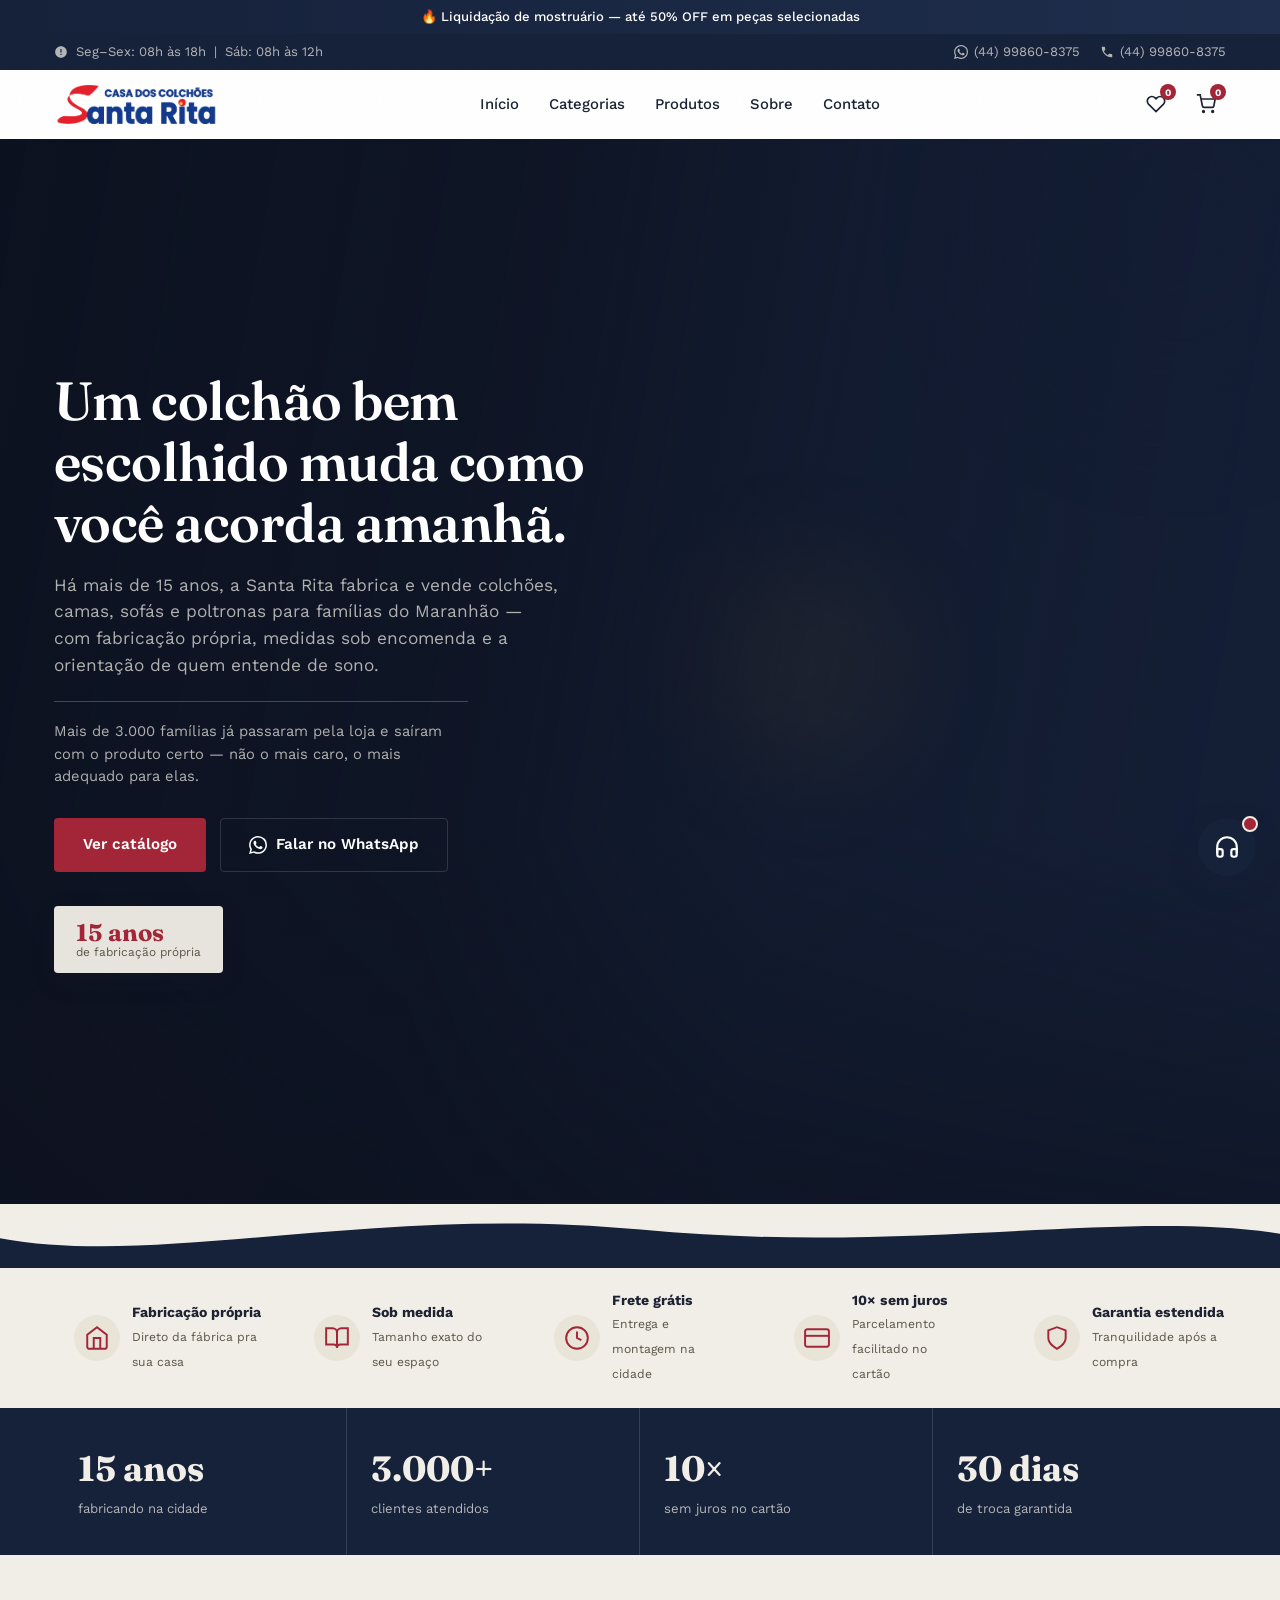
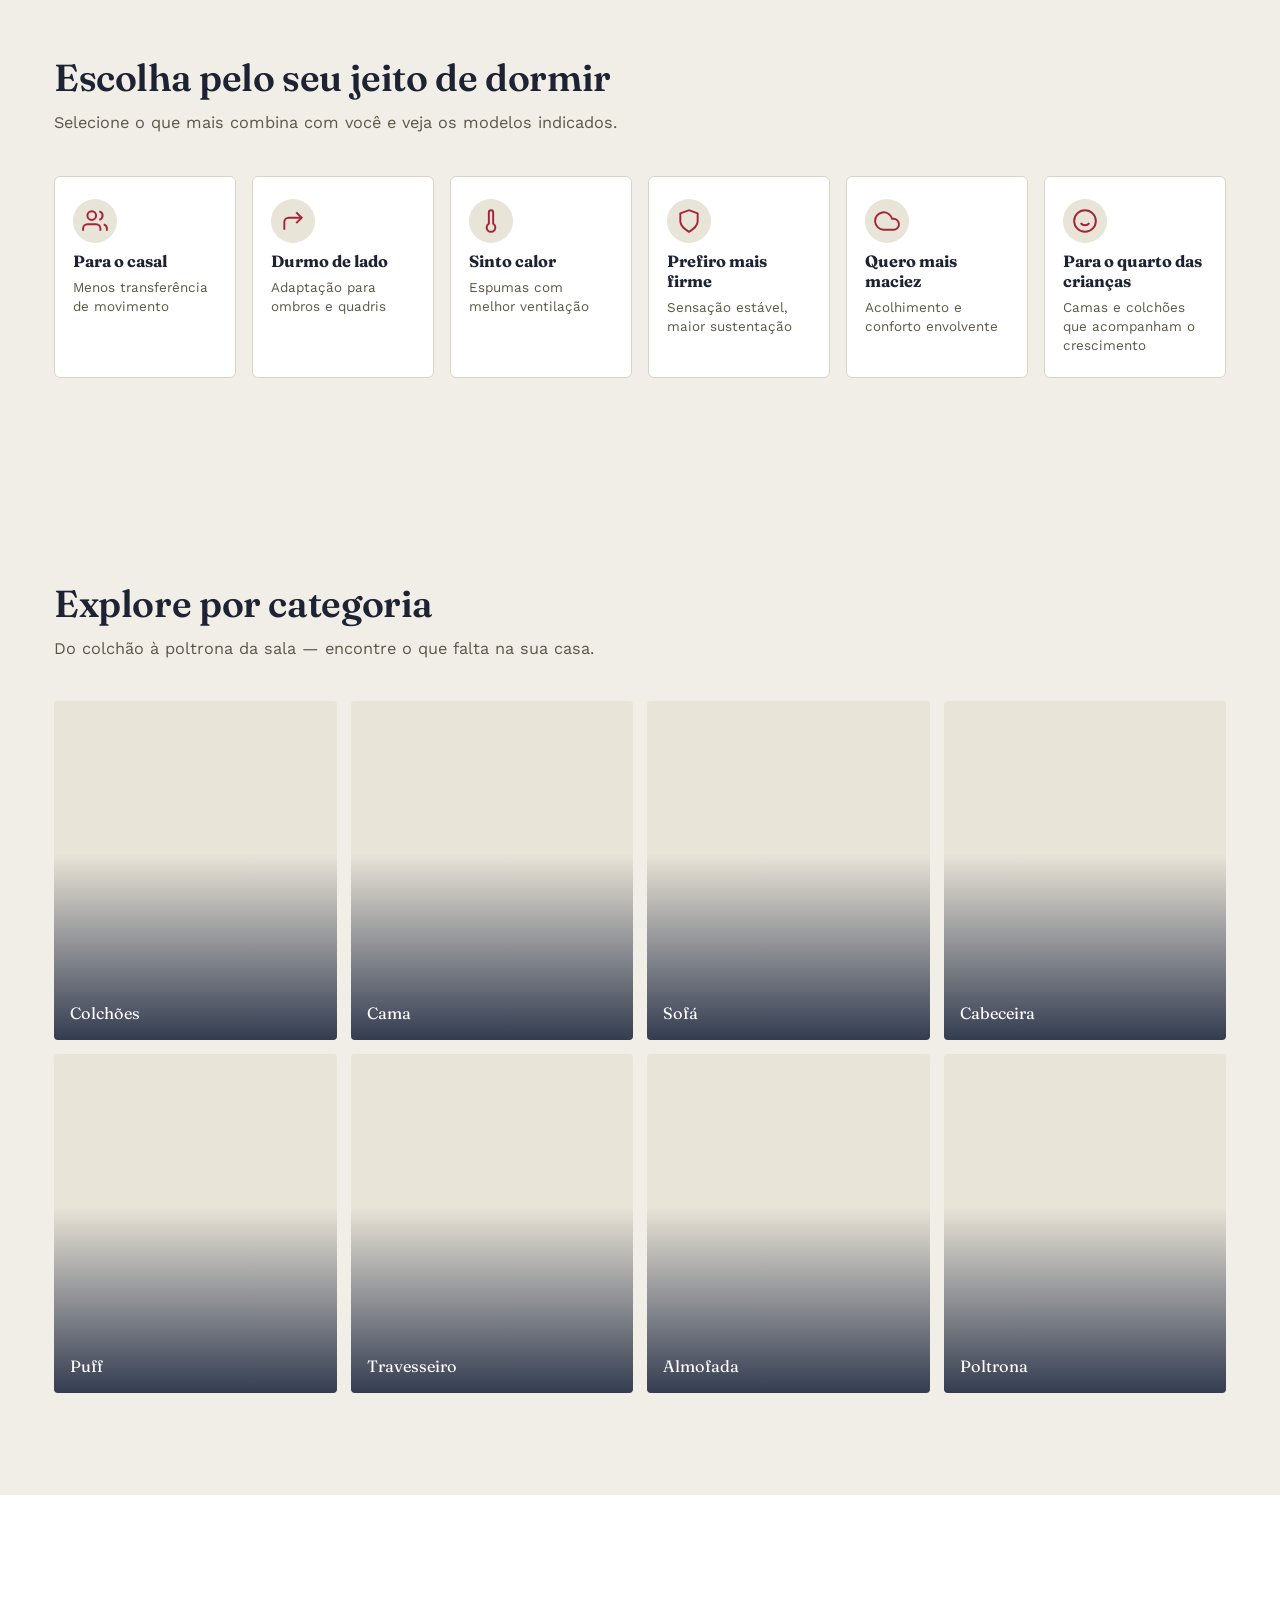
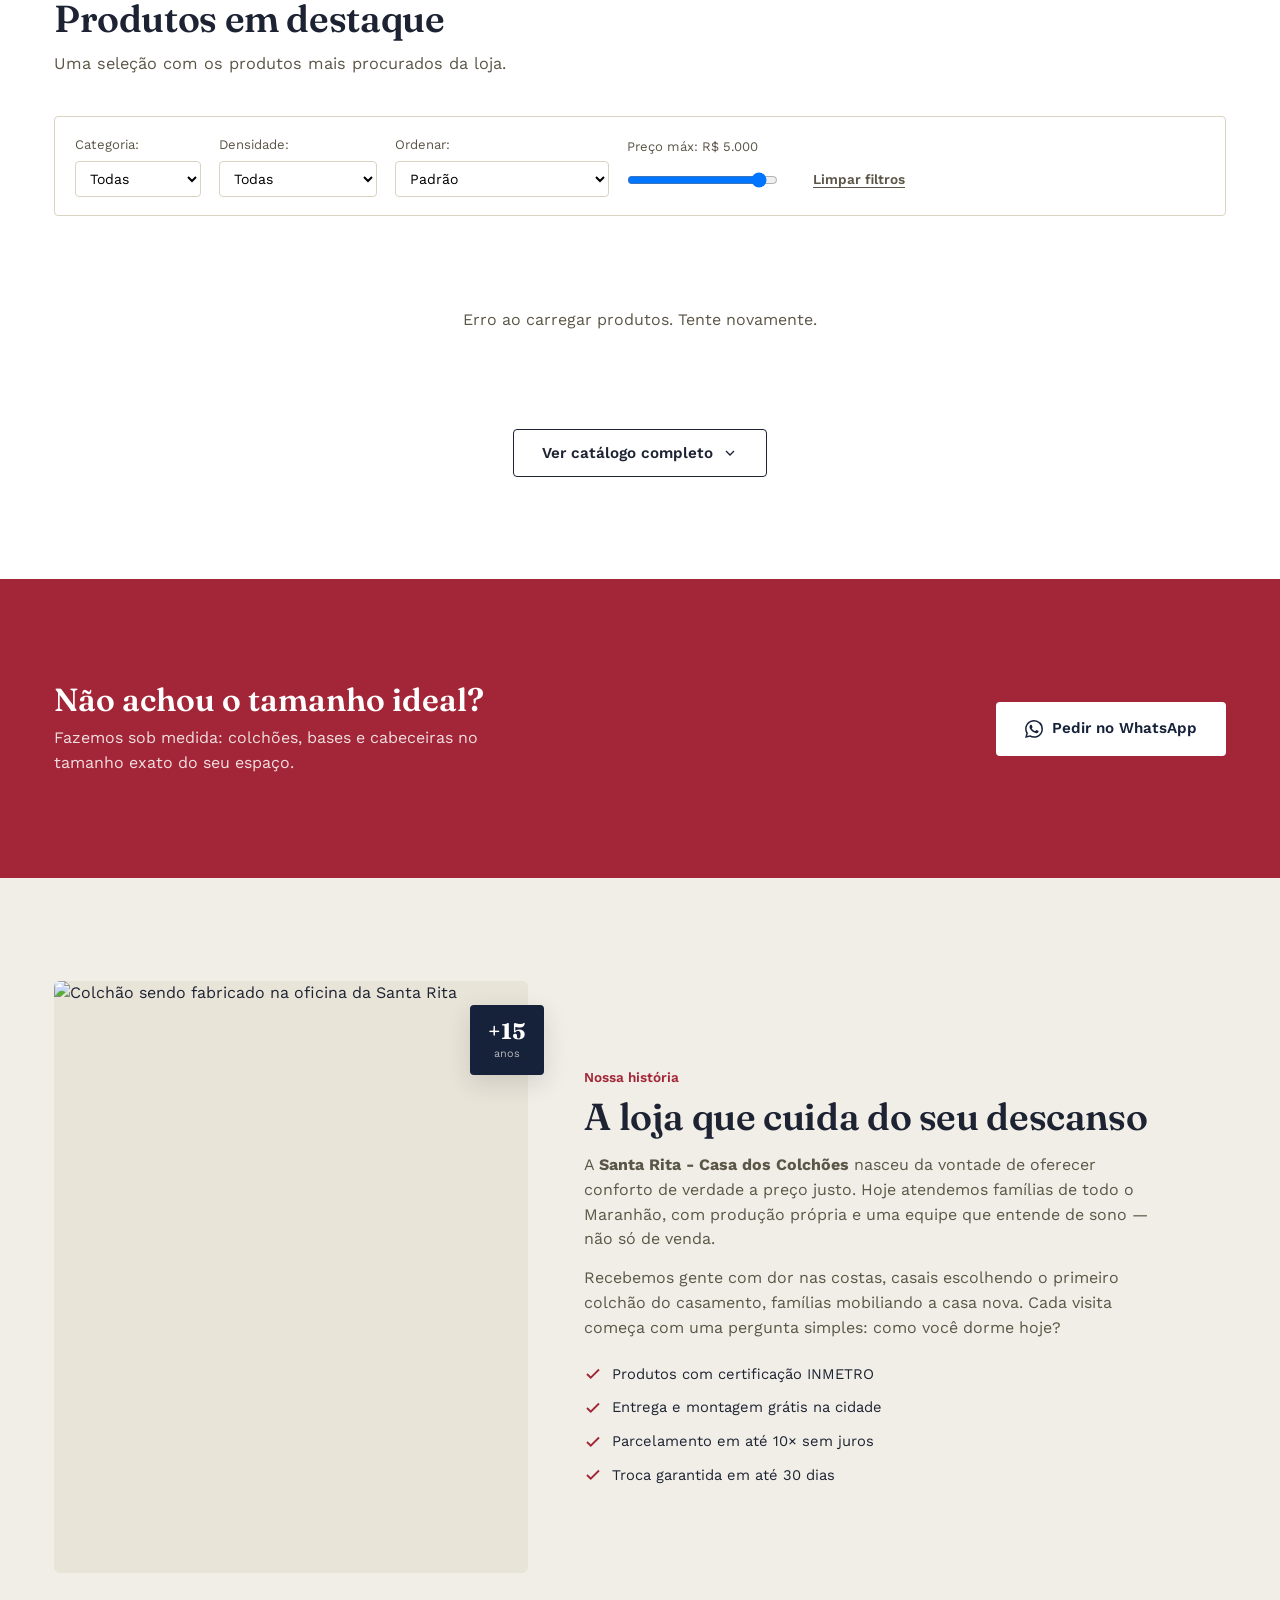
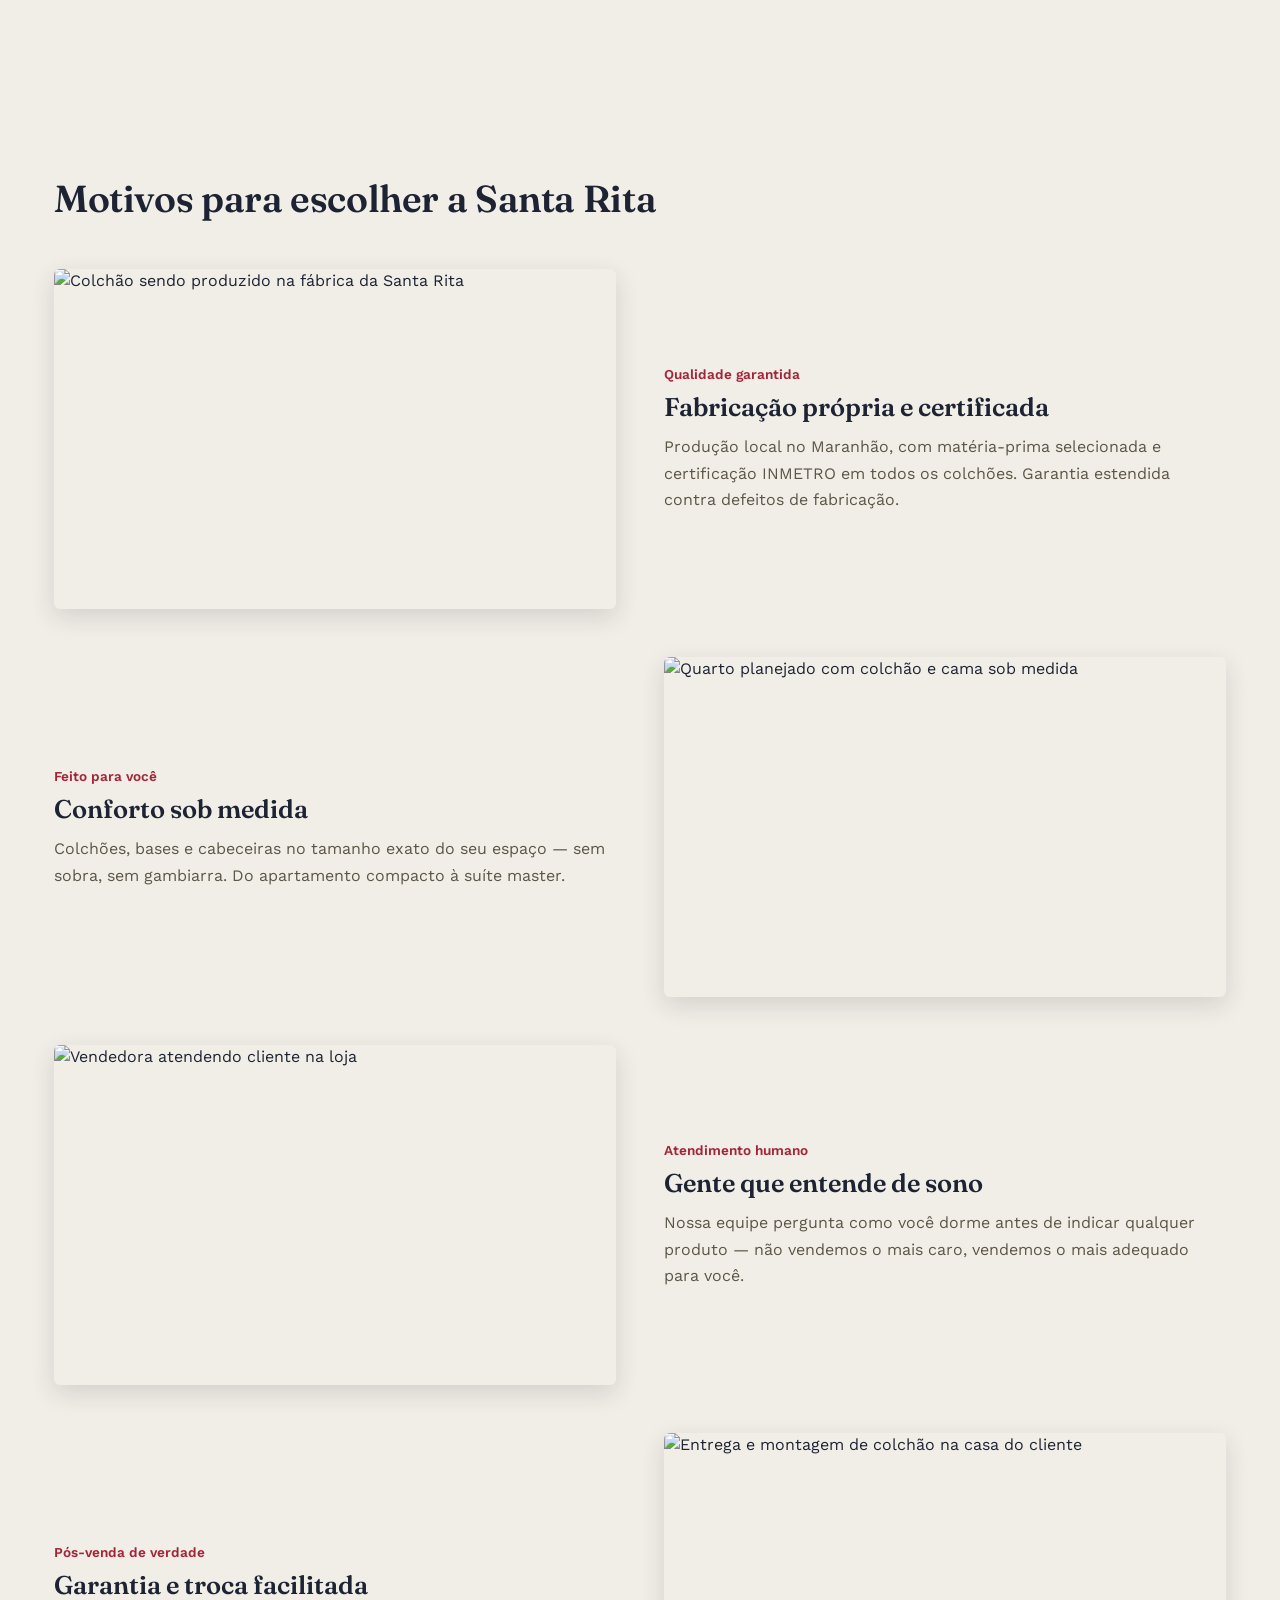
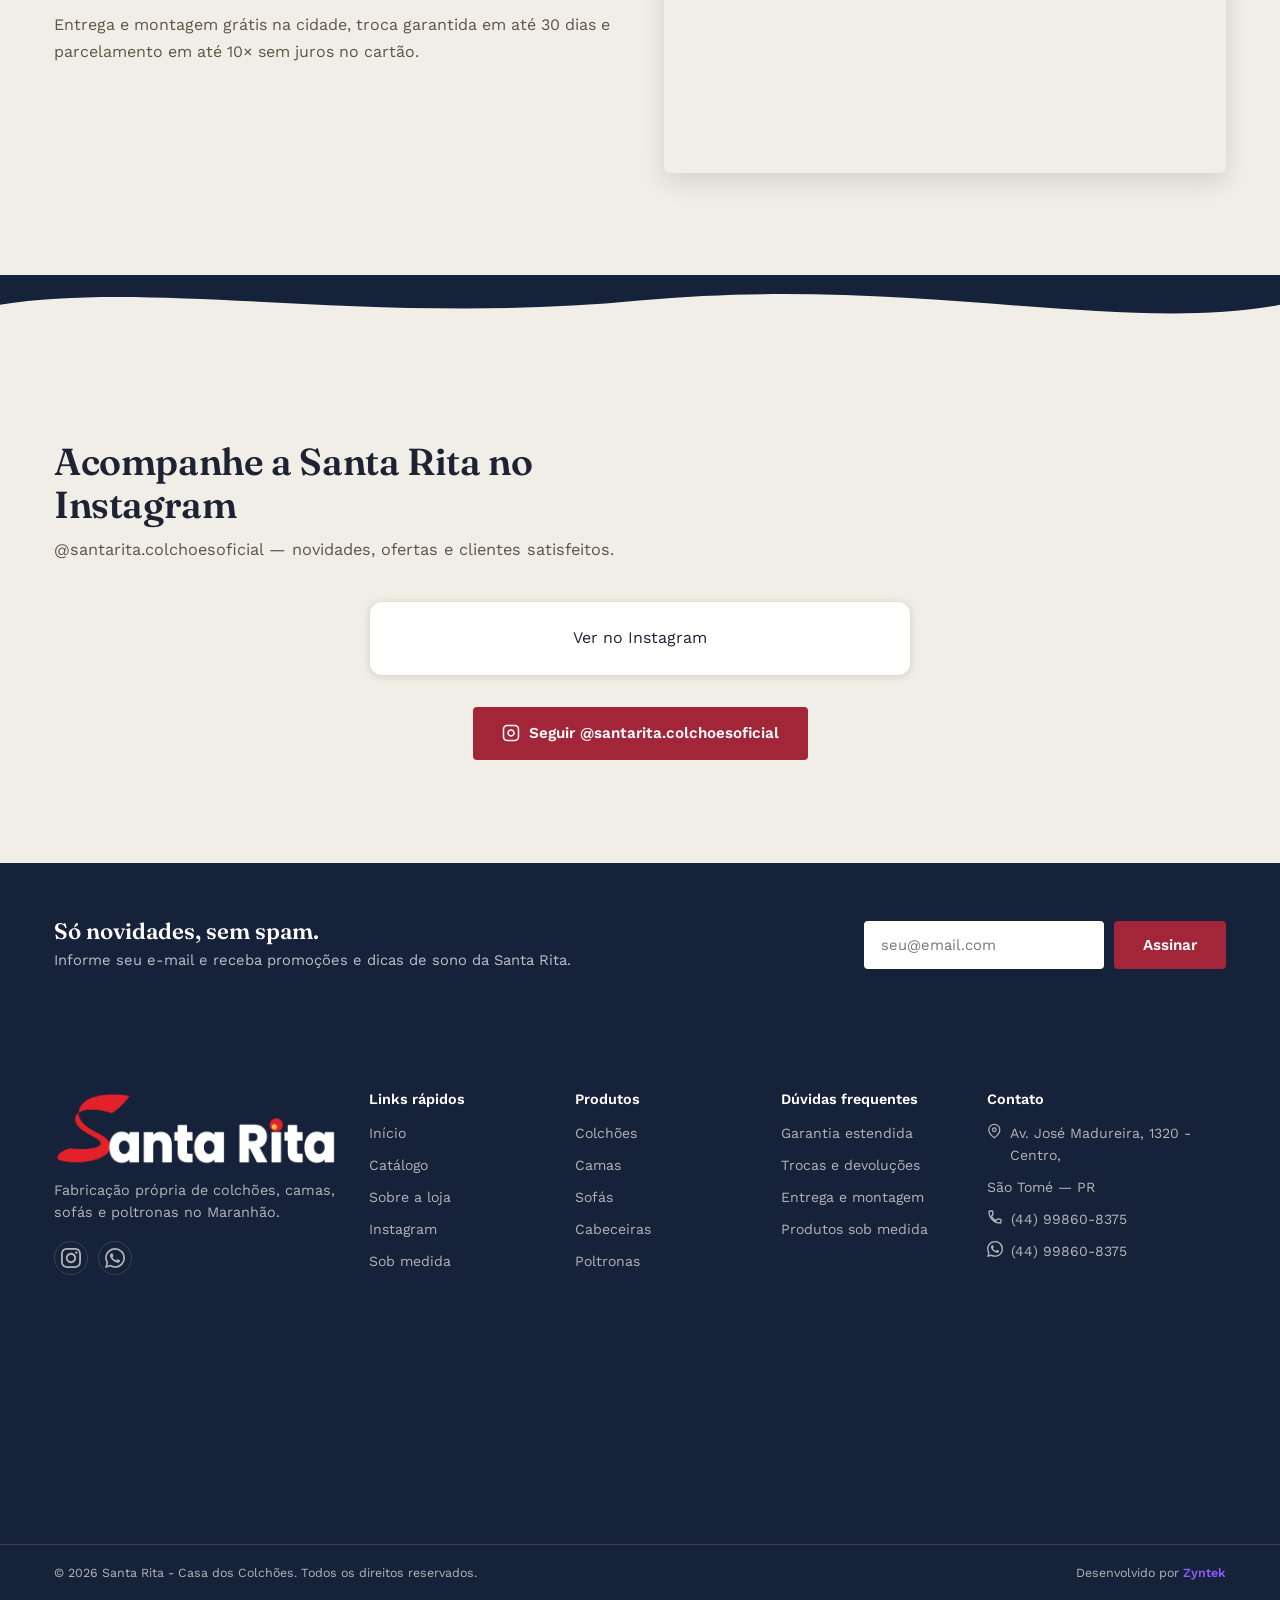
==== commit b8c4d040: "v2.2" ====
--- a/index.html
+++ b/index.html
@@ -32,13 +32,13 @@
         Seg–Sex: 08h às 18h &nbsp;|&nbsp; Sáb: 08h às 12h
       </span>
       <div class="topbar__contacts">
-        <a href="https://wa.me/5599701-7188" class="topbar__phone" target="_blank" rel="noopener" aria-label="WhatsApp de vendas">
+        <a href="https://wa.me/5544998608375" class="topbar__phone" target="_blank" rel="noopener" aria-label="WhatsApp de vendas">
           <svg aria-hidden="true" width="14" height="14" viewBox="0 0 24 24" fill="currentColor"><path d="M17.472 14.382c-.297-.149-1.758-.867-2.03-.967-.273-.099-.471-.148-.67.15-.197.297-.767.966-.94 1.164-.173.199-.347.223-.644.075-.297-.15-1.255-.463-2.39-1.475-.883-.788-1.48-1.761-1.653-2.059-.173-.297-.018-.458.13-.606.134-.133.298-.347.446-.52.149-.174.198-.298.298-.497.099-.198.05-.371-.025-.52-.075-.149-.669-1.612-.916-2.207-.242-.579-.487-.5-.669-.51-.173-.008-.371-.01-.57-.01-.198 0-.52.074-.792.372-.272.297-1.04 1.016-1.04 2.479 0 1.462 1.065 2.875 1.213 3.074.149.198 2.096 3.2 5.077 4.487.709.306 1.262.489 1.694.625.712.227 1.36.195 1.871.118.571-.085 1.758-.719 2.006-1.413.248-.694.248-1.289.173-1.413-.074-.124-.272-.198-.57-.347m-5.421 7.403h-.004a9.87 9.87 0 01-5.031-1.378l-.361-.214-3.741.982.998-3.648-.235-.374a9.86 9.86 0 01-1.51-5.26c.001-5.45 4.436-9.884 9.888-9.884 2.64 0 5.122 1.03 6.988 2.898a9.825 9.825 0 012.893 6.994c-.003 5.45-4.437 9.884-9.885 9.884m8.413-18.297A11.815 11.815 0 0012.05 0C5.495 0 .16 5.335.157 11.892c0 2.096.547 4.142 1.588 5.945L.057 24l6.305-1.654a11.882 11.882 0 005.683 1.448h.005c6.554 0 11.89-5.335 11.893-11.893A11.821 11.821 0 0020.893 3.488"/></svg>
-          (99) 99701-7188
+          (44) 99860-8375
         </a>
-        <a href="tel:5599860-8375" class="topbar__phone" aria-label="Telefone da loja">
+        <a href="tel:+5544998608375" class="topbar__phone" aria-label="Telefone da loja">
           <svg aria-hidden="true" width="14" height="14" viewBox="0 0 24 24" fill="currentColor"><path d="M6.62 10.79c1.44 2.83 3.76 5.14 6.59 6.59l2.2-2.2c.27-.27.67-.36 1.02-.24 1.12.37 2.33.57 3.57.57.55 0 1 .45 1 1V20c0 .55-.45 1-1 1-9.39 0-17-7.61-17-17 0-.55.45-1 1-1h3.5c.55 0 1 .45 1 1 0 1.25.2 2.45.57 3.57.11.35.03.74-.25 1.02l-2.2 2.2z"/></svg>
-          (99) 99860-8375
+          (44) 99860-8375
         </a>
       </div>
     </div>
@@ -54,6 +54,9 @@
       </a>
 
       <nav class="header__nav" id="main-nav" aria-label="Navegação principal">
+        <button type="button" class="nav__fechar" id="nav-fechar" aria-label="Fechar menu">
+          <svg width="24" height="24" viewBox="0 0 24 24" fill="none" stroke="currentColor" stroke-width="2" aria-hidden="true"><line x1="18" y1="6" x2="6" y2="18"/><line x1="6" y1="6" x2="18" y2="18"/></svg>
+        </button>
         <ul class="nav__list" role="list">
           <li><a href="#home" class="nav__link">Início</a></li>
           <li><a href="#categorias" class="nav__link">Categorias</a></li>
@@ -66,7 +69,10 @@
 
       <div class="header__actions" role="toolbar" aria-label="Ações do usuário">
         
-        
+        <button class="action-btn" id="btn-favoritos" aria-label="Meus favoritos">
+          <svg width="20" height="20" viewBox="0 0 24 24" fill="none" stroke="currentColor" stroke-width="2" aria-hidden="true"><path d="M20.84 4.61a5.5 5.5 0 0 0-7.78 0L12 5.67l-1.06-1.06a5.5 5.5 0 0 0-7.78 7.78l1.06 1.06L12 21.23l7.78-7.78 1.06-1.06a5.5 5.5 0 0 0 0-7.78z"/></svg>
+          <span class="badge" id="badge-favoritos" aria-live="polite">0</span>
+        </button>
         <button class="action-btn" id="btn-carrinho" aria-label="Carrinho de compras">
           <svg width="20" height="20" viewBox="0 0 24 24" fill="none" stroke="currentColor" stroke-width="2" aria-hidden="true"><circle cx="9" cy="21" r="1"/><circle cx="20" cy="21" r="1"/><path d="M1 1h4l2.68 13.39a2 2 0 0 0 2 1.61h9.72a2 2 0 0 0 2-1.61L23 6H6"/></svg>
           <span class="badge" id="badge-carrinho" aria-live="polite">0</span>
@@ -94,7 +100,7 @@
           </p>
           <div class="hero__ctas">
             <a href="#vitrine" class="btn btn--primario">Ver catálogo</a>
-            <a href="https://wa.me/44998608375?text=Olá!%20Gostaria%20de%20saber%20mais%20sobre%20os%20produtos." class="btn btn--outline" target="_blank" rel="noopener">
+            <a href="https://wa.me/5544998608375?text=Olá!%20Gostaria%20de%20saber%20mais%20sobre%20os%20produtos." class="btn btn--outline" target="_blank" rel="noopener">
               <svg width="18" height="18" viewBox="0 0 24 24" fill="currentColor" aria-hidden="true"><path d="M17.472 14.382c-.297-.149-1.758-.867-2.03-.967-.273-.099-.471-.148-.67.15-.197.297-.767.966-.94 1.164-.173.199-.347.223-.644.075-.297-.15-1.255-.463-2.39-1.475-.883-.788-1.48-1.761-1.653-2.059-.173-.297-.018-.458.13-.606.134-.133.298-.347.446-.52.149-.174.198-.298.298-.497.099-.198.05-.371-.025-.52-.075-.149-.669-1.612-.916-2.207-.242-.579-.487-.5-.669-.51-.173-.008-.371-.01-.57-.01-.198 0-.52.074-.792.372-.272.297-1.04 1.016-1.04 2.479 0 1.462 1.065 2.875 1.213 3.074.149.198 2.096 3.2 5.077 4.487.709.306 1.262.489 1.694.625.712.227 1.36.195 1.871.118.571-.085 1.758-.719 2.006-1.413.248-.694.248-1.289.173-1.413-.074-.124-.272-.198-.57-.347m-5.421 7.403h-.004a9.87 9.87 0 01-5.031-1.378l-.361-.214-3.741.982.998-3.648-.235-.374a9.86 9.86 0 01-1.51-5.26c.001-5.45 4.436-9.884 9.888-9.884 2.64 0 5.122 1.03 6.988 2.898a9.825 9.825 0 012.893 6.994c-.003 5.45-4.437 9.884-9.885 9.884m8.413-18.297A11.815 11.815 0 0012.05 0C5.495 0 .16 5.335.157 11.892c0 2.096.547 4.142 1.588 5.945L.057 24l6.305-1.654a11.882 11.882 0 005.683 1.448h.005c6.554 0 11.89-5.335 11.893-11.893A11.821 11.821 0 0020.893 3.488"/></svg>
               Falar no WhatsApp
             </a>
@@ -286,7 +292,7 @@
           <p class="cta-band__sub">Fazemos sob medida: colchões, bases e cabeceiras no tamanho exato do seu espaço.</p>
         </div>
         <a
-          href="https://wa.me/5599701-7188?text=Olá!%20Gostaria%20de%20solicitar%20um%20produto%20sob%20medida."
+          href="https://wa.me/5544998608375?text=Olá!%20Gostaria%20de%20solicitar%20um%20produto%20sob%20medida."
           class="btn btn--branco"
           target="_blank"
           rel="noopener"
@@ -314,7 +320,7 @@
           <span class="sobre__eyebrow">Nossa história</span>
           <h2 class="section-titulo" id="sobre-titulo">A loja que cuida do seu descanso</h2>
           <p>
-            A <strong>Santa Rita - Casa dos Colchões</strong> nasceu da vontade de oferecer conforto de verdade a preço justo. Hoje atendemos famílias de todo o Paraná, com produção própria e uma equipe que entende de sono — não só de venda.
+            A <strong>Santa Rita - Casa dos Colchões</strong> nasceu da vontade de oferecer conforto de verdade a preço justo. Hoje atendemos famílias de todo o Maranhão, com produção própria e uma equipe que entende de sono — não só de venda.
           </p>
           <p>
             Recebemos gente com dor nas costas, casais escolhendo o primeiro colchão do casamento, famílias mobiliando a casa nova. Cada visita começa com uma pergunta simples: como você dorme hoje?
@@ -322,7 +328,7 @@
           <ul class="sobre__lista" role="list">
             <li>
               <svg width="18" height="18" viewBox="0 0 24 24" fill="none" stroke="currentColor" stroke-width="2.5" aria-hidden="true"><polyline points="20 6 9 17 4 12"/></svg>
-              Produtos com certificação
+              Produtos com certificação INMETRO
             </li>
             <li>
               <svg width="18" height="18" viewBox="0 0 24 24" fill="none" stroke="currentColor" stroke-width="2.5" aria-hidden="true"><polyline points="20 6 9 17 4 12"/></svg>
@@ -412,7 +418,7 @@
           <!-- Posts renderizados via JS (lista INSTAGRAM_POSTS em script.js) -->
         </div>
         <div class="insta-cta">
-          <a href="https://www.instagram.com/santarita.colchoesoficial/" class="btn btn--primary" target="_blank" rel="noopener" aria-label="Seguir a Santa Rita no Instagram">
+          <a href="https://www.instagram.com/santarita.colchoesoficial/" class="btn btn--primario" target="_blank" rel="noopener" aria-label="Seguir a Santa Rita no Instagram">
             <svg width="18" height="18" viewBox="0 0 24 24" fill="none" stroke="currentColor" stroke-width="2" aria-hidden="true"><rect x="2" y="2" width="20" height="20" rx="5"/><path d="M16 11.37A4 4 0 1 1 12.63 8 4 4 0 0 1 16 11.37z"/><line x1="17.5" y1="6.5" x2="17.51" y2="6.5"/></svg>
             Seguir @santarita.colchoesoficial
           </a>
@@ -440,8 +446,8 @@
   <footer class="footer" id="contato" role="contentinfo">
     <div class="container footer__grid">
       <div class="footer__col footer__col--brand">
-        <a href="#home" class="footer__logo" >
-          <span  >
+        <a href="#home" class="footer__logo" aria-label="Santa Rita - Casa dos Colchões">
+          <span class="logo__icon" aria-hidden="true">
             <img src="logo-santa-rita-compact-transparente.png">
           </span>
         </a>
@@ -450,7 +456,7 @@
           <a href="https://instagram.com/santarita.colchoesoficial" class="social-link" target="_blank" rel="noopener" aria-label="Instagram da Santa Rita - Casa dos Colchões">
             <svg width="20" height="20" viewBox="0 0 24 24" fill="currentColor" aria-hidden="true"><path d="M12 2.163c3.204 0 3.584.012 4.85.07 3.252.148 4.771 1.691 4.919 4.919.058 1.265.069 1.645.069 4.849 0 3.205-.012 3.584-.069 4.849-.149 3.225-1.664 4.771-4.919 4.919-1.266.058-1.644.07-4.85.07-3.204 0-3.584-.012-4.849-.07-3.26-.149-4.771-1.699-4.919-4.92-.058-1.265-.07-1.644-.07-4.849 0-3.204.013-3.583.07-4.849.149-3.227 1.664-4.771 4.919-4.919 1.266-.057 1.645-.069 4.849-.069zm0-2.163c-3.259 0-3.667.014-4.947.072-4.358.2-6.78 2.618-6.98 6.98-.059 1.281-.073 1.689-.073 4.948 0 3.259.014 3.668.072 4.948.2 4.358 2.618 6.78 6.98 6.98 1.281.058 1.689.072 4.948.072 3.259 0 3.668-.014 4.948-.072 4.354-.2 6.782-2.618 6.979-6.98.059-1.28.073-1.689.073-4.948 0-3.259-.014-3.667-.072-4.947-.196-4.354-2.617-6.78-6.979-6.98-1.281-.059-1.69-.073-4.949-.073zm0 5.838c-3.403 0-6.162 2.759-6.162 6.162s2.759 6.163 6.162 6.163 6.162-2.759 6.162-6.163c0-3.403-2.759-6.162-6.162-6.162zm0 10.162c-2.209 0-4-1.79-4-4 0-2.209 1.791-4 4-4s4 1.791 4 4c0 2.21-1.791 4-4 4zm6.406-11.845c-.796 0-1.441.645-1.441 1.44s.645 1.44 1.441 1.44c.795 0 1.439-.645 1.439-1.44s-.644-1.44-1.439-1.44z"/></svg>
           </a>
-          <a href="https://wa.me/44998608375" class="social-link" target="_blank" rel="noopener" aria-label="WhatsApp da Santa Rita">
+          <a href="https://wa.me/5544998608375" class="social-link" target="_blank" rel="noopener" aria-label="WhatsApp da Santa Rita">
             <svg width="20" height="20" viewBox="0 0 24 24" fill="currentColor" aria-hidden="true"><path d="M17.472 14.382c-.297-.149-1.758-.867-2.03-.967-.273-.099-.471-.148-.67.15-.197.297-.767.966-.94 1.164-.173.199-.347.223-.644.075-.297-.15-1.255-.463-2.39-1.475-.883-.788-1.48-1.761-1.653-2.059-.173-.297-.018-.458.13-.606.134-.133.298-.347.446-.52.149-.174.198-.298.298-.497.099-.198.05-.371-.025-.52-.075-.149-.669-1.612-.916-2.207-.242-.579-.487-.5-.669-.51-.173-.008-.371-.01-.57-.01-.198 0-.52.074-.792.372-.272.297-1.04 1.016-1.04 2.479 0 1.462 1.065 2.875 1.213 3.074.149.198 2.096 3.2 5.077 4.487.709.306 1.262.489 1.694.625.712.227 1.36.195 1.871.118.571-.085 1.758-.719 2.006-1.413.248-.694.248-1.289.173-1.413-.074-.124-.272-.198-.57-.347m-5.421 7.403h-.004a9.87 9.87 0 01-5.031-1.378l-.361-.214-3.741.982.998-3.648-.235-.374a9.86 9.86 0 01-1.51-5.26c.001-5.45 4.436-9.884 9.888-9.884 2.64 0 5.122 1.03 6.988 2.898a9.825 9.825 0 012.893 6.994c-.003 5.45-4.437 9.884-9.885 9.884m8.413-18.297A11.815 11.815 0 0012.05 0C5.495 0 .16 5.335.157 11.892c0 2.096.547 4.142 1.588 5.945L.057 24l6.305-1.654a11.882 11.882 0 005.683 1.448h.005c6.554 0 11.89-5.335 11.893-11.893A11.821 11.821 0 0020.893 3.488"/></svg>
           </a>
         </div>
@@ -463,7 +469,7 @@
           <li><a href="#vitrine" class="footer__link">Catálogo</a></li>
           <li><a href="#sobre" class="footer__link">Sobre a loja</a></li>
           <li><a href="#depoimentos" class="footer__link">Instagram</a></li>
-          <li><a href="https://wa.me/44998608375?text=Olá!%20Gostaria%20de%20fazer%20um%20pedido%20sob%20medida." class="footer__link" target="_blank" rel="noopener">Sob medida</a></li>
+          <li><a href="https://wa.me/5544998608375?text=Olá!%20Gostaria%20de%20fazer%20um%20pedido%20sob%20medida." class="footer__link" target="_blank" rel="noopener">Sob medida</a></li>
         </ul>
       </nav>
 
@@ -493,20 +499,21 @@
         <ul class="footer__list footer__list--contact" role="list">
           <li>
             <svg width="16" height="16" viewBox="0 0 24 24" fill="none" stroke="currentColor" stroke-width="2" aria-hidden="true"><path d="M21 10c0 7-9 13-9 13s-9-6-9-13a9 9 0 0 1 18 0z"/><circle cx="12" cy="10" r="3"/></svg>
-            Avenida José Madureira, 1321  Centro, São Tomé — PR
+            Av. José Madureira, 1320 - Centro,</li>
+          <li>São Tomé — PR
           </li>
           <li>
             <svg width="16" height="16" viewBox="0 0 24 24" fill="none" stroke="currentColor" stroke-width="2" aria-hidden="true"><path d="M6.62 10.79c1.44 2.83 3.76 5.14 6.59 6.59l2.2-2.2c.27-.27.67-.36 1.02-.24 1.12.37 2.33.57 3.57.57.55 0 1 .45 1 1V20c0 .55-.45 1-1 1-9.39 0-17-7.61-17-17 0-.55.45-1 1-1h3.5c.55 0 1 .45 1 1 0 1.25.2 2.45.57 3.57.11.35.03.74-.25 1.02l-2.2 2.2z"/></svg>
-            <a href="tel:5599860-8375" class="footer__link">(44) 99860-8375</a>
+            <a href="tel:+5544998608375" class="footer__link">(44) 99860-8375</a>
           </li>
           <li>
             <svg width="16" height="16" viewBox="0 0 24 24" fill="currentColor" aria-hidden="true"><path d="M17.472 14.382c-.297-.149-1.758-.867-2.03-.967-.273-.099-.471-.148-.67.15-.197.297-.767.966-.94 1.164-.173.199-.347.223-.644.075-.297-.15-1.255-.463-2.39-1.475-.883-.788-1.48-1.761-1.653-2.059-.173-.297-.018-.458.13-.606.134-.133.298-.347.446-.52.149-.174.198-.298.298-.497.099-.198.05-.371-.025-.52-.075-.149-.669-1.612-.916-2.207-.242-.579-.487-.5-.669-.51-.173-.008-.371-.01-.57-.01-.198 0-.52.074-.792.372-.272.297-1.04 1.016-1.04 2.479 0 1.462 1.065 2.875 1.213 3.074.149.198 2.096 3.2 5.077 4.487.709.306 1.262.489 1.694.625.712.227 1.36.195 1.871.118.571-.085 1.758-.719 2.006-1.413.248-.694.248-1.289.173-1.413-.074-.124-.272-.198-.57-.347m-5.421 7.403h-.004a9.87 9.87 0 01-5.031-1.378l-.361-.214-3.741.982.998-3.648-.235-.374a9.86 9.86 0 01-1.51-5.26c.001-5.45 4.436-9.884 9.888-9.884 2.64 0 5.122 1.03 6.988 2.898a9.825 9.825 0 012.893 6.994c-.003 5.45-4.437 9.884-9.885 9.884m8.413-18.297A11.815 11.815 0 0012.05 0C5.495 0 .16 5.335.157 11.892c0 2.096.547 4.142 1.588 5.945L.057 24l6.305-1.654a11.882 11.882 0 005.683 1.448h.005c6.554 0 11.89-5.335 11.893-11.893A11.821 11.821 0 0020.893 3.488"/></svg>
-            <a href="https://wa.me/44998608375" class="footer__link" target="_blank" rel="noopener">(44) 99860-8375</a>
+            <a href="https://wa.me/5544998608375" class="footer__link" target="_blank" rel="noopener">(44) 99860-8375</a>
           </li>
         </ul>
 
         <div class="footer__mapa">
-          <iframe src="https://www.google.com/maps/embed?pb=!1m14!1m12!1m3!1d542.3831685321325!2d-52.587088038025705!3d-23.533916276803584!2m3!1f0!2f0!3f0!3m2!1i1024!2i768!4f13.1!5e1!3m2!1spt-BR!2sbr!4v1793652226649!5m2!1spt-BR!2sbr"
+          <iframe src="https://www.google.com/maps/embed?pb=!1m14!1m12!1m3!1d542.3834880616797!2d-52.58729932563131!3d-23.533838772897433!2m3!1f0!2f0!3f0!3m2!1i1024!2i768!4f13.1!5e1!3m2!1spt-BR!2sbr!4v1793836870462!5m2!1spt-BR!2sbr"
             width="100%"
             height="220"
             style="border:0;border-radius:6px;"
@@ -523,7 +530,7 @@
     <div class="footer__bottom">
       <div class="container footer__bottom-inner">
         <p>&copy; <span id="ano-footer"></span> Santa Rita - Casa dos Colchões. Todos os direitos reservados.</p>
-        <p>Desenvolvido por <a href="https://www.zyntekconnect.com.br" class="dev-link" target="_blank" rel="noopener">Zyntek</a></p>
+        <p>Desenvolvido por <a href="https://zyntek.com.br" class="dev-link" target="_blank" rel="noopener">Zyntek</a></p>
       </div>
     </div>
   </footer>
--- a/style.css
+++ b/style.css
@@ -232,13 +232,14 @@
 /* ================================================
    DIFERENCIAIS — grade única, sempre alinhada
    ================================================ */
-.diferenciais { background: var(--papel); }
+.diferenciais { background: var(--papel);  }
 .diferenciais__inner {
   display: grid;
   grid-template-columns: repeat(5, 1fr);
 }
 .diferencial {
   display: flex; align-items: center; gap: 12px; padding: 22px 20px;
+   min-width: 0;
 }
 .diferencial:last-child { border-right: none; }
 .diferencial__icon { color: var(--vermelho); flex-shrink: 0; }
@@ -581,7 +582,7 @@
 .auth-main { padding-block: 40px; }
 .auth-split {
   max-width: 1080px; margin-inline: auto; display: grid; grid-template-columns: 1fr 1.05fr;
-  border: 1px solid var(--linha); border-radius: var(--raio-lg); overflow: hidden; background: var(--branco); min-height: 560px;
+  border: 1px solid var(--linha); border-radius: 30px; overflow: hidden; background: var(--branco); min-height: 560px;
 }
 .auth-split__visual { background: var(--marinho); color: var(--branco); padding: 52px 44px; display: flex; flex-direction: column; justify-content: center; }
 .auth-visual__badge { margin-bottom: 22px; }
@@ -625,4 +626,48 @@
 /* Feed do Instagram */
 .insta-feed{display:grid;grid-template-columns:repeat(auto-fit,minmax(280px,1fr));gap:24px;justify-items:center;align-items:start}
 .insta-feed .instagram-media{margin:0 auto!important}
-.insta-cta{text-align:center;margin-top:32px}+.insta-cta{text-align:center;margin-top:32px}
+
+/* Crédito do desenvolvedor */
+.dev-link{color:#8b5cf6;font-weight:600;text-decoration:none;transition:color .2s}
+.dev-link:hover,.dev-link:focus-visible{color:#a78bfa;text-decoration:underline}
+
+/* ===== Gaveta do carrinho / favoritos ===== */
+.drawer-overlay{position:fixed;inset:0;background:rgba(22,33,58,.55);z-index:1000;display:flex;justify-content:flex-end;opacity:0;visibility:hidden;transition:opacity .25s,visibility .25s}
+.drawer-overlay.aberto{opacity:1;visibility:visible}
+.drawer{background:var(--branco);width:min(420px,100%);height:100%;display:flex;flex-direction:column;transform:translateX(100%);transition:transform .28s ease;box-shadow:-8px 0 30px rgba(0,0,0,.2)}
+.drawer-overlay.aberto .drawer{transform:none}
+.drawer__header{display:flex;align-items:center;justify-content:space-between;padding:16px 20px;border-bottom:1px solid var(--linha)}
+.drawer__titulo{display:flex;align-items:center;gap:8px;font-size:1.1rem;margin:0}
+.drawer__body{flex:1;overflow-y:auto;padding:12px 20px}
+.drawer__footer{padding:16px 20px;border-top:1px solid var(--linha);background:var(--papel)}
+.drawer__total{display:flex;justify-content:space-between;align-items:center;margin-bottom:12px;font-weight:700}
+.drawer__total-valor{font-size:1.25rem;color:var(--vermelho)}
+.drawer-vazio{text-align:center;padding:48px 8px;color:var(--texto-suave);display:flex;flex-direction:column;align-items:center;gap:14px}
+.drawer-item{display:flex;gap:12px;align-items:flex-start;padding:14px 0;border-bottom:1px solid var(--linha)}
+.drawer-item__img{width:72px;height:72px;object-fit:cover;border-radius:8px;background:var(--papel);flex-shrink:0}
+.drawer-item__corpo{flex:1;min-width:0}
+.drawer-item__cat{font-size:.7rem;text-transform:uppercase;letter-spacing:.05em;color:var(--texto-suave)}
+.drawer-item__nome{font-weight:600;font-size:.92rem;line-height:1.25}
+.drawer-item__preco{color:var(--vermelho);font-weight:700;margin-top:2px}
+.drawer-item__parcela{font-size:.74rem;color:var(--texto-suave)}
+.drawer-item__qtd{display:inline-flex;align-items:center;gap:10px;margin-top:8px;border:1px solid var(--linha);border-radius:8px;padding:2px 4px}
+.qtd-btn{width:28px;height:28px;border:0;background:transparent;font-size:1.1rem;cursor:pointer;border-radius:6px}
+.qtd-btn:hover{background:var(--papel)}
+.qtd-num{min-width:20px;text-align:center;font-weight:600}
+.drawer-item__remover{border:0;background:transparent;color:var(--texto-suave);cursor:pointer;padding:6px;border-radius:6px}
+.drawer-item__remover:hover{color:var(--vermelho);background:var(--papel)}
+
+/* Botão X do menu mobile */
+.nav__fechar{display:none}
+@media (max-width:900px){
+  .nav__fechar{display:flex;align-items:center;justify-content:center;position:absolute;top:18px;right:18px;width:40px;height:40px;border-radius:50%;color:var(--tinta)}
+  .nav__fechar:hover{background:var(--papel)}
+}
+
+/* Logo no login (mobile) */
+.auth-form__logo img { width: 100%; height: auto; display: block; }
+@media (max-width: 860px) {
+  .auth-form__header { text-align: center; }
+  .auth-form__logo { width: 180px; margin: 0 auto 18px; }
+}
